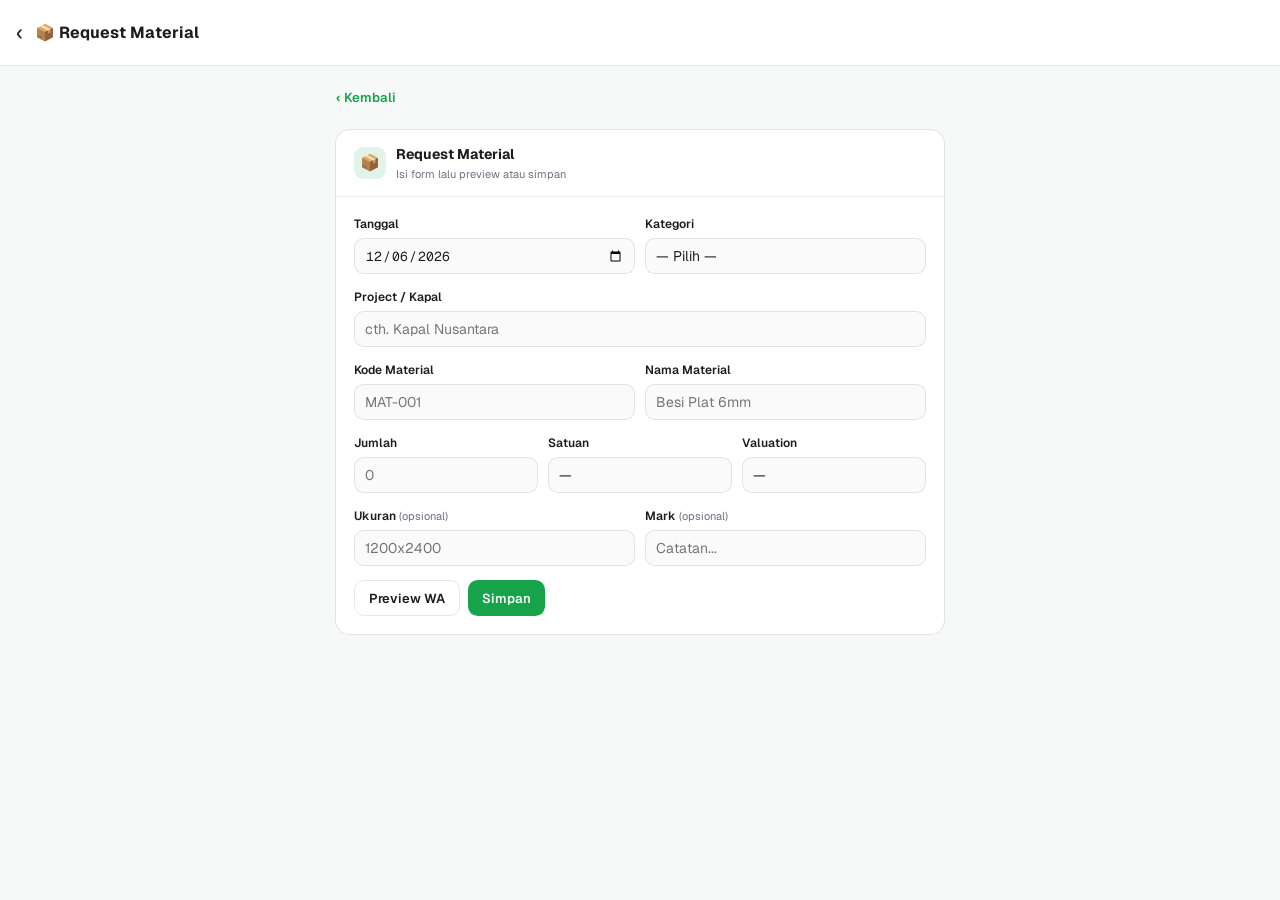
==== input-material.html @ 61bb384c "Add files via upload" ====
<!DOCTYPE html>
<html lang="id" data-theme="dark">
<head>
<meta charset="UTF-8"/>
<meta name="theme-color" id="tc" content="#171b21"/>
<meta name="viewport" content="width=device-width,initial-scale=1.0,maximum-scale=1.0,user-scalable=no"/>
<title>Request Material - PT. SHM</title>
<link href="https://fonts.googleapis.com/css2?family=Geist:wght@400;500;600;700;800&family=Geist+Mono:wght@400;500;600&display=swap" rel="stylesheet"/>
<link rel="stylesheet" href="common.css"/>
<style>
.pg-hdr{display:flex;align-items:center;gap:12px;padding:16px;background:var(--card);border-bottom:1px solid var(--border);position:sticky;top:0;z-index:100}
.pg-hdr h1{font-size:16px;font-weight:700;margin:0}
.pg-body{padding:16px;max-width:640px;margin:0 auto}
</style>
</head>
<body>
<div class="pg-hdr">
  <a href="input.html" style="font-size:22px;text-decoration:none;color:var(--fg)">&#8249;</a>
  <h1>&#128230; Request Material</h1>
</div>
<div class="pg-body">
        <div class="back-row"><a class="back-lnk" href="input.html">&#8249; Kembali</a></div>
        <div class="card">
          <div class="card-hdr"><div class="cico cg">&#128230;</div><div><div class="card-ttl">Request Material</div><div class="card-sub">Isi form lalu preview atau simpan</div></div></div>
          <div class="card-body">
            <div class="fs">
              <div class="fr">
                <div class="field"><label class="flbl">Tanggal</label><input type="date" id="m_tgl"/></div>
                <div class="field"><label class="flbl">Kategori</label>
                  <select id="m_kat"><option value="">— Pilih —</option><option>Consumable</option><option>Raw Material</option></select>
                </div>
              </div>
              <div class="field"><label class="flbl">Project / Kapal</label><input type="text" id="m_proj" placeholder="cth. Kapal Nusantara"/></div>
              <div class="fr">
                <div class="field"><label class="flbl">Kode Material</label><input type="text" id="m_kode" placeholder="MAT-001"/></div>
                <div class="field"><label class="flbl">Nama Material</label><input type="text" id="m_nama" placeholder="Besi Plat 6mm"/></div>
              </div>
              <div class="fr3">
                <div class="field"><label class="flbl">Jumlah</label><input type="number" id="m_qty" placeholder="0" min="0"/></div>
                <div class="field"><label class="flbl">Satuan</label>
                  <select id="m_sat"><option value="">—</option><option>pcs</option><option>lembar</option><option>kg</option><option>meter</option><option>roll</option><option>set</option><option>unit</option></select>
                </div>
                <div class="field"><label class="flbl">Valuation</label>
                  <select id="m_val"><option value="">—</option><option>Unrestricted</option><option>Restricted</option></select>
                </div>
              </div>
              <div class="fr">
                <div class="field"><label class="flbl">Ukuran <span class="opt">(opsional)</span></label><input type="text" id="m_ukur" placeholder="1200x2400"/></div>
                <div class="field"><label class="flbl">Mark <span class="opt">(opsional)</span></label><input type="text" id="m_mark" placeholder="Catatan..."/></div>
              </div>
            </div>
            <div class="brow">
              <button class="btn btn-o" onclick="prevMaterial()">Preview WA</button>
              <button class="btn btn-p" onclick="saveMaterial()">Simpan</button>
            </div>
          </div>
        </div>
        <div class="card" id="m_prev_card" style="display:none">
          <div class="card-hdr"><div class="cico ct">&#128172;</div><div><div class="card-ttl">Preview WhatsApp</div></div></div>
          <div class="card-body"><div class="pre-box" id="m_prev"></div>
            <div class="brow"><button class="btn btn-g btn-sm" onclick="copyEl('m_prev')">Salin Teks</button></div>
          </div>
        </div>
      </div>
</div>
<div id="toast"></div>
<script src="common.js"></script>
</body>
</html>
---- common.css ----
/* ── TOKENS ── */
:root{
  --bg:#f7f8f8;--fg:#1a1c1f;
  --card:#fff;--card-fg:#1a1c1f;
  --muted:#f1f3f4;--muted-fg:#6b7280;
  --primary:#16a34a;--primary-fg:#f0fdf4;
  --p10:rgba(22,163,74,.10);--p12:rgba(22,163,74,.12);
  --p15:rgba(22,163,74,.15);--p30:rgba(22,163,74,.30);
  --destructive:#dc2626;--d10:rgba(220,38,38,.10);--d20:rgba(220,38,38,.20);
  --border:rgba(0,0,0,.09);--border2:rgba(0,0,0,.06);
  --input:rgba(0,0,0,.09);--ring:#16a34a;
  --c3:#3b82f6;--c4:#f59e0b;
  --r:.875rem;--nav:68px;--hdr:60px;
}
[data-theme=dark]{
  --bg:#171b21;--fg:#f1f3f4;
  --card:#1e242c;--card-fg:#f1f3f4;
  --muted:#252d38;--muted-fg:#8b9ab1;
  --primary:#22c55e;--primary-fg:#052e16;
  --p10:rgba(34,197,94,.10);--p12:rgba(34,197,94,.12);
  --p15:rgba(34,197,94,.15);--p30:rgba(34,197,94,.30);
  --destructive:#ef4444;--d10:rgba(239,68,68,.12);--d20:rgba(239,68,68,.22);
  --border:rgba(255,255,255,.08);--border2:rgba(255,255,255,.05);
  --input:rgba(255,255,255,.10);--ring:#22c55e;
  --c3:#60a5fa;--c4:#fbbf24;
}
/* ── RESET ── */
*,*::before,*::after{box-sizing:border-box;margin:0;padding:0}
html{height:100%;-webkit-tap-highlight-color:transparent}
body{font-family:'Geist',-apple-system,sans-serif;font-size:14px;line-height:1.5;
  color:var(--fg);background:var(--bg);min-height:100dvh;
  -webkit-font-smoothing:antialiased;overscroll-behavior:none}
button{font-family:inherit;cursor:pointer;border:none;background:none}

/* ── LOGO SVG ── */
.lsvg rect{fill:var(--p10)}
.lsvg path{stroke:var(--primary)}
.lanim{stroke-dasharray:240;stroke-dashoffset:240;
  animation:logo-draw 1.4s ease-in-out .1s forwards}
@keyframes logo-draw{
  0%{stroke-dashoffset:240;opacity:0}
  20%{opacity:1}
  100%{stroke-dashoffset:0;opacity:1}
}
@keyframes logo-pop{from{transform:scale(.6);opacity:0}to{transform:scale(1);opacity:1}}
@keyframes fade-up{from{transform:translateY(12px);opacity:0}to{transform:translateY(0);opacity:1}}
@keyframes pulse-dot{0%,100%{opacity:1}50%{opacity:.2}}

/* ── SPLASH ── */
#splash{
  position:fixed;inset:0;z-index:9000;
  background:var(--bg);
  display:flex;flex-direction:column;align-items:center;justify-content:center;
  transition:opacity .5s ease;
}
#splash.out{opacity:0;pointer-events:none}
.s-logo{width:96px;height:96px;margin-bottom:28px;
  animation:logo-pop .7s cubic-bezier(.34,1.56,.64,1) forwards}
.s-text{text-align:center;opacity:0;animation:fade-up .6s ease .5s forwards}
.s-text h1{font-size:22px;font-weight:700;letter-spacing:-.4px;color:var(--fg)}
.s-text p{font-size:13px;color:var(--muted-fg);margin-top:5px}
.s-foot{position:absolute;bottom:36px;display:flex;align-items:center;gap:7px;
  opacity:0;animation:fade-up .5s ease 1s forwards}
.s-dot{width:6px;height:6px;border-radius:50%;background:var(--primary);
  animation:pulse-dot 1.3s ease infinite}
.s-foot span{font-size:12px;font-weight:500;color:var(--muted-fg)}

/* ── HOME ── */
#home{display:none;min-height:100dvh;background:var(--bg)}
.h-hdr{display:flex;align-items:center;gap:12px;padding:20px 20px 16px;border-bottom:1px solid var(--border)}
.h-logo{width:40px;height:40px;flex-shrink:0}
.h-info h1{font-size:16px;font-weight:700;letter-spacing:-.3px;color:var(--fg)}
.h-info p{font-size:11px;color:var(--muted-fg);margin-top:1px}
.h-right{margin-left:auto;display:flex;align-items:center;gap:8px}
.s-pill{display:inline-flex;align-items:center;gap:5px;background:var(--p10);
  color:var(--primary);border-radius:20px;padding:4px 10px;font-size:11px;font-weight:600}
.s-pill::before{content:'';width:5px;height:5px;border-radius:50%;background:var(--primary);
  animation:pulse-dot 1.3s ease infinite}
.tbtn{width:34px;height:34px;border-radius:50%;display:flex;align-items:center;
  justify-content:center;background:var(--muted);border:1px solid var(--border);
  font-size:15px;transition:background .15s}
.tbtn:hover{background:var(--p10)}
.h-body{padding:20px 20px 40px}
.sec-lbl{font-size:11px;font-weight:700;text-transform:uppercase;letter-spacing:.8px;
  color:var(--muted-fg);margin-bottom:12px}
.h-grid{display:grid;grid-template-columns:1fr 1fr;gap:12px}
.hc{background:var(--card);border:1px solid var(--border);border-radius:calc(var(--r)*1.4);
  padding:18px 16px;display:flex;flex-direction:column;align-items:flex-start;gap:14px;
  transition:border-color .15s,box-shadow .15s,transform .15s;
  box-shadow:0 1px 3px rgba(0,0,0,.06);text-align:left;color:inherit;width:100%}
.hc:hover{border-color:var(--p30);box-shadow:0 4px 16px rgba(0,0,0,.1)}
.hc:active{transform:scale(.97)}
.hc-ico{width:44px;height:44px;border-radius:12px;
  display:flex;align-items:center;justify-content:center;font-size:22px}
.ig{background:var(--p12)} .ib{background:rgba(59,130,246,.10)}
.iv{background:rgba(139,92,246,.10)} .ia{background:rgba(245,158,11,.10)}
.hc-body{width:100%}
.hc-row{display:flex;align-items:center;justify-content:space-between}
.hc-title{font-size:14px;font-weight:700;color:var(--fg)}
.hc-arr{color:var(--muted-fg);font-size:16px;line-height:1}
.hc-desc{font-size:11px;color:var(--muted-fg);margin-top:3px;line-height:1.4}

/* ── APP SHELL ── */
#app{display:none}
#app.on{display:flex;flex-direction:column;min-height:100dvh}
.a-hdr{position:sticky;top:0;z-index:100;height:var(--hdr);
  display:flex;align-items:center;gap:10px;padding:0 16px;
  background:color-mix(in srgb,var(--bg) 80%,transparent);
  backdrop-filter:blur(16px);-webkit-backdrop-filter:blur(16px);
  border-bottom:1px solid var(--border)}
.back-btn{width:36px;height:36px;border-radius:50%;
  display:flex;align-items:center;justify-content:center;
  color:var(--muted-fg);font-size:22px;
  transition:background .15s,color .15s}
.back-btn:hover{background:var(--muted);color:var(--fg)}
.a-logo{width:32px;height:32px;flex-shrink:0}
.a-titles{flex:1;min-width:0}
.a-titles h1{font-size:15px;font-weight:700;letter-spacing:-.2px;line-height:1.2}
.a-titles p{font-size:11px;color:var(--muted-fg);margin-top:1px}
.a-right{margin-left:auto}
.a-main{flex:1;padding:16px 16px calc(var(--nav) + 16px)}
.b-nav{position:fixed;bottom:0;left:0;right:0;z-index:100;height:var(--nav);
  display:grid;grid-template-columns:repeat(4,1fr);padding:0 4px 6px;align-items:end;
  background:color-mix(in srgb,var(--bg) 85%,transparent);
  backdrop-filter:blur(16px);-webkit-backdrop-filter:blur(16px);
  border-top:1px solid var(--border)}
.nb{display:flex;flex-direction:column;align-items:center;gap:2px;
  padding:8px 4px 4px;color:var(--muted-fg);transition:color .15s}
.nb.on{color:var(--primary)}
.nb-ico{width:36px;height:36px;border-radius:12px;
  display:flex;align-items:center;justify-content:center;font-size:18px;transition:background .15s}
.nb.on .nb-ico{background:var(--p12)}
.nb-lbl{font-size:10px;font-weight:600;letter-spacing:.1px}

/* ── PAGES ── */
.page{display:none}.page.on{display:block}
.subpage{display:none}.subpage.on{display:block}

/* ── CARD ── */
.card{background:var(--card);color:var(--card-fg);border-radius:var(--r);
  box-shadow:0 0 0 1px var(--border);overflow:hidden;margin-bottom:14px}
.card-hdr{padding:14px 18px;border-bottom:1px solid var(--border2);
  display:flex;align-items:center;gap:10px}
.cico{width:32px;height:32px;border-radius:9px;
  display:flex;align-items:center;justify-content:center;font-size:16px;flex-shrink:0}
.cg{background:var(--p12)} .cb{background:rgba(59,130,246,.10)}
.ca{background:rgba(245,158,11,.10)} .cr{background:rgba(239,68,68,.10)}
.cv{background:rgba(139,92,246,.10)} .ct{background:rgba(20,184,166,.10)}
.card-ttl{font-size:14px;font-weight:700}
.card-sub{font-size:11px;color:var(--muted-fg);margin-top:1px}
.card-body{padding:18px}

/* ── FORM ── */
.fs{display:flex;flex-direction:column;gap:14px}
.fr{display:grid;grid-template-columns:1fr 1fr;gap:10px}
.fr3{display:grid;grid-template-columns:1fr 1fr 1fr;gap:10px}
@media(max-width:400px){.fr,.fr3{grid-template-columns:1fr}}
.field{display:flex;flex-direction:column;gap:5px}
.flbl{font-size:12px;font-weight:600;color:var(--fg)}
.flbl .opt{font-weight:400;color:var(--muted-fg);font-size:11px}
input,select,textarea{font-family:'Geist',sans-serif;font-size:14px;
  color:var(--fg);background:transparent;
  border:1px solid var(--input);border-radius:calc(var(--r)*.7);
  padding:6px 10px;width:100%;height:36px;outline:none;
  transition:border-color .15s,box-shadow .15s}
input:focus,select:focus,textarea:focus{border-color:var(--ring);box-shadow:0 0 0 3px var(--p15)}
input[type=date],input[type=time]{font-family:'Geist Mono',monospace;font-size:13px}
textarea{height:auto;min-height:84px;resize:vertical}
input[readonly]{opacity:.55;cursor:default}
select{appearance:none;
  background-image:url("data:image/svg+xml,%3Csvg xmlns='http://www.w3.org/2000/svg' width='12' height='12' viewBox='0 0 24 24' fill='none' stroke='%238b9ab1' stroke-width='2.5' stroke-linecap='round'%3E%3Cpath d='M6 9l6 6 6-6'/%3E%3C/svg%3E");
  background-repeat:no-repeat;background-position:right 10px center;padding-right:30px}
[data-theme=light] input,[data-theme=light] select,[data-theme=light] textarea{background:rgba(0,0,0,.02)}
.dlbl{display:flex;align-items:center;gap:8px;font-size:11px;font-weight:700;
  text-transform:uppercase;letter-spacing:.8px;color:var(--muted-fg);margin:16px 0 10px}
.dlbl::after{content:'';flex:1;height:1px;background:var(--border)}

/* ── TAGS ── */
.tags{border:1px solid var(--input);border-radius:calc(var(--r)*.7);
  padding:5px 8px;display:flex;flex-wrap:wrap;gap:5px;cursor:text;min-height:36px;
  transition:border-color .15s,box-shadow .15s}
.tags:focus-within{border-color:var(--ring);box-shadow:0 0 0 3px var(--p15)}
.tag{background:var(--p12);color:var(--primary);border-radius:6px;padding:2px 8px;
  font-size:12px;font-weight:600;display:flex;align-items:center;gap:4px}
.tag button{background:none;color:inherit;font-size:14px;line-height:1;opacity:.7;padding:0}
.tag button:hover{opacity:1}
.tinput{border:none;outline:none;font-size:13px;flex:1;min-width:80px;padding:2px;
  font-family:inherit;background:transparent;color:var(--fg)}
.blk-item{display:flex;align-items:center;justify-content:space-between;
  background:var(--muted);border:1px solid var(--border);
  border-radius:calc(var(--r)*.7);padding:8px 12px;margin-bottom:6px;font-size:13px}
.blk-item strong{color:var(--primary)}

/* ── BUTTONS ── */
.btn{display:inline-flex;align-items:center;justify-content:center;gap:6px;
  height:36px;padding:0 14px;border-radius:calc(var(--r)*.7);
  font-size:13px;font-weight:600;transition:all .15s;white-space:nowrap}
.btn:active{transform:scale(.97)}
.btn:disabled{opacity:.45;pointer-events:none}
.btn-p{background:var(--primary);color:var(--primary-fg)}
.btn-p:hover{filter:brightness(1.06)}
.btn-o{background:transparent;color:var(--fg);border:1px solid var(--border)}
.btn-o:hover{background:var(--muted);color:var(--fg)}
.btn-g{background:transparent;color:var(--muted-fg)}
.btn-g:hover{background:var(--muted);color:var(--fg)}
.btn-d{background:var(--d10);color:var(--destructive)}
.btn-d:hover{background:var(--d20)}
.btn-sm{height:30px;padding:0 10px;font-size:12px;border-radius:calc(var(--r)*.6)}
.btn-fw{width:100%}
.brow{display:flex;gap:8px;flex-wrap:wrap;margin-top:14px}

/* ── BADGE ── */
.bdg{display:inline-flex;align-items:center;gap:4px;padding:2px 8px;
  border-radius:20px;border:1px solid transparent;font-size:11px;font-weight:600;white-space:nowrap}
.bdg-p{background:var(--p15);color:var(--primary);border-color:var(--p30)}
.bdg-a{background:rgba(245,158,11,.12);color:#b45309;border-color:rgba(245,158,11,.25)}
.bdg-r{background:var(--d10);color:var(--destructive);border-color:var(--d20)}
.bdg-m{background:var(--muted);color:var(--muted-fg);border-color:var(--border)}

/* ── SWITCH ── */
.sw-row{display:flex;align-items:center;justify-content:space-between;padding:2px 0}
.sw-info span{display:block;font-size:13px;font-weight:600}
.sw-info small{font-size:11px;color:var(--muted-fg)}
.sw{position:relative;width:36px;height:20px;flex-shrink:0}
.sw input{opacity:0;width:0;height:0}
.sw-trk{position:absolute;inset:0;border-radius:20px;background:var(--input);
  transition:background .2s;cursor:pointer}
.sw input:checked+.sw-trk{background:var(--primary)}
.sw-th{position:absolute;top:2px;left:2px;width:16px;height:16px;border-radius:50%;
  background:var(--card);transition:transform .2s;pointer-events:none}
.sw input:checked~.sw-th{transform:translateX(16px)}

/* ── PREVIEW ── */
.pre-box{background:var(--muted);border:1px solid var(--border);
  border-radius:calc(var(--r)*.7);padding:14px;
  font-family:'Geist Mono',monospace;font-size:12px;line-height:1.8;
  color:var(--fg);white-space:pre-wrap;max-height:240px;overflow-y:auto}

/* ── TABLE ── */
.tbl-wrap{overflow-x:auto}
.tbl{width:100%;border-collapse:collapse;font-size:13px}
.tbl thead tr{border-bottom:1px solid var(--border)}
.tbl th{padding:10px;text-align:left;font-size:11px;font-weight:600;
  color:var(--fg);white-space:nowrap}
.tbl td{padding:10px;border-bottom:1px solid var(--border2);
  color:var(--fg);vertical-align:middle;white-space:nowrap}
.tbl tr:last-child td{border-bottom:none}
.tbl tbody tr:hover td{background:var(--p10)}

/* ── SEARCH+FILTER ── */
.sw-wrap{position:relative;margin-bottom:12px}
.sw-ico{position:absolute;left:10px;top:50%;transform:translateY(-50%);
  color:var(--muted-fg);font-size:14px;pointer-events:none}
.sw-wrap input{padding-left:32px}
.f-chips{display:flex;gap:7px;overflow-x:auto;padding-bottom:4px;margin-bottom:12px;scrollbar-width:none}
.f-chips::-webkit-scrollbar{display:none}
.f-chip{flex-shrink:0;padding:4px 12px;border-radius:20px;font-size:12px;font-weight:600;
  border:1px solid var(--border);background:var(--card);color:var(--muted-fg);transition:all .15s}
.f-chip.on{background:var(--primary);color:var(--primary-fg);border-color:var(--primary)}
.f-chip:hover:not(.on){border-color:var(--primary);color:var(--primary)}

/* ── ABSEN TABLE ── */
.ab-wrap{overflow-x:auto;border-radius:calc(var(--r)*.7);border:1px solid var(--border)}
.ab-tbl{width:100%;border-collapse:collapse;font-size:12px;min-width:460px}
.ab-tbl th{padding:9px 6px;text-align:center;font-size:11px;font-weight:700;
  color:var(--muted-fg);border-bottom:1px solid var(--border);background:var(--muted);white-space:nowrap}
.ab-tbl th:first-child{text-align:left;padding-left:12px}
.ab-tbl td{padding:7px 4px;border-bottom:1px solid var(--border2);text-align:center}
.ab-tbl td:first-child{text-align:left;padding-left:12px;font-weight:600}
.ab-tbl tr:last-child td{border-bottom:none}
.ab-tbl select{height:28px;padding:0 4px;font-size:11px;width:74px;border-radius:6px}

/* ── MEMBER CARD ── */
.mem-card{background:var(--card);border:1px solid var(--border);
  border-radius:var(--r);padding:16px;margin-bottom:10px;
  display:flex;align-items:center;gap:14px}
.mem-av{width:46px;height:46px;border-radius:50%;flex-shrink:0;
  background:var(--p12);color:var(--primary);
  display:flex;align-items:center;justify-content:center;
  font-size:18px;font-weight:700}
.mem-info{flex:1;min-width:0}
.mem-name{font-size:14px;font-weight:700;color:var(--fg)}
.mem-pos{font-size:12px;color:var(--muted-fg);margin-top:2px}
.mem-links{display:flex;gap:6px;margin-top:8px;flex-wrap:wrap}
.mlink{font-size:11px;font-weight:600;color:var(--primary);
  background:var(--p10);border-radius:6px;padding:3px 8px;text-decoration:none;transition:background .15s}
.mlink:hover{background:var(--p15)}

/* ── ABSEN REKAP ── */
.ab-rkp{background:var(--card);border:1px solid var(--border);
  border-radius:var(--r);padding:16px;margin-bottom:10px}
.ab-rkp-name{font-size:14px;font-weight:700}
.ab-rkp-week{font-size:11px;color:var(--muted-fg);margin-top:2px;margin-bottom:10px}
.ab-rkp-days{display:flex;gap:4px;flex-wrap:wrap}
.dchip{font-size:10px;font-weight:700;padding:3px 7px;border-radius:6px}
.dc-h{background:var(--p12);color:var(--primary)}
.dc-i{background:rgba(245,158,11,.12);color:#b45309}
.dc-a{background:var(--d10);color:var(--destructive)}
.dc-l{background:var(--muted);color:var(--muted-fg)}
.ab-rkp-tot{margin-top:10px;padding-top:10px;border-top:1px solid var(--border2);
  display:flex;gap:12px;flex-wrap:wrap;font-size:12px}
.tot-item{display:flex;align-items:center;gap:4px}
.tot-item b{color:var(--fg);font-weight:700}
.tot-item span{color:var(--muted-fg)}

/* ── EXPORT ── */
.fmt-grid{display:grid;grid-template-columns:1fr 1fr;gap:12px;margin-bottom:16px}
.fmt-card{background:var(--card);border:1.5px solid var(--border);
  border-radius:calc(var(--r)*1.4);padding:16px 14px;
  display:flex;flex-direction:column;align-items:flex-start;gap:12px;
  transition:all .15s;text-align:left;color:inherit}
.fmt-card.sel{border-color:var(--primary);background:var(--p10);box-shadow:0 0 0 1px var(--p30)}
.fmt-card:active{transform:scale(.97)}
.fmt-ico{width:44px;height:44px;border-radius:12px;background:var(--p12);
  color:var(--primary);display:flex;align-items:center;justify-content:center;font-size:22px}
.fmt-ttl{font-size:13px;font-weight:700}
.fmt-ext{font-size:11px;color:var(--muted-fg);margin-top:2px}

/* ── ACTIVITY LOG ── */
.act-day{font-size:11px;font-weight:700;text-transform:uppercase;
  letter-spacing:.8px;color:var(--muted-fg);margin-bottom:12px}
.act-tl{position:relative;padding-left:8px}
.act-tl::before{content:'';position:absolute;left:19px;top:4px;bottom:4px;
  width:1px;background:var(--border)}
.act-list{display:flex;flex-direction:column;gap:14px;margin-bottom:24px}
.act-item{display:flex;gap:12px}
.act-dot{z-index:1;width:36px;height:36px;border-radius:50%;flex-shrink:0;
  display:flex;align-items:center;justify-content:center;font-size:15px;
  box-shadow:0 0 0 4px var(--bg)}
.ad-c{background:var(--p12);color:var(--primary)}
.ad-u{background:rgba(59,130,246,.12);color:var(--c3)}
.ad-x{background:var(--d10);color:var(--destructive)}
.ad-e{background:rgba(245,158,11,.12);color:var(--c4)}
.ad-l{background:var(--muted);color:var(--muted-fg)}
.act-card{flex:1;min-width:0;background:var(--card);border:1px solid var(--border2);
  border-radius:calc(var(--r)*1.4);padding:14px}
.act-top{display:flex;align-items:flex-start;justify-content:space-between;gap:8px}
.act-ttl{font-size:13px;font-weight:600;line-height:1.3}
.act-time{font-size:11px;color:var(--muted-fg);white-space:nowrap;flex-shrink:0}
.act-desc{font-size:12px;color:var(--muted-fg);margin-top:4px}

/* ── INPUT SUB-MENU ── */
.input-sub-btn{background:var(--card);border:1px solid var(--border);
  border-radius:var(--r);padding:14px 16px;
  display:flex;align-items:center;gap:14px;
  transition:border-color .15s,box-shadow .15s,transform .15s;
  box-shadow:0 1px 3px rgba(0,0,0,.06);text-align:left;color:inherit;width:100%;
  margin-bottom:10px}
.input-sub-btn:hover{border-color:var(--p30);box-shadow:0 4px 16px rgba(0,0,0,.1)}
.input-sub-btn:active{transform:scale(.97)}
.isb-ico{width:38px;height:38px;border-radius:10px;
  display:flex;align-items:center;justify-content:center;font-size:20px;flex-shrink:0}
.isb-body{flex:1;min-width:0}
.isb-title{font-size:13px;font-weight:700;color:var(--fg)}
.isb-desc{font-size:11px;color:var(--muted-fg);margin-top:2px}
.isb-arr{color:var(--muted-fg);font-size:18px}
.back-row{display:flex;align-items:center;gap:8px;margin-bottom:16px}
.back-lnk{display:flex;align-items:center;gap:4px;font-size:13px;
  font-weight:600;color:var(--primary);padding:6px 0}
.back-lnk:hover{opacity:.8}

/* ── MISC ── */
.loading{text-align:center;padding:36px;color:var(--muted-fg);font-size:13px}
.spinner{width:22px;height:22px;border:2.5px solid var(--border);
  border-top-color:var(--primary);border-radius:50%;
  animation:spin .65s linear infinite;margin:0 auto 10px}
@keyframes spin{to{transform:rotate(360deg)}}
.empty{text-align:center;padding:40px 20px;color:var(--muted-fg)}
.empty .ei{font-size:32px;margin-bottom:8px;opacity:.4}
.empty p{font-size:13px}
#toast{position:fixed;bottom:calc(var(--nav) + 16px);left:50%;
  transform:translateX(-50%) translateY(6px);
  background:var(--fg);color:var(--bg);
  padding:10px 20px;border-radius:20px;font-size:13px;font-weight:600;
  box-shadow:0 8px 24px rgba(0,0,0,.3);
  opacity:0;transition:opacity .2s,transform .2s;
  pointer-events:none;z-index:9999;white-space:nowrap}
#toast.on{opacity:1;transform:translateX(-50%) translateY(0)}
.res-ct{font-size:12px;color:var(--muted-fg);margin-bottom:10px}
a{color:var(--primary);text-decoration:none}

/* ── SYNC STATUS ── */
.sync-offline-bar{
  position:fixed;top:0;left:0;right:0;z-index:9999;
  background:#f59e0b;color:#1a1a1a;
  font-size:12px;font-weight:700;text-align:center;
  padding:5px 12px;
  transform:translateY(-100%);transition:transform .3s ease;
}
.sync-offline-bar.show{transform:translateY(0);}

/* ── ABSENSI FLOW BARU ── */
.ab-step{display:none}
.ab-step.on{display:block}
.step-ind{display:flex;align-items:center;gap:0;margin-bottom:20px}
.step-dot{width:28px;height:28px;border-radius:50%;display:flex;align-items:center;
  justify-content:center;font-size:11px;font-weight:700;flex-shrink:0;
  background:var(--muted);color:var(--muted-fg);border:2px solid var(--border);
  transition:all .2s}
.step-dot.done{background:var(--primary);color:var(--primary-fg);border-color:var(--primary)}
.step-dot.active{background:var(--p15);color:var(--primary);border-color:var(--primary)}
.step-line{flex:1;height:2px;background:var(--border);transition:background .2s}
.step-line.done{background:var(--primary)}
.step-lbl{font-size:10px;font-weight:600;color:var(--muted-fg);text-align:center;
  margin-top:4px;white-space:nowrap}
.step-lbl.active{color:var(--primary)}
.step-wrap{display:flex;flex-direction:column;align-items:center;gap:0}
/* anggota list absensi */
.an-ab-row{display:flex;align-items:center;gap:10px;
  padding:10px 12px;border-bottom:1px solid var(--border2);
  background:var(--card)}
.an-ab-row:last-child{border-bottom:none}
.an-ab-av{width:34px;height:34px;border-radius:50%;flex-shrink:0;
  background:var(--p12);color:var(--primary);
  display:flex;align-items:center;justify-content:center;
  font-size:13px;font-weight:700}
.an-ab-name{font-size:13px;font-weight:700;flex:1;min-width:0}
.an-ab-pos{font-size:11px;color:var(--muted-fg)}
.an-ab-ctrl{display:flex;align-items:center;gap:6px;flex-shrink:0}
.ab-status-sel{height:30px;padding:0 6px;font-size:11px;font-weight:600;
  border-radius:8px;min-width:88px;border:1.5px solid var(--border);
  background:var(--muted);color:var(--fg)}
.ab-status-sel.s-masuk{border-color:var(--primary);background:var(--p12);color:var(--primary)}
.ab-status-sel.s-lembur{border-color:#f59e0b;background:rgba(245,158,11,.12);color:#b45309}
.ab-status-sel.s-setengah{border-color:#3b82f6;background:rgba(59,130,246,.1);color:#1d4ed8}
.ab-status-sel.s-libur{border-color:var(--border);background:var(--muted);color:var(--muted-fg)}
.ab-jam-inp{width:76px;height:30px;font-size:11px;border-radius:8px;
  border:1.5px solid var(--border);padding:0 6px;display:none}
.ab-jam-inp.show{display:block}
/* project assign step */
.proj-assign-row{background:var(--card);border:1px solid var(--border);
  border-radius:var(--r);margin-bottom:10px;overflow:hidden}
.proj-assign-hdr{display:flex;align-items:center;justify-content:space-between;
  padding:12px 14px;cursor:pointer;user-select:none}
.proj-assign-hdr:active{background:var(--muted)}
.proj-assign-name{font-size:14px;font-weight:700;color:var(--fg)}
.proj-assign-ct{font-size:11px;color:var(--muted-fg)}
.proj-assign-body{display:none;border-top:1px solid var(--border2);padding:10px 12px}
.proj-assign-body.open{display:block}
.assign-member{display:flex;align-items:center;gap:8px;padding:7px 4px;
  border-bottom:1px solid var(--border2)}
.assign-member:last-child{border-bottom:none}
.assign-cb{width:18px;height:18px;border-radius:5px;accent-color:var(--primary);
  cursor:pointer;flex-shrink:0}
.assign-name{font-size:13px;flex:1}
.assign-status{font-size:11px;font-weight:600;padding:2px 7px;border-radius:6px}
.as-masuk{background:var(--p12);color:var(--primary)}
.as-lembur{background:rgba(245,158,11,.12);color:#b45309}
.as-setengah{background:rgba(59,130,246,.1);color:#1d4ed8}
/* output preview */
.wa-out-box{background:var(--muted);border:1px solid var(--border);
  border-radius:calc(var(--r)*.7);padding:14px;
  font-family:'Geist Mono',monospace;font-size:12px;line-height:1.9;
  color:var(--fg);white-space:pre-wrap;word-break:break-word}
.out-section{margin-bottom:16px}
.out-section-ttl{font-size:11px;font-weight:700;text-transform:uppercase;
  letter-spacing:.7px;color:var(--muted-fg);margin-bottom:8px}
.proj-chip-add{display:flex;gap:8px;align-items:center;margin-bottom:10px}
.proj-chip-add input{flex:1}
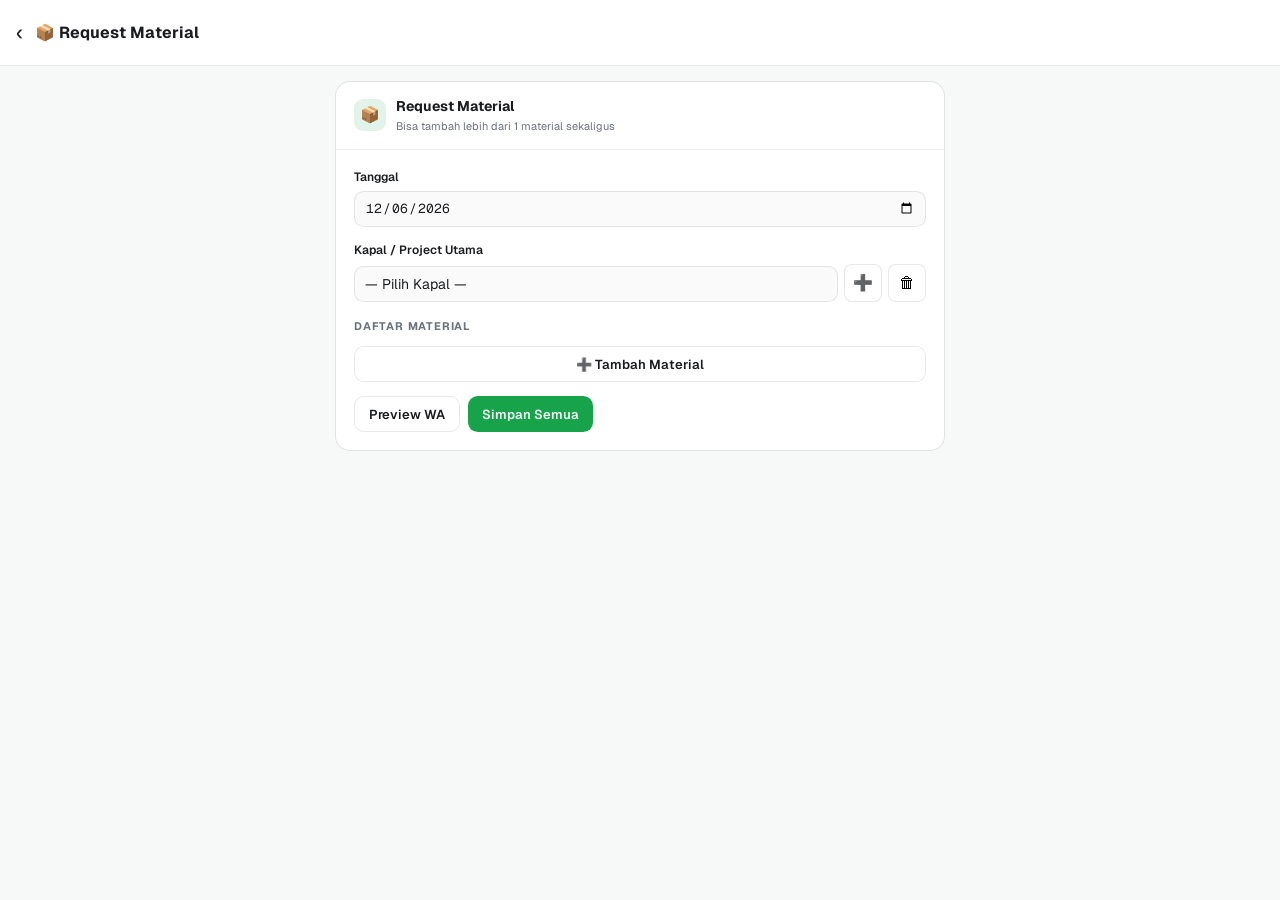
==== commit b30a3824: "Enhance material request form with multiple entries Updated the layout to allow adding multiple mate" ====
--- a/input-material.html
+++ b/input-material.html
@@ -11,6 +11,9 @@
 .pg-hdr{display:flex;align-items:center;gap:12px;padding:16px;background:var(--card);border-bottom:1px solid var(--border);position:sticky;top:0;z-index:100}
 .pg-hdr h1{font-size:16px;font-weight:700;margin:0}
 .pg-body{padding:16px;max-width:640px;margin:0 auto}
+.kapal-row{display:flex;gap:6px;align-items:flex-end}
+.kapal-row select{flex:1}
+.kapal-btn{flex-shrink:0;width:38px;height:38px;border-radius:8px;border:1px solid var(--border);background:var(--card);font-size:16px;display:flex;align-items:center;justify-content:center}
 </style>
 </head>
 <body>
@@ -19,51 +22,47 @@
   <h1>&#128230; Request Material</h1>
 </div>
 <div class="pg-body">
-        <div class="back-row"><a class="back-lnk" href="input.html">&#8249; Kembali</a></div>
-        <div class="card">
-          <div class="card-hdr"><div class="cico cg">&#128230;</div><div><div class="card-ttl">Request Material</div><div class="card-sub">Isi form lalu preview atau simpan</div></div></div>
-          <div class="card-body">
-            <div class="fs">
-              <div class="fr">
-                <div class="field"><label class="flbl">Tanggal</label><input type="date" id="m_tgl"/></div>
-                <div class="field"><label class="flbl">Kategori</label>
-                  <select id="m_kat"><option value="">— Pilih —</option><option>Consumable</option><option>Raw Material</option></select>
-                </div>
-              </div>
-              <div class="field"><label class="flbl">Project / Kapal</label><input type="text" id="m_proj" placeholder="cth. Kapal Nusantara"/></div>
-              <div class="fr">
-                <div class="field"><label class="flbl">Kode Material</label><input type="text" id="m_kode" placeholder="MAT-001"/></div>
-                <div class="field"><label class="flbl">Nama Material</label><input type="text" id="m_nama" placeholder="Besi Plat 6mm"/></div>
-              </div>
-              <div class="fr3">
-                <div class="field"><label class="flbl">Jumlah</label><input type="number" id="m_qty" placeholder="0" min="0"/></div>
-                <div class="field"><label class="flbl">Satuan</label>
-                  <select id="m_sat"><option value="">—</option><option>pcs</option><option>lembar</option><option>kg</option><option>meter</option><option>roll</option><option>set</option><option>unit</option></select>
-                </div>
-                <div class="field"><label class="flbl">Valuation</label>
-                  <select id="m_val"><option value="">—</option><option>Unrestricted</option><option>Restricted</option></select>
-                </div>
-              </div>
-              <div class="fr">
-                <div class="field"><label class="flbl">Ukuran <span class="opt">(opsional)</span></label><input type="text" id="m_ukur" placeholder="1200x2400"/></div>
-                <div class="field"><label class="flbl">Mark <span class="opt">(opsional)</span></label><input type="text" id="m_mark" placeholder="Catatan..."/></div>
-              </div>
-            </div>
-            <div class="brow">
-              <button class="btn btn-o" onclick="prevMaterial()">Preview WA</button>
-              <button class="btn btn-p" onclick="saveMaterial()">Simpan</button>
-            </div>
-          </div>
-        </div>
-        <div class="card" id="m_prev_card" style="display:none">
-          <div class="card-hdr"><div class="cico ct">&#128172;</div><div><div class="card-ttl">Preview WhatsApp</div></div></div>
-          <div class="card-body"><div class="pre-box" id="m_prev"></div>
-            <div class="brow"><button class="btn btn-g btn-sm" onclick="copyEl('m_prev')">Salin Teks</button></div>
+  <div class="card">
+    <div class="card-hdr"><div class="cico cg">&#128230;</div><div><div class="card-ttl">Request Material</div><div class="card-sub">Bisa tambah lebih dari 1 material sekaligus</div></div></div>
+    <div class="card-body">
+      <div class="fs">
+        <div class="field"><label class="flbl">Tanggal</label><input type="date" id="m_tgl"/></div>
+        <div class="field">
+          <label class="flbl">Kapal / Project Utama</label>
+          <div class="kapal-row">
+            <select id="m_kapal"><option value="">— Pilih Kapal —</option></select>
+            <button type="button" class="kapal-btn" onclick="kapalPromptAdd()" title="Tambah kapal">&#10133;</button>
+            <button type="button" class="kapal-btn" onclick="kapalPromptDelete()" title="Hapus kapal">&#128465;</button>
           </div>
         </div>
       </div>
+
+      <div class="sec-lbl" style="margin-top:16px">Daftar Material</div>
+      <div id="mrows"></div>
+      <datalist id="mat_global_list"></datalist>
+      <button type="button" class="btn btn-o btn-fw" onclick="matAddRow()">&#10133; Tambah Material</button>
+
+      <div class="brow" style="margin-top:14px">
+        <button class="btn btn-o" onclick="prevMaterial()">Preview WA</button>
+        <button class="btn btn-p" onclick="saveMaterial()">Simpan Semua</button>
+      </div>
+    </div>
+  </div>
+  <div class="card" id="m_prev_card" style="display:none">
+    <div class="card-hdr"><div class="cico ct">&#128172;</div><div><div class="card-ttl">Preview WhatsApp</div></div></div>
+    <div class="card-body"><div class="pre-box" id="m_prev"></div>
+      <div class="brow"><button class="btn btn-g btn-sm" onclick="copyEl('m_prev')">Salin Teks</button></div>
+    </div>
+  </div>
 </div>
 <div id="toast"></div>
 <script src="common.js"></script>
+<script>
+document.addEventListener('DOMContentLoaded', function(){
+  try{ kapalRenderOptions(); }catch(e){ console.error('Gagal load kapal:', e); }
+  try{ matRenderGlobalList(); }catch(e){ console.error('Gagal load daftar material:', e); }
+  try{ matAddRow(); }catch(e){ console.error('Gagal buat baris material:', e); }
+});
+</script>
 </body>
 </html>
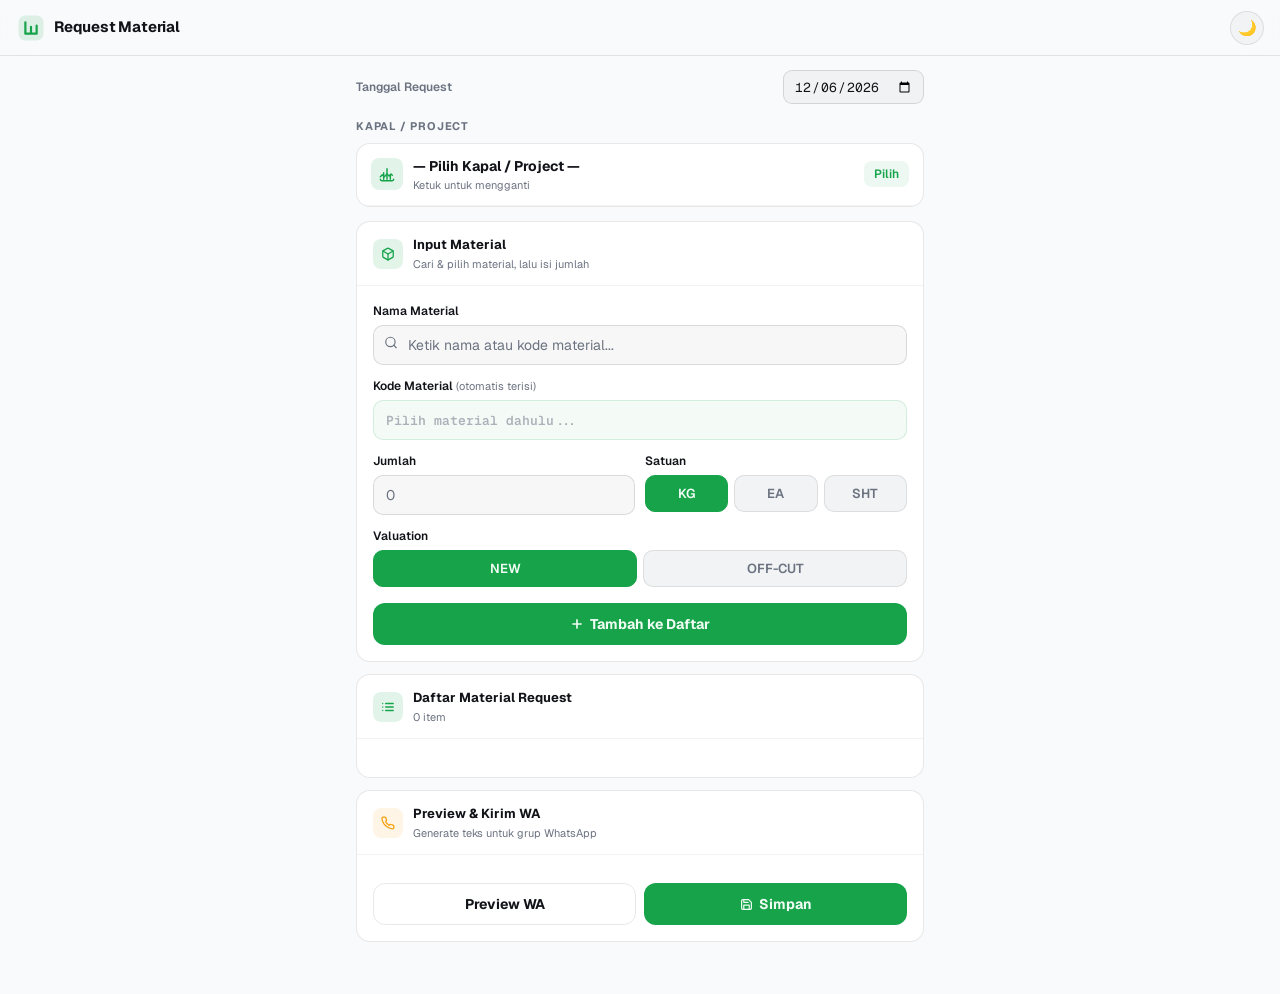
==== commit 4d54f8d1: "Rename input-material (3).html to input-material.html" ====
--- a/input-material.html
+++ b/input-material.html
@@ -2,67 +2,890 @@
 <html lang="id" data-theme="dark">
 <head>
 <meta charset="UTF-8"/>
-<meta name="theme-color" id="tc" content="#171b21"/>
 <meta name="viewport" content="width=device-width,initial-scale=1.0,maximum-scale=1.0,user-scalable=no"/>
-<title>Request Material - PT. SHM</title>
-<link href="https://fonts.googleapis.com/css2?family=Geist:wght@400;500;600;700;800&family=Geist+Mono:wght@400;500;600&display=swap" rel="stylesheet"/>
-<link rel="stylesheet" href="common.css"/>
+<meta name="mobile-web-app-capable" content="yes"/>
+<meta name="apple-mobile-web-app-capable" content="yes"/>
+<meta name="theme-color" id="tc" content="#0f1117"/>
+<title>Input Material — PT. SHM</title>
+<link href="https://fonts.googleapis.com/css2?family=Geist:wght@400;500;600;700;800&family=Geist+Mono:wght@400;600&display=swap" rel="stylesheet"/>
 <style>
-.pg-hdr{display:flex;align-items:center;gap:12px;padding:16px;background:var(--card);border-bottom:1px solid var(--border);position:sticky;top:0;z-index:100}
-.pg-hdr h1{font-size:16px;font-weight:700;margin:0}
-.pg-body{padding:16px;max-width:640px;margin:0 auto}
-.kapal-row{display:flex;gap:6px;align-items:flex-end}
-.kapal-row select{flex:1}
-.kapal-btn{flex-shrink:0;width:38px;height:38px;border-radius:8px;border:1px solid var(--border);background:var(--card);font-size:16px;display:flex;align-items:center;justify-content:center}
+:root{
+  --bg:#f8fafb;--fg:#111318;--card:#fff;
+  --muted:#f1f3f4;--muted-fg:#6b7280;
+  --primary:#16a34a;--primary-fg:#f0fdf4;
+  --p8:rgba(22,163,74,.08);--p12:rgba(22,163,74,.12);
+  --p15:rgba(22,163,74,.15);--p30:rgba(22,163,74,.30);
+  --border:rgba(0,0,0,.09);--border2:rgba(0,0,0,.05);
+  --ib:rgba(0,0,0,.03);--ibr:rgba(0,0,0,.12);
+  --ring:#16a34a;
+  --red:#dc2626;--r10:rgba(220,38,38,.10);--r20:rgba(220,38,38,.18);
+  --amber:#f59e0b;--a10:rgba(245,158,11,.10);
+  --blue:#3b82f6;--b10:rgba(59,130,246,.10);
+  --r:0.875rem;
+}
+[data-theme=dark]{
+  --bg:#0f1117;--fg:#f1f5f9;--card:#161b24;
+  --muted:#1e2533;--muted-fg:#8b9ab1;
+  --primary:#22c55e;--primary-fg:#052e16;
+  --p8:rgba(34,197,94,.08);--p12:rgba(34,197,94,.12);
+  --p15:rgba(34,197,94,.15);--p30:rgba(34,197,94,.30);
+  --border:rgba(255,255,255,.07);--border2:rgba(255,255,255,.04);
+  --ib:rgba(255,255,255,.04);--ibr:rgba(255,255,255,.10);
+  --ring:#22c55e;
+  --red:#f87171;--r10:rgba(248,113,113,.12);--r20:rgba(248,113,113,.22);
+  --amber:#fbbf24;--a10:rgba(251,191,36,.10);
+  --blue:#60a5fa;--b10:rgba(96,165,250,.10);
+}
+*,*::before,*::after{box-sizing:border-box;margin:0;padding:0}
+html{-webkit-tap-highlight-color:transparent}
+body{font-family:'Geist',-apple-system,sans-serif;font-size:14px;line-height:1.5;
+  color:var(--fg);background:var(--bg);min-height:100dvh;-webkit-font-smoothing:antialiased}
+button{font-family:inherit;cursor:pointer;border:none;background:none;color:inherit}
+/* HEADER */
+.hdr{position:sticky;top:0;z-index:50;display:flex;align-items:center;gap:10px;
+  height:56px;padding:0 16px;
+  background:color-mix(in srgb,var(--bg) 85%,transparent);
+  backdrop-filter:blur(16px);-webkit-backdrop-filter:blur(16px);
+  border-bottom:1px solid var(--border)}
+.hdr-logo{display:flex;align-items:center;gap:8px;flex:1;min-width:0}
+.hdr-logo svg rect{fill:var(--p12)}
+.hdr-logo svg path{stroke:var(--primary)}
+.hdr-ttl{font-size:15px;font-weight:700;letter-spacing:-.2px;
+  white-space:nowrap;overflow:hidden;text-overflow:ellipsis}
+.hdr-right{display:flex;align-items:center;gap:6px;flex-shrink:0}
+.icon-btn{width:34px;height:34px;border-radius:50%;
+  display:flex;align-items:center;justify-content:center;
+  background:var(--muted);border:1px solid var(--border);font-size:15px;transition:background .15s}
+.icon-btn:hover{background:var(--p12)}
+/* BODY */
+.body{padding:14px 16px;max-width:600px;margin:0 auto;padding-bottom:40px}
+/* SECTION LABEL */
+.slbl{font-size:11px;font-weight:700;text-transform:uppercase;letter-spacing:.8px;
+  color:var(--muted-fg);margin-bottom:8px}
+/* DATE ROW */
+.date-row{display:flex;align-items:center;justify-content:space-between;margin-bottom:14px}
+.date-row label{font-size:12px;font-weight:600;color:var(--muted-fg)}
+input[type=date]{font-family:'Geist Mono',monospace;font-size:13px;color:var(--fg);
+  background:var(--ib);border:1px solid var(--ibr);border-radius:9px;
+  padding:0 10px;height:34px;outline:none;transition:border-color .15s,box-shadow .15s}
+input[type=date]:focus{border-color:var(--ring);box-shadow:0 0 0 3px var(--p15)}
+/* KAPAL CARD */
+.kapal-card{background:var(--card);border:1px solid var(--border);
+  border-radius:var(--r);overflow:hidden;margin-bottom:14px}
+.kapal-sel-row{display:flex;align-items:center;gap:10px;padding:12px 14px;
+  border-bottom:1px solid var(--border2);cursor:pointer}
+.kapal-ico{width:32px;height:32px;border-radius:8px;background:var(--p12);
+  color:var(--primary);display:flex;align-items:center;justify-content:center;flex-shrink:0}
+.kapal-name{font-size:14px;font-weight:700;flex:1;min-width:0;
+  white-space:nowrap;overflow:hidden;text-overflow:ellipsis}
+.kapal-hint{font-size:11px;color:var(--muted-fg)}
+.kapal-chg{font-size:12px;font-weight:600;color:var(--primary);
+  padding:5px 10px;border-radius:8px;background:var(--p8);flex-shrink:0}
+.kapal-chg:hover{background:var(--p15)}
+.kdd{display:none;border-top:1px solid var(--border2)}
+.kdd.open{display:block}
+.kdd-list{max-height:180px;overflow-y:auto}
+.kdd-item{display:flex;align-items:center;justify-content:space-between;
+  padding:10px 14px;font-size:13px;font-weight:500;
+  border-bottom:1px solid var(--border2);cursor:pointer;transition:background .1s}
+.kdd-item:last-child{border-bottom:none}
+.kdd-item:hover{background:var(--p8)}
+.kdd-item.on{color:var(--primary);font-weight:700;background:var(--p8)}
+.kdd-chk{color:var(--primary);font-size:14px}
+.kdd-empty{padding:14px;text-align:center;font-size:13px;color:var(--muted-fg)}
+.kdd-actions{display:grid;grid-template-columns:1fr 1fr;border-top:1px solid var(--border2)}
+.kdd-act{display:flex;align-items:center;justify-content:center;gap:6px;
+  padding:10px;font-size:12px;font-weight:600;color:var(--muted-fg);transition:background .15s,color .15s}
+.kdd-act:hover{background:var(--muted)}
+.kdd-act.add:hover{color:var(--primary)}
+.kdd-act.del:hover{color:var(--red)}
+.kdd-act:first-child{border-right:1px solid var(--border2)}
+.kdd-addform{display:none;padding:12px 14px;border-top:1px solid var(--border2);flex-direction:column;gap:8px}
+.kdd-addform.open{display:flex}
+/* CARD */
+.card{background:var(--card);border:1px solid var(--border);border-radius:var(--r);
+  overflow:hidden;margin-bottom:12px}
+.card-hdr{padding:13px 16px;border-bottom:1px solid var(--border2);
+  display:flex;align-items:center;gap:10px}
+.cico{width:30px;height:30px;border-radius:8px;
+  display:flex;align-items:center;justify-content:center;font-size:15px;flex-shrink:0}
+.cg{background:var(--p12)} .ca{background:var(--a10)} .cb{background:var(--b10)}
+.card-ttl{font-size:13px;font-weight:700}
+.card-sub{font-size:11px;color:var(--muted-fg);margin-top:1px}
+.card-body{padding:16px}
+/* FORM */
+.fs{display:flex;flex-direction:column;gap:12px}
+.fr{display:grid;grid-template-columns:1fr 1fr;gap:10px}
+.fr3{display:grid;grid-template-columns:1fr 1fr 1fr;gap:10px}
+@media(max-width:380px){.fr,.fr3{grid-template-columns:1fr}}
+.field{display:flex;flex-direction:column;gap:5px}
+.flbl{font-size:12px;font-weight:600;color:var(--fg)}
+.flbl .opt{font-weight:400;color:var(--muted-fg);font-size:11px}
+input[type=number],input[type=text]{
+  font-family:'Geist',sans-serif;font-size:14px;color:var(--fg);
+  background:var(--ib);border:1px solid var(--ibr);border-radius:10px;
+  padding:0 12px;width:100%;height:40px;outline:none;
+  transition:border-color .15s,box-shadow .15s}
+input[type=number]:focus,input[type=text]:focus{
+  border-color:var(--ring);box-shadow:0 0 0 3px var(--p15)}
+input::placeholder{color:var(--muted-fg)}
+input[readonly]{opacity:.55;cursor:default}
+select{font-family:'Geist',sans-serif;font-size:14px;color:var(--fg);
+  background:var(--ib);border:1px solid var(--ibr);border-radius:10px;
+  padding:0 12px;width:100%;height:40px;outline:none;-webkit-appearance:none;appearance:none;
+  background-image:url("data:image/svg+xml,%3Csvg xmlns='http://www.w3.org/2000/svg' width='12' height='12' viewBox='0 0 24 24' fill='none' stroke='%238b9ab1' stroke-width='2.5' stroke-linecap='round'%3E%3Cpath d='M6 9l6 6 6-6'/%3E%3C/svg%3E");
+  background-repeat:no-repeat;background-position:right 12px center;padding-right:34px;
+  transition:border-color .15s,box-shadow .15s}
+select:focus{border-color:var(--ring);box-shadow:0 0 0 3px var(--p15)}
+/* TOGGLE BUTTONS */
+.toggle2{display:grid;grid-template-columns:1fr 1fr;gap:6px}
+.toggle3{display:grid;grid-template-columns:1fr 1fr 1fr;gap:6px}
+.tbtn{padding:9px 0;border-radius:10px;font-size:13px;font-weight:600;
+  border:1.5px solid var(--border);color:var(--muted-fg);background:var(--muted);transition:all .15s}
+.tbtn.on{background:var(--primary);color:var(--primary-fg);border-color:var(--primary)}
+/* KODE FIELD */
+.kode-inp{font-family:'Geist Mono',monospace!important;font-size:13px!important;
+  color:var(--primary)!important;font-weight:600!important;
+  background:var(--p8)!important;border-color:var(--p30)!important}
+/* MATERIAL SEARCH */
+.msw{position:relative}
+.msw-ico{position:absolute;left:11px;top:50%;transform:translateY(-50%);
+  color:var(--muted-fg);pointer-events:none}
+.msw-ico svg{width:14px;height:14px;stroke:currentColor;fill:none;stroke-width:2;stroke-linecap:round;stroke-linejoin:round}
+.msw input{padding-left:34px}
+.mres{display:none;position:absolute;top:calc(100% + 4px);left:0;right:0;
+  background:var(--card);border:1px solid var(--border);border-radius:12px;
+  overflow:hidden;z-index:30;box-shadow:0 8px 24px rgba(0,0,0,.15);max-height:210px;overflow-y:auto}
+.mres.open{display:block}
+.mri{display:flex;align-items:center;justify-content:space-between;
+  padding:10px 14px;font-size:13px;border-bottom:1px solid var(--border2);cursor:pointer;transition:background .1s}
+.mri:last-child{border-bottom:none}
+.mri:hover{background:var(--p8)}
+.mri-name{font-weight:600;color:var(--fg)}
+.mri-kode{font-size:10px;color:var(--muted-fg);font-family:'Geist Mono',monospace;margin-top:1px}
+.mri-kat{font-size:10px;font-weight:700;padding:2px 7px;border-radius:6px;flex-shrink:0;margin-left:8px}
+.mk-c{background:var(--p12);color:var(--primary)}
+.mk-r{background:var(--a10);color:var(--amber)}
+.mres-empty{padding:14px;text-align:center;font-size:13px;color:var(--muted-fg)}
+/* SELECTED MATERIAL CHIP */
+.msel{display:none;align-items:center;gap:10px;
+  background:var(--p8);border:1px solid var(--p30);border-radius:10px;padding:9px 12px;margin-top:8px}
+.msel.show{display:flex}
+.msel-kode{font-family:'Geist Mono',monospace;font-size:12px;font-weight:600;
+  color:var(--primary);background:var(--p12);padding:3px 8px;border-radius:6px;flex-shrink:0}
+.msel-name{font-size:12px;font-weight:700;flex:1;min-width:0;
+  white-space:nowrap;overflow:hidden;text-overflow:ellipsis}
+.msel-clear{font-size:18px;color:var(--muted-fg);line-height:1;padding:2px;transition:color .15s}
+.msel-clear:hover{color:var(--red)}
+/* UKURAN (raw only) */
+.ukuran-wrap{display:none}
+.ukuran-wrap.show{display:flex;flex-direction:column;gap:5px}
+/* ITEM LIST */
+.il{display:flex;flex-direction:column;gap:8px;margin-bottom:12px}
+.icard{background:var(--muted);border:1px solid var(--border);border-radius:12px;
+  padding:11px 13px;display:flex;align-items:flex-start;gap:10px}
+.inum{width:22px;height:22px;border-radius:50%;background:var(--primary);color:var(--primary-fg);
+  font-size:11px;font-weight:800;display:flex;align-items:center;justify-content:center;flex-shrink:0;margin-top:1px}
+.iinfo{flex:1;min-width:0}
+.iname{font-size:13px;font-weight:700;color:var(--fg);display:flex;align-items:center;gap:6px;flex-wrap:wrap}
+.imeta{font-size:11px;color:var(--muted-fg);margin-top:3px;font-family:'Geist Mono',monospace}
+.idel{padding:4px;color:var(--muted-fg);border-radius:6px;font-size:16px;line-height:1;transition:color .15s,background .15s}
+.idel:hover{color:var(--red);background:var(--r10)}
+.add-btn{display:flex;align-items:center;justify-content:center;gap:6px;width:100%;
+  padding:10px;border-radius:10px;border:1.5px dashed var(--border);
+  font-size:13px;font-weight:600;color:var(--muted-fg);transition:all .15s}
+.add-btn:hover{border-color:var(--primary);color:var(--primary);background:var(--p8)}
+.empty-il{text-align:center;padding:20px;color:var(--muted-fg)}
+.empty-il svg{width:28px;height:28px;stroke:var(--muted-fg);fill:none;margin:0 auto 6px;display:block;
+  opacity:.35;stroke-width:1.5;stroke-linecap:round;stroke-linejoin:round}
+.empty-il p{font-size:12px}
+/* PREVIEW */
+.prev-box{background:var(--muted);border:1px solid var(--border);border-radius:12px;padding:14px;
+  font-family:'Geist Mono',monospace;font-size:12px;line-height:1.9;color:var(--fg);
+  white-space:pre-wrap;overflow-x:auto}
+/* BUTTONS */
+.btn{display:inline-flex;align-items:center;justify-content:center;gap:6px;
+  height:42px;padding:0 18px;border-radius:12px;font-size:14px;font-weight:700;
+  transition:all .15s;white-space:nowrap}
+.btn:active{transform:scale(.97)}
+.btn-p{background:var(--primary);color:var(--primary-fg)}
+.btn-p:hover{filter:brightness(1.05)}
+.btn-o{background:transparent;color:var(--fg);border:1.5px solid var(--border)}
+.btn-o:hover{background:var(--muted)}
+.btn-g{background:var(--muted);color:var(--fg);border:1px solid var(--border)}
+.btn-g:hover{border-color:var(--primary);color:var(--primary)}
+.btn-sm{height:34px;padding:0 12px;font-size:12px;border-radius:9px}
+.btn-fw{width:100%}
+.brow{display:flex;gap:8px;flex-wrap:wrap;margin-top:12px}
+.brow2{display:grid;grid-template-columns:1fr 1fr;gap:8px;margin-top:12px}
+/* DATA BERSIH TABS */
+.dtab-row{display:flex;gap:0;margin-bottom:14px;border-radius:10px;overflow:hidden;
+  border:1px solid var(--border)}
+.dtab{flex:1;padding:9px 0;font-size:12px;font-weight:700;color:var(--muted-fg);
+  background:var(--muted);transition:all .15s;border:none}
+.dtab:first-child{border-right:1px solid var(--border)}
+.dtab.on{background:var(--primary);color:var(--primary-fg)}
+/* DATA BERSIH TABLE */
+.dbtbl-wrap{overflow-x:auto;border-radius:10px;border:1px solid var(--border)}
+.dbtbl{width:100%;border-collapse:collapse;font-size:12px}
+.dbtbl thead{background:var(--muted)}
+.dbtbl th{padding:9px 10px;text-align:left;font-size:11px;font-weight:700;
+  color:var(--muted-fg);border-bottom:1px solid var(--border);white-space:nowrap}
+.dbtbl td{padding:9px 10px;border-bottom:1px solid var(--border2);color:var(--fg);vertical-align:middle}
+.dbtbl tr:last-child td{border-bottom:none}
+.dbtbl tbody tr:hover td{background:var(--p8)}
+.dbtbl .kode-cell{font-family:'Geist Mono',monospace;font-size:11px;color:var(--muted-fg)}
+/* BADGE */
+.bdg{display:inline-flex;align-items:center;padding:2px 7px;border-radius:6px;
+  font-size:10px;font-weight:700;white-space:nowrap}
+.bdg-c{background:var(--p12);color:var(--primary)}
+.bdg-r{background:var(--a10);color:var(--amber)}
+/* DIALOG */
+.overlay{position:fixed;inset:0;z-index:100;background:rgba(0,0,0,.5);
+  display:none;align-items:flex-end;justify-content:center}
+.overlay.open{display:flex}
+.dlg{background:var(--card);border-radius:20px 20px 0 0;padding:24px 20px 32px;
+  width:100%;max-width:420px;border-top:1px solid var(--border)}
+.dlg-ttl{font-size:16px;font-weight:800;margin-bottom:6px}
+.dlg-desc{font-size:13px;color:var(--muted-fg);margin-bottom:20px;line-height:1.5}
+.dlg-btns{display:grid;grid-template-columns:1fr 1fr;gap:10px}
+.dlg-cancel{background:var(--muted);color:var(--fg);height:44px;border-radius:12px;font-size:14px;font-weight:700}
+.dlg-ok{background:var(--red);color:#fff;height:44px;border-radius:12px;font-size:14px;font-weight:700}
+/* TOAST */
+#toast{position:fixed;bottom:24px;left:50%;transform:translateX(-50%) translateY(6px);
+  background:var(--fg);color:var(--bg);padding:10px 20px;border-radius:20px;
+  font-size:13px;font-weight:600;box-shadow:0 8px 24px rgba(0,0,0,.25);
+  opacity:0;transition:opacity .2s,transform .2s;pointer-events:none;z-index:9999;white-space:nowrap}
+#toast.on{opacity:1;transform:translateX(-50%) translateY(0)}
+/* DIVIDER */
+.div-lbl{display:flex;align-items:center;gap:8px;font-size:11px;font-weight:700;
+  text-transform:uppercase;letter-spacing:.8px;color:var(--muted-fg);margin:14px 0 10px}
+.div-lbl::after{content:'';flex:1;height:1px;background:var(--border)}
 </style>
 </head>
 <body>
-<div class="pg-hdr">
-  <a href="input.html" style="font-size:22px;text-decoration:none;color:var(--fg)">&#8249;</a>
-  <h1>&#128230; Request Material</h1>
-</div>
-<div class="pg-body">
+
+<header class="hdr">
+  <div class="hdr-logo">
+    <svg width="30" height="30" viewBox="0 0 48 48" fill="none">
+      <rect x="4" y="4" width="40" height="40" rx="11"/>
+      <path d="M15 33V15M15 33H33M24 33V22M33 33V20" stroke-width="3.5" stroke-linecap="round" stroke-linejoin="round"/>
+    </svg>
+    <span class="hdr-ttl">Request Material</span>
+  </div>
+  <div class="hdr-right">
+    <button class="icon-btn" id="theme-btn" onclick="toggleTheme()">🌙</button>
+  </div>
+</header>
+
+<div class="body">
+
+  <!-- TANGGAL -->
+  <div class="date-row">
+    <label>Tanggal Request</label>
+    <input type="date" id="tgl"/>
+  </div>
+
+  <!-- KAPAL / PROJECT -->
+  <div class="slbl">Kapal / Project</div>
+  <div class="kapal-card">
+    <div class="kapal-sel-row" onclick="toggleKdd()">
+      <div class="kapal-ico">
+        <svg width="16" height="16" viewBox="0 0 24 24" fill="none" stroke="currentColor" stroke-width="2.2" stroke-linecap="round" stroke-linejoin="round">
+          <path d="M2 20a2 2 0 0 0 2 2h16a2 2 0 0 0 2-2"/>
+          <path d="M7 20V10M12 20V4M17 20v-6"/>
+          <path d="M2 16l3-3 3 3 4-4 3 3 3-3 2 2"/>
+        </svg>
+      </div>
+      <div style="flex:1;min-width:0">
+        <div class="kapal-name" id="kapal-name">— Pilih Kapal / Project —</div>
+        <div class="kapal-hint">Ketuk untuk mengganti</div>
+      </div>
+      <button class="kapal-chg" type="button">Pilih</button>
+    </div>
+    <div class="kdd" id="kdd">
+      <div class="kdd-list" id="kdd-list"></div>
+      <div class="kdd-actions">
+        <button class="kdd-act add" type="button" onclick="showAddKapal()">
+          <svg width="13" height="13" viewBox="0 0 24 24" fill="none" stroke="currentColor" stroke-width="2.5" stroke-linecap="round"><line x1="12" y1="5" x2="12" y2="19"/><line x1="5" y1="12" x2="19" y2="12"/></svg>
+          Tambah Kapal
+        </button>
+        <button class="kdd-act del" type="button" onclick="confirmDelKapal()">
+          <svg width="13" height="13" viewBox="0 0 24 24" fill="none" stroke="currentColor" stroke-width="2.5" stroke-linecap="round" stroke-linejoin="round"><polyline points="3 6 5 6 21 6"/><path d="M19 6l-1 14H6L5 6"/><path d="M10 11v6M14 11v6M9 6V4h6v2"/></svg>
+          Hapus Kapal
+        </button>
+      </div>
+      <div class="kdd-addform" id="kdd-addform">
+        <div class="field">
+          <label class="flbl">Nama Kapal / Project</label>
+          <input type="text" id="new-kapal" placeholder="cth. BG ATK 311 / Proyek Dok 3"/>
+        </div>
+        <div class="brow2" style="margin-top:8px">
+          <button class="btn btn-g btn-sm" type="button" onclick="hideAddKapal()">Batal</button>
+          <button class="btn btn-p btn-sm" type="button" onclick="addKapal()">Simpan</button>
+        </div>
+      </div>
+    </div>
+  </div>
+
+  <!-- INPUT MATERIAL -->
   <div class="card">
-    <div class="card-hdr"><div class="cico cg">&#128230;</div><div><div class="card-ttl">Request Material</div><div class="card-sub">Bisa tambah lebih dari 1 material sekaligus</div></div></div>
+    <div class="card-hdr">
+      <div class="cico cg">
+        <svg width="14" height="14" viewBox="0 0 24 24" fill="none" stroke="var(--primary)" stroke-width="2.2" stroke-linecap="round" stroke-linejoin="round">
+          <path d="M21 16V8a2 2 0 0 0-1-1.73l-7-4a2 2 0 0 0-2 0l-7 4A2 2 0 0 0 3 8v8a2 2 0 0 0 1 1.73l7 4a2 2 0 0 0 2 0l7-4A2 2 0 0 0 21 16z"/>
+          <polyline points="3.27 6.96 12 12.01 20.73 6.96"/><line x1="12" y1="22.08" x2="12" y2="12"/>
+        </svg>
+      </div>
+      <div>
+        <div class="card-ttl">Input Material</div>
+        <div class="card-sub">Cari & pilih material, lalu isi jumlah</div>
+      </div>
+    </div>
     <div class="card-body">
       <div class="fs">
-        <div class="field"><label class="flbl">Tanggal</label><input type="date" id="m_tgl"/></div>
+
+        <!-- NAMA MATERIAL SEARCH -->
         <div class="field">
-          <label class="flbl">Kapal / Project Utama</label>
-          <div class="kapal-row">
-            <select id="m_kapal"><option value="">— Pilih Kapal —</option></select>
-            <button type="button" class="kapal-btn" onclick="kapalPromptAdd()" title="Tambah kapal">&#10133;</button>
-            <button type="button" class="kapal-btn" onclick="kapalPromptDelete()" title="Hapus kapal">&#128465;</button>
+          <label class="flbl">Nama Material</label>
+          <div class="msw">
+            <span class="msw-ico">
+              <svg viewBox="0 0 24 24"><circle cx="11" cy="11" r="8"/><path d="m21 21-4.35-4.35"/></svg>
+            </span>
+            <input type="text" id="mat-q" placeholder="Ketik nama atau kode material..."
+              autocomplete="off" oninput="onSearch()" onfocus="onSearch()"/>
+            <div class="mres" id="mres"></div>
+          </div>
+          <div class="msel" id="msel">
+            <span class="msel-kode" id="msel-kode">—</span>
+            <span class="msel-name" id="msel-name">—</span>
+            <button class="msel-clear" type="button" onclick="clearMat()">×</button>
           </div>
         </div>
-      </div>
-
-      <div class="sec-lbl" style="margin-top:16px">Daftar Material</div>
-      <div id="mrows"></div>
-      <datalist id="mat_global_list"></datalist>
-      <button type="button" class="btn btn-o btn-fw" onclick="matAddRow()">&#10133; Tambah Material</button>
-
-      <div class="brow" style="margin-top:14px">
-        <button class="btn btn-o" onclick="prevMaterial()">Preview WA</button>
-        <button class="btn btn-p" onclick="saveMaterial()">Simpan Semua</button>
+
+        <!-- KODE (auto-fill) -->
+        <div class="field">
+          <label class="flbl">Kode Material <span class="opt">(otomatis terisi)</span></label>
+          <input type="text" id="mat-kode" class="kode-inp" readonly placeholder="Pilih material dahulu..."/>
+        </div>
+
+        <!-- JUMLAH + SATUAN -->
+        <div class="fr">
+          <div class="field">
+            <label class="flbl">Jumlah</label>
+            <input type="number" id="mat-qty" placeholder="0" min="0" step="0.01"/>
+          </div>
+          <div class="field">
+            <label class="flbl">Satuan</label>
+            <div class="toggle3" id="sat-toggle">
+              <button class="tbtn on" data-v="KG" onclick="setSat(this)">KG</button>
+              <button class="tbtn" data-v="EA" onclick="setSat(this)">EA</button>
+              <button class="tbtn" data-v="SHT" onclick="setSat(this)">SHT</button>
+            </div>
+          </div>
+        </div>
+
+        <!-- VALUATION -->
+        <div class="field">
+          <label class="flbl">Valuation</label>
+          <div class="toggle2">
+            <button class="tbtn on" id="val-new" onclick="setVal('NEW')">NEW</button>
+            <button class="tbtn" id="val-oc" onclick="setVal('OFF-CUT')">OFF-CUT</button>
+          </div>
+        </div>
+
+        <!-- UKURAN (raw material only) -->
+        <div class="ukuran-wrap" id="ukuran-wrap">
+          <label class="flbl">Ukuran <span class="opt">(opsional, Raw Material)</span></label>
+          <input type="text" id="mat-ukuran" placeholder="cth. 8×1800×6000 MM"/>
+        </div>
+
+      </div>
+
+      <div class="brow" style="margin-top:16px">
+        <button class="btn btn-p" type="button" onclick="addItem()" style="flex:1">
+          <svg width="14" height="14" viewBox="0 0 24 24" fill="none" stroke="currentColor" stroke-width="2.8" stroke-linecap="round"><line x1="12" y1="5" x2="12" y2="19"/><line x1="5" y1="12" x2="19" y2="12"/></svg>
+          Tambah ke Daftar
+        </button>
       </div>
     </div>
   </div>
-  <div class="card" id="m_prev_card" style="display:none">
-    <div class="card-hdr"><div class="cico ct">&#128172;</div><div><div class="card-ttl">Preview WhatsApp</div></div></div>
-    <div class="card-body"><div class="pre-box" id="m_prev"></div>
-      <div class="brow"><button class="btn btn-g btn-sm" onclick="copyEl('m_prev')">Salin Teks</button></div>
+
+  <!-- DAFTAR ITEM -->
+  <div class="card">
+    <div class="card-hdr">
+      <div class="cico cg">
+        <svg width="14" height="14" viewBox="0 0 24 24" fill="none" stroke="var(--primary)" stroke-width="2.2" stroke-linecap="round" stroke-linejoin="round">
+          <line x1="8" y1="6" x2="21" y2="6"/><line x1="8" y1="12" x2="21" y2="12"/>
+          <line x1="8" y1="18" x2="21" y2="18"/>
+          <line x1="3" y1="6" x2="3.01" y2="6"/><line x1="3" y1="12" x2="3.01" y2="12"/>
+          <line x1="3" y1="18" x2="3.01" y2="18"/>
+        </svg>
+      </div>
+      <div>
+        <div class="card-ttl">Daftar Material Request</div>
+        <div class="card-sub" id="item-ct-lbl">0 item</div>
+      </div>
+    </div>
+    <div class="card-body" style="padding-top:10px">
+      <div class="il" id="il"></div>
+    </div>
+  </div>
+
+  <!-- PREVIEW & AKSI -->
+  <div class="card">
+    <div class="card-hdr">
+      <div class="cico ca">
+        <svg width="14" height="14" viewBox="0 0 24 24" fill="none" stroke="var(--amber)" stroke-width="2.2" stroke-linecap="round" stroke-linejoin="round">
+          <path d="M22 16.92v3a2 2 0 0 1-2.18 2 19.79 19.79 0 0 1-8.63-3.07A19.5 19.5 0 0 1 4.69 13 19.79 19.79 0 0 1 1.61 4.36 2 2 0 0 1 3.6 2h3a2 2 0 0 1 2 1.72c.127.96.361 1.903.7 2.81a2 2 0 0 1-.45 2.11L7.91 9.91a16 16 0 0 0 6 6l.92-.92a2 2 0 0 1 2.11-.45c.907.339 1.85.573 2.81.7A2 2 0 0 1 21.5 17z"/>
+        </svg>
+      </div>
+      <div>
+        <div class="card-ttl">Preview & Kirim WA</div>
+        <div class="card-sub">Generate teks untuk grup WhatsApp</div>
+      </div>
+    </div>
+    <div class="card-body">
+      <div class="brow2">
+        <button class="btn btn-o" type="button" onclick="genPreview()">Preview WA</button>
+        <button class="btn btn-p" type="button" onclick="saveToGAS()">
+          <svg width="13" height="13" viewBox="0 0 24 24" fill="none" stroke="currentColor" stroke-width="2.2" stroke-linecap="round" stroke-linejoin="round">
+            <path d="M19 21H5a2 2 0 0 1-2-2V5a2 2 0 0 1 2-2h11l5 5v11a2 2 0 0 1-2 2z"/>
+            <polyline points="17 21 17 13 7 13 7 21"/><polyline points="7 3 7 8 15 8"/>
+          </svg>
+          Simpan
+        </button>
+      </div>
+
+      <!-- PREVIEW BOX -->
+      <div id="prev-section" style="display:none;margin-top:14px">
+        <div class="prev-box" id="prev-box"></div>
+        <div class="brow">
+          <button class="btn btn-g btn-sm" type="button" onclick="copyPrev()" style="flex:1">
+            <svg width="12" height="12" viewBox="0 0 24 24" fill="none" stroke="currentColor" stroke-width="2.2" stroke-linecap="round" stroke-linejoin="round">
+              <rect x="9" y="9" width="13" height="13" rx="2" ry="2"/>
+              <path d="M5 15H4a2 2 0 0 1-2-2V4a2 2 0 0 1 2-2h9a2 2 0 0 1 2 2v1"/>
+            </svg>
+            Salin Teks
+          </button>
+          <button class="btn btn-p btn-sm" type="button" onclick="shareWA()" style="flex:1">
+            <svg width="12" height="12" viewBox="0 0 24 24" fill="none" stroke="currentColor" stroke-width="2.2" stroke-linecap="round" stroke-linejoin="round">
+              <path d="M4 12v8a2 2 0 0 0 2 2h12a2 2 0 0 0 2-2v-8"/>
+              <polyline points="16 6 12 2 8 6"/><line x1="12" y1="2" x2="12" y2="15"/>
+            </svg>
+            Buka WA
+          </button>
+        </div>
+      </div>
+    </div>
+  </div>
+
+  <!-- DATA BERSIH — hanya muncul jika ada item tersimpan -->
+  <div class="card" id="db-card" style="display:none">
+    <div class="card-hdr">
+      <div class="cico cb">
+        <svg width="14" height="14" viewBox="0 0 24 24" fill="none" stroke="var(--blue)" stroke-width="2.2" stroke-linecap="round" stroke-linejoin="round">
+          <ellipse cx="12" cy="5" rx="9" ry="3"/><path d="M21 12c0 1.66-4 3-9 3s-9-1.34-9-3"/>
+          <path d="M3 5v14c0 1.66 4 3 9 3s9-1.34 9-3V5"/>
+        </svg>
+      </div>
+      <div>
+        <div class="card-ttl">Data Bersih</div>
+        <div class="card-sub">Rekap tersimpan — dipisah Full &amp; Consumable</div>
+      </div>
+    </div>
+    <div class="card-body">
+      <!-- TAB SWITCH -->
+      <div class="dtab-row">
+        <button class="dtab on" id="db-tab-full" onclick="switchDBTab('full')">Full Material</button>
+        <button class="dtab" id="db-tab-con" onclick="switchDBTab('con')">Consumable Only</button>
+      </div>
+      <!-- TABLE -->
+      <div class="dbtbl-wrap">
+        <table class="dbtbl">
+          <thead>
+            <tr>
+              <th>#</th>
+              <th>Kode</th>
+              <th>Nama Material</th>
+              <th>Jml</th>
+              <th>Sat</th>
+              <th>Val</th>
+              <th>Kategori</th>
+            </tr>
+          </thead>
+          <tbody id="db-tbody"></tbody>
+        </table>
+      </div>
+      <div style="margin-top:10px;font-size:12px;color:var(--muted-fg)" id="db-info"></div>
+    </div>
+  </div>
+
+</div>
+
+<!-- DIALOG -->
+<div class="overlay" id="dlg-overlay" onclick="closeDlg()">
+  <div class="dlg" onclick="event.stopPropagation()">
+    <div class="dlg-ttl" id="dlg-ttl">—</div>
+    <div class="dlg-desc" id="dlg-desc">—</div>
+    <div class="dlg-btns">
+      <button class="dlg-cancel" onclick="closeDlg()">Batal</button>
+      <button class="dlg-ok" id="dlg-ok" onclick="doDlg()">Hapus</button>
     </div>
   </div>
 </div>
+
 <div id="toast"></div>
-<script src="common.js"></script>
+
 <script>
-document.addEventListener('DOMContentLoaded', function(){
-  try{ kapalRenderOptions(); }catch(e){ console.error('Gagal load kapal:', e); }
-  try{ matRenderGlobalList(); }catch(e){ console.error('Gagal load daftar material:', e); }
-  try{ matAddRow(); }catch(e){ console.error('Gagal buat baris material:', e); }
+const GAS="https://script.google.com/macros/s/AKfycbyxCw9WY7Euwr__z5Lws7hhi9TaaDCHVj6CcnjzjY_jtOgDbhIUWtilfNsvxQHBYYnzNA/exec";
+
+/* ── MASTER MATERIAL DB (Sheet2) ──────────────────────
+   Format per item: [kode, nama, satuan, kategori]
+   Consumable = Gas (Oxygen/LPG) + semua Kawat Las / Welding Electrodes & Wire
+─────────────────────────────────────────────────────── */
+var MM=[['00925442-1022','HEX HEAD BOLT_M10-1.5X40_FULL THREAD','EA','Raw Material'],['01010-61655','BOLT, MACHINE','EA','Raw Material'],['0159835001','CONTROL TRANSFORMER','EA','Raw Material'],['0191017103','MAIN CONTACTOR','EA','Raw Material'],['0191053111','VOLTMETER','EA','Raw Material'],['0191060118','AMMETER_2.5KA','EA','Raw Material'],['02762-00421','HOSE','EA','Raw Material'],['02763-00412','HOSE FUEL','EA','Raw Material'],['0490600605','DIODE_BLUE MARKING','EA','Raw Material'],['0490600625','DIODE_RED MARKING','EA','Raw Material'],['04QBANSMA','JOTAFIX PU TOPCOAT BLACK','L','Raw Material'],['04QBANSMA/GRN','JOTAFIX PU TOPCOAT GREEN','L','Raw Material'],['04QBANSMA/GRN2','JOTAFIX PU TOPCOAT GREEN','L','Raw Material'],['04QBAWSMA','JOTAFIX PU TOPCOAT WHITE','L','Raw Material'],['0533104701','MAIN SWITCH','EA','Raw Material'],['0648000404','FAN COMPLETTE','EA','Raw Material'],['0700-15195','O RING KOMATSU','EA','Raw Material'],['07000-12012','O-RING','EA','Raw Material'],['07000-12021','O-RING','EA','Raw Material'],['07000-13028','O-RING','EA','Raw Material'],['07000-13032','O-RING W3MM D32MM','EA','Raw Material'],['07000-13036','O-RING W3MM D36MM','EA','Raw Material'],['07097-21015','HOSE','EA','Raw Material'],['08230-00000','THINNER HEMPELS','L','Raw Material'],['08450-00000','THINNER HEMPELS','L','Raw Material'],['08XDRDWVA','SEAFORCE SHIELD DARK RED','L','Raw Material'],['092202WVA','THINNER NO. 02','L','Raw Material'],['092207WVA','THINNER NO 07','L','Raw Material'],['092210FVA','THINNER NO. 10','L','Raw Material'],['092217WVA','THINNER NO. 17','L','Raw Material'],['09244-02496','PIN','EA','Raw Material'],['0AR099SVA','JOTAMASTIC 80 BLACK','L','Raw Material'],['0ARGRESVA','JOTAMASTIC 80 GREY','L','Raw Material'],['0ARGRNSVA','JOTAMASTIC 80 GREEN','L','Raw Material'],['0ARREDSVA','JOTAMASTIC 80 RED','L','Raw Material'],['0FNBA5EQA','PILOT II YELLOW','L','Raw Material'],['0QZPLMRVA','SAFEGUARD UNIVERSAL ES','L','Raw Material'],['0S4099RVA','JOTAGUARD 660 BLACK','L','Raw Material'],['0S4GRERVA','JOTAGUARD 660 GREY','L','Raw Material'],['0S4REDRVA','JOTAGUARD 660 RED','L','Raw Material'],['0T1GRESVA','JOTAGUARD 630 GREY','L','Raw Material'],['0T1REDSVA','JOTAGUARD 630 RED','L','Raw Material'],['1000.01601','THINNER 1601 (THINNER PU, ACRYLIC)','L','Raw Material'],['1000.01625','THINNER 1625_POLYURETHANE (PU) THINNER','L','Raw Material'],['1000.01660','THINNER 1660 (THINNER EPOXY)','L','Raw Material'],['100005424','OIL SEPARATOR','EA','Raw Material'],['10171611-0002','CEMICAL ARUOW CALSIUM','KG','Raw Material'],['10171701-0007','HERBICIDE ROUNDAP 486 SL','EA','Raw Material'],['10402147-0001','RED LIPSTICK','EA','Raw Material'],['11101518-0001','CHALK POWDER','KG','Raw Material'],['11111701-0010','SILICA SAND','KG','Raw Material'],['11111806-0001','MODELING CLAY @500GRM','EA','Raw Material'],['11151505-0001','ASBESTOS TAPE 5MM','ROL','Raw Material'],['11151505-0002','PITA KAIN','ROL','Raw Material'],['11151512-0001','GLASS PAPER (PLASTIK MUKA) CUT INTO 4','ROL','Raw Material'],['11151515-0001','SERAT BALON HALUS @166.67GRAM/MTR','G','Raw Material'],['11151515-0002','SERAT BALON KASAR @800GRM/MTR','G','Raw Material'],['11162107-0001','RESIN CATION @25KG','L','Raw Material'],['115300-4280','INJECTION NOZZLE ASSY','EA','Raw Material'],['12050-50410','PAINT HEMPALIN PRIMER BROWN','L','Raw Material'],['12142116-0001','GAS OXYGENT ORIGINAL','EA','Consumable'],['12181601-0003','FLUID, POWER STEERING, ATF, DM-3, DEXRON','BT','Raw Material'],['12352316-0010','SODA API / SODIUM HYDROXIDE','EA','Raw Material'],['126-1818','OIL FILTER','EA','Raw Material'],['13111204-0001','MIKA FILM TBL 0,20','SHT','Raw Material'],['150-27-00330','FLOATING SEAL','EA','Raw Material'],['15101505-0007','FUEL BIOSOLAR','L','Raw Material'],['15111510-0007','GAS LPG 50KG ORIGINAL','EA','Consumable'],['15121501-0044','LUBE RORED HDA MIN 90 GL-5 DR (SAE90)','DR','Raw Material'],['15121501-0047','LUBE MEDITRAN S SAE30 PERTAMINA','DR','Raw Material'],['15121501-0048','LUBE MEDITRAN SX PLUS SAE 15W-40','DR','Raw Material'],['15121501-0049','LUBE OMALA S2 GX 320','DR','Raw Material'],['15121501-0057','LUBE RORED HDA SAE 140 GL-5 (4LTR)','PL','Raw Material'],['15121902-0003','GREASE EPX2NL KG','KG','Raw Material'],['15420-2OUTBOW','SOCKET OUTLET 2 OUTBOW 250V/16A','EA','Raw Material'],['15607-1731','LUBE FILTER','EA','Raw Material'],['15ASG-19990','PAINT HEMPADUR BLACK','L','Raw Material'],['15ASG-67120','PAINT HEMPADUR BROWN','L','Raw Material'],['1614765','TIRE VALVE STEM','EA','Raw Material'],['17634-11480','PAINT HEMPADUR QUATTRO GREY','L','Raw Material'],['17634-22090','PAINT HEMPADUR QUATTRO BEIGE','L','Raw Material'],['17634-50630','PAINT HEMPADUR QUATTRO RED','L','Raw Material'],['188-5500','CARRIER ROLLER CAT','EA','Raw Material'],['193-4640','SPIDER & BEARING GP','EA','Raw Material'],['1979679','SEGMENT','EA','Raw Material'],['1P-2299','FILTER A-F CAT','EA','Raw Material'],['2010PM','RACOR FILTER DONALDSON','EA','Raw Material'],['20111707-0001','BOR JANGKA 30 - 120MM','EA','Raw Material'],['20121610-0001','DRILL BIT BETON 8MM','EA','Raw Material'],['20121610-0002','DRILL BIT MITSUBISHI 20MM','EA','Raw Material'],['20121610-0003','STRAIGHT SHANK DRILL HSS 10MM (NACHI)','EA','Raw Material'],['20121613-0001','STRAIGHT SHANK DRILL HSS 12MM','EA','Raw Material'],['20122372-0001','SWIVEL JOINT 38 MM','EA','Raw Material'],['20122401-0001','ANTENNA CABLE SSB RG. U8-512 OHM','M','Raw Material'],['208-62-72480','HOSE 1080MM','EA','Raw Material'],['20Y-27-00110','SEAL ASSY','EA','Raw Material'],['20Y-27-21220','PIN','EA','Raw Material'],['20Y-27-21240','BEARING, WASHER, THRUST','EA','Raw Material'],['20Y-27-22210','BEARING, ROLLER, NEEDLE','EA','Raw Material'],['20Y-27-41120','SUN GEAR KOMATSU','EA','Raw Material'],['20Y-27-41180','LOCK PLATE KOMATSU','EA','Raw Material'],['20Y-27-77110','SPROCKET','EA','Raw Material'],['20Y-30-00481','CARRIER ROLLER','EA','Raw Material'],['20Y-30-00642','FRONT IDLER STD','EA','Raw Material'],['20Y-30-00671','CARRIER ROLLER','EA','Raw Material'],['20Y-30-07300','ROLLER','EA','Raw Material'],['20Y-30-42110','YOKE','EA','Raw Material'],['20Y-32-11260','SEAL','EA','Raw Material'],['20Y-60-32121','SOLENOID ASS\'Y','SET','Raw Material'],['20Y-62-12520','HOSE','EA','Raw Material'],['20Y-62-13412','HOSE ASSY','EA','Raw Material'],['20Y-62-41181','HOSE','SET','Raw Material'],['20Y-62-51230','HOSE','EA','Raw Material'],['20Y-62-51240','HOSE','EA','Raw Material'],['20Y-62-51531','HOSE','EA','Raw Material'],['20Y-62-51541','HOSE','EA','Raw Material'],['20Y-62-51790','HOSE','EA','Raw Material'],['20Y-62-51922','HOSE ASSY','SET','Raw Material'],['20Y-62-52340','HOSE KOMATSU','EA','Raw Material'],['20Y-62-52350','HOSE KOMATSU','EA','Raw Material'],['21101801-0003','SPRAY TIP TITAN 615','EA','Raw Material'],['22101529-0002','ROLLER BLOCK OD 8"  ( U/WIRE 16MM )','EA','Raw Material'],['226-0443','BELT SERPENTINE','EA','Raw Material'],['22B-54-17511','WORK LAMP ASSY','EA','Raw Material'],['22B-60-11160','STRAINER','EA','Raw Material'],['23022CC/W33','SPHERICAL ROLLER BEARING SKF','UN','Raw Material'],['23131503-0022','GRINDING DISC DIA 7 INCH','EA','Raw Material'],['23131503-0039','GRINDING DISC WIPRO GC120H-4460RPM W-13','EA','Raw Material'],['23131503-0040','GRINDING DISC WIPRO GC80L-4460RPM W-13','EA','Raw Material'],['23131513-0001','SANDING DISC 6"','EA','Raw Material'],['23131513-0002','SANDING DISC 7"','EA','Raw Material'],['23151513-0001','KARET TAMBAL LEBAR 75CM','EA','Raw Material'],['23151513-0002','LEM HITAM BINTIK-BINTIK','EA','Raw Material'],['23151513-0003','LEM RUBBER BOAT PUTIH','EA','Raw Material'],['23153032-0001','RING BESI ID 115, OD 150, THK 20 MM','EA','Raw Material'],['23181604-0001','MATA CUTTING TORCH SIZE : 1/16 NO. 3','EA','Raw Material'],['23181604-0003','MATA CUTTING TORCH SIZE : 5/64 NO. 4','EA','Raw Material'],['23226CCK/W33','SPHERICAL ROLLER BEARING SKF','EA','Raw Material'],['23241639-0005','STRAIGHT SHANK DRILL HSS 5MM','EA','Raw Material'],['23241639-0007','STRAIGHT SHANK DRILL HSS 8MM','EA','Raw Material'],['23271711-0006','PLASMA CUTTING ELECTRODE TIP 60A 1.3MM','EA','Raw Material'],['23271711-0014','NOZZEL CUTTING YAMATO 3/16, 1/32','EA','Raw Material'],['23271711-0018','PLASMA CUTTING NOZZLE TIP 60A 1.3MM','EA','Raw Material'],['23271711-0020','CUTTING TIP M LPG NO 2','EA','Raw Material'],['23271711-0021','CUTTING TIP M LPG NO 3','EA','Raw Material'],['23271711-0025','PLASMA CUTTING NOZZLE TIP 100A 1.7MM','EA','Raw Material'],['23271717-0006','FLASHBACK ARRESTOR OXYGEN-CUTTING TORCH','EA','Raw Material'],['23271717-0007','FLASHBACK ARRESTOR LPG-CUTTING TORCH','EA','Raw Material'],['23271717-0008','SAFETY FLASHBACK OXYGEN-REGULATOR','EA','Raw Material'],['23271717-0009','SAFETY FLASHBACK LPG/ACETYLENE-REGULATOR','EA','Raw Material'],['23271810-0110','WELDING ELECTRODES NK88 3,2MM','KG','Consumable'],['23271810-0111','WELDING ELECTRODES NK88 4MM','KG','Consumable'],['23271810-0112','WELDING ELECTRODES NSG 4,0MM','KG','Consumable'],['23271810-0115','WELDING ELECTRODES NSN-308 4MM','KG','Consumable'],['23271810-0121','WELDING ELECTRODES RD-460 4MM','KG','Consumable'],['23271810-0124','WELDING ELECTRODES NK88 2,6MM','KG','Consumable'],['23271810-0126','WELDING ELECTRODES RD-718 3,2MM','KG','Consumable'],['23271810-0127','WELDING ELECTRODES 4MM HV450','KG','Consumable'],['23271810-0128','WELDING ELECTRODES 4MM HV600','KG','Consumable'],['23271810-0129','WELDING ELECTRODES CARBON 4MM','KG','Consumable'],['23271810-0130','WELDING ELECTRODES CARBON 6MM','KG','Consumable'],['23271810-0133','WELD ELECTRODES 5"X400MM J38.12 E6013AWS','KG','Raw Material'],['23271810-0134','WELD ELECTRODES BRIDGE 5MM J421 E6013AWS','KG','Raw Material'],['23271813-0004','WELDING WIRE BRONZE 4 MM','KG','Consumable'],['23271813-0006','WELD WIRE AWS.EM12 THM-43A GB H08MNA 4MM','KG','Raw Material'],['23271821-0009','PLASMA CUTTING TORCH 60A-120A CURRENT','EA','Raw Material'],['234-1951','SEAL LIFT CYL','EA','Raw Material'],['24101611-0032','SLING BELT 3TX3MTR','EA','Raw Material'],['24101638-0022','WIRE ROPE SLING 6X36 IWRC 1770 N/MM2X50M','EA','Raw Material'],['24101638-0039','THIMBLE EYE WIRE ROPE_52MMX25M_6X36','EA','Raw Material'],['24101641-0019','KENTER SHACKLE_34MM_LR CERTIF','EA','Raw Material'],['24101641-0031','ANCHOR SHACKLE_38MM_U2 GRADE_LR CERTIF','EA','Raw Material'],['24101641-0042','JOINING SHACKLE_36MM_LR CERTIF','EA','Raw Material'],['24101641-0050','KENTER SHACKLE_19MM_LR CERTIF','EA','Raw Material'],['24101641-0054','KENTER SHACKLE_32MM_LR CERTIF','EA','Raw Material'],['24101641-0056','KENTER SHACKLE_38MM_LR CERTIF','EA','Raw Material'],['24101641-0076','SHACKLE OMEGA BOLT 1"-8,5T','EA','Raw Material'],['24101641-0077','SHACKLE OMEGA BOLT 2-1/2"-55T','EA','Raw Material'],['24101641-0078','SHACKLE OMEGA BOLT 2"-35T','EA','Raw Material'],['24101641-0079','SHACKLE OMEGA BOLT 3/4"-4,75T','EA','Raw Material'],['24101641-0112','SHACKLE D BOLT 1/2"-2T','EA','Raw Material'],['24101641-0116','ANCHOR SHACKLE 5/8" M16','EA','Raw Material'],['24101641-0117','SHACKLE 1/2"  GALV','EA','Raw Material'],['24101641-0118','SHACKLE FENDER M20','EA','Raw Material'],['24111818-0002','SEAL VALVE STEM 32A04-02801','EA','Raw Material'],['24111818-0003','SEGMENT','SET','Raw Material'],['24111818-0006','SEAL TAPE 1"','EA','Raw Material'],['24111818-0008','SEAT VALVE INSERT ( A ) P/N 897037-6860','EA','Raw Material'],['24111818-0009','SEAT VALVE INSERT ( B ) P/N 511711-0280','EA','Raw Material'],['24112111-0001','STAVOL 600 VA','EA','Raw Material'],['24112208-0001','SPRAY TIP 517','EA','Raw Material'],['24112208-0002','SPRAY TIP 521','EA','Raw Material'],['24141501-0001','STRETCH WRAP FILMS','ROL','Raw Material'],['24141504-0001','INDICATIVE SEAL','EA','Raw Material'],['25171502-0002','WIPER AC 220V','SET','Raw Material'],['25171708-0001','KAMPAS KOPLING FORKLIFT S6S','EA','Raw Material'],['25171713-0002','BRAKE LINING 100X10MMX1MTR','M','Raw Material'],['25171713-0004','BRAKE LINING 100X8MMX1MTR','M','Raw Material'],['25171713-0005','BRAKE LINING 120X20MMX1MTR','M','Raw Material'],['25171713-0006','BRAKE LINING 150X10MMX1MTR','M','Raw Material'],['25171713-0008','BRAKE LINING 150X20MMX1MTR','M','Raw Material'],['25171713-0015','BRAKE LINING 50X10MMX1MTR','M','Raw Material'],['25172011-0001','SPRING @14KG ( SHOCK ABSORBER )','EA','Raw Material'],['25172502-0061','INNER TUBE TYRE 7.00-12 TR-75A','EA','Raw Material'],['25172503-0003','TYRE FENDER EX LOADER R25 SIZE 23,5','EA','Raw Material'],['25172503-0034','HEAVY TRUCK TIRE_SIZE 7.50-16 14PLY','EA','Raw Material'],['25172503-0038','SKID-STEER TUBELESS TIRE_12 X 16.5-12PLY','EA','Raw Material'],['25172504-0006','TYRE FORKLIFT (TUBE) SIZE 7.00-12 12PR','EA','Raw Material'],['25172504-0008','TYRE FORKLIFT (TUBE) SIZE 8.25-15 14PR','EA','Raw Material'],['25172509-0003','HEAVY TRUCK TIRE INNER TUBE_SIZE 7.50-16','EA','Raw Material'],['25172509-0004','HEAVY TRUCK TIRE FLAP_SIZE 7.50-16','EA','Raw Material'],['25172511-0014','TIRE PLUG PATCH SLP 6X35X50MM','BOX','Raw Material'],['25172511-0015','TUBE PATCH NO 5 (TIP TOP)','BOX','Raw Material'],['25172511-0018','TIRE PLUG PATCH SLP 9X40X75MM','BOX','Raw Material'],['25172511-0019','TIRE PLUG PATCH SLP 12X45X75MM','BOX','Raw Material'],['25172511-0020','TIRE SEAL STRING_6MM DIA_2MM LENGTH','BOX','Raw Material'],['25173807-0008','SHAFT 2034','EA','Raw Material'],['25173815-0001','CABLE SUB-AS PARKING BRK 47504-36780-71','EA','Raw Material'],['25173815-0002','CABLE SUB-AS PARKING BRK 47505-36780-71','EA','Raw Material'],['25174003-0001','RADIATOR CAP MD','EA','Raw Material'],['25174004-0005','SUPER COOLANT AF-NAC 18LTR KOMATSU','EA','Raw Material'],['25174004-0008','PERTAMINA HD COOLANT EG','EA','Raw Material'],['25202509-0001','SHOCK FEMALE THREADED 2 1/2"','EA','Raw Material'],['25202509-0002','SHOCK THREADED 1 1/2"','EA','Raw Material'],['25202509-0003','SHOCK THREADED 1"','EA','Raw Material'],['25202509-0005','SHOCK TRANFOSIAL 1/2"','EA','Raw Material'],['25202509-0006','SHOCK TRANFOSIAL 1-1/2"','EA','Raw Material'],['25202509-0007','SHOCK INSIDE THREAD 1/2`','EA','Raw Material'],['256-7902','AIR CLEANER PRIMARY','EA','Raw Material'],['256-7903','AIR CLEANER SECONDARY','EA','Raw Material'],['26101727-0010','RING PISTON ZH 115 4R','EA','Raw Material'],['26101728-0001','TUBE NO. 4, 5 6754-71-5230','EA','Raw Material'],['26111703-0037','BATTERY (ACCU) N120 12V/120A','EA','Raw Material'],['26111703-0044','BATTERY (ACCU) 12V/150A','EA','Raw Material'],['26111703-0046','BATTERY (ACCU) 12V/70A','EA','Raw Material'],['26111801-0073','VAN BELT B63','EA','Raw Material'],['26111801-0085','VAN BELT A58','EA','Raw Material'],['26111801-0087','VAN BELT B86-8860MBO','EA','Raw Material'],['26111801-0089','V-BELT 5540/17 X 1350','EA','Raw Material'],['26121548-0001','WIRE EMAIL 0,35MM','KG','Raw Material'],['26121548-0002','WIRE EMAIL 0.65MM','KG','Raw Material'],['2656F843','FUEL FILTER PERKINS','EA','Raw Material'],['27111602-0032','SLEDGE HAMMER 5KG','EA','Raw Material'],['27111708-0005','WRENCH PIPE 24"','EA','Raw Material'],['27111802-0003','GLASS PENDUGA 12 MM X 2 MTR','EA','Raw Material'],['27111907-0021','IRON BRUSH','EA','Raw Material'],['27111907-0022','MINI AIR GRINDER','EA','Raw Material'],['27111907-0023','MINI WIRE CUP BRUSH','EA','Raw Material'],['27111907-0025','WIRE CUP BRUSH 3" ( M10 X 1.5 )','EA','Raw Material'],['27111930-0001','SMOOTH ROUND FILES','EA','Raw Material'],['27112129-0001','CABLE CLAMP 1\'\'','EA','Raw Material'],['27112129-0002','CABLE CLAMP 1/2\'\'','EA','Raw Material'],['27112501-0010','BENDING SPRING PIPE 25MM','EA','Raw Material'],['27112701-0015','PLASTIC BLOWER 20CM X 8CM','ROL','Raw Material'],['27112739-0001','VC-BELT ALTERNATOR FORKLIFT S6S','EA','Raw Material'],['27112749-0001','ANGEL GRINDER SXJ 150 120 T','UN','Raw Material'],['27112802-0003','HACKSAW BLADE 12" 24TPI','EA','Raw Material'],['27112802-0004','CHAINSAW MS 180','EA','Raw Material'],['27112805-0001','HAND TAB M1 X 8','EA','Raw Material'],['27112838-0015','CUTTING WHEEL 14"','EA','Raw Material'],['27112838-0016','CUTTING WHEEL 4"','EA','Raw Material'],['27112839-0002','TRIANGLE CARBIDE TIP 10MM','EA','Raw Material'],['27112913-0002','LUBE GC32 PERTAMINA','L','Raw Material'],['27112913-0004','LUBE TURALIK 43 @209LTR','L','Raw Material'],['27112913-0006','PERTAMINA RORED HAD SAR 90API GL-5 @4LTR','BT','Raw Material'],['27121701-0109','HYD HOSE 1/4" X 4MTR (AS SAMPLE)','EA','Raw Material'],['27121701-0110','HYD HOSE 3/8 X 2W UNIHOSE X 165CM','EA','Raw Material'],['27121701-0111','HYD HOSE 3/8 X 350CM - PLT06','EA','Raw Material'],['27121816-0001','CALTER OLI ( BELLOW )','EA','Raw Material'],['27131613-0002','COUPLING GUN 1"','EA','Raw Material'],['278-2355','SEGMENT','EA','Raw Material'],['278-2356','SEGMENT DOZER D3K CAT','EA','Raw Material'],['2923911','OIL SEAL HITACHI','EA','Raw Material'],['2A5-30-00111','TRACK ROLLER','EA','Raw Material'],['2S-5301','SEAL 25-5301 CAT','EA','Raw Material'],['2S-5551','COUPLING CAT','EA','Raw Material'],['30101504-0004','ANGLE BAR EA M/S 100X100X10X6000MM','EA','Raw Material'],['30101504-0007','ANGLE BAR EA M/S 120X120X12X6000MM','EA','Raw Material'],['30101504-0008','ANGLE BAR EA M/S 150X150X12X6000MM','EA','Raw Material'],['30101504-0010','ANGLE BAR UA M/S 150X90X9X6000MM','EA','Raw Material'],['30101504-0013','ANGLE BAR EA M/S 50X50X5X6000MM','EA','Raw Material'],['30101504-0019','ANGLE BAR EA M/S 75X75X6X6000MM','EA','Raw Material'],['30101504-0022','ANGLE BAR EA M/S 80X80X8X6000MM','EA','Raw Material'],['30101504-0059','ANGLE BAR EA M/S 150X150X10X6000MM','EA','Raw Material'],['30101504-0075','ANGLE BAR UA M/S 125X75X10X6000MM','EA','Raw Material'],['30101504-0103','ANGLE BAR UA M/S_150X90X10MM_6000MM','EA','Raw Material'],['30101704-0001','H BEAM M/S 150X150X7X10X6000MM','EA','Raw Material'],['30101704-0003','H BEAM M/S 200X200X8X12X6000MM','EA','Raw Material'],['30101704-0004','H BEAM M/S 300X300X10X15X6000MM','EA','Raw Material'],['30101704-0005','H BEAM M/S 350X350X12X19X6000MM','EA','Raw Material'],['30102201-0010','SHEET PLATE ALUMINIUM 2X1200X2400MM','SHT','Raw Material'],['30102204-0017','SHEET PLATE M/S A36 ABS-A 12X1800X6000MM','SHT','Raw Material'],['30102204-0018','SHEET PLATE M/S A36 ABS-A 14X1800X6000MM','SHT','Raw Material'],['30102204-0019','SHEET PLATE M/S A36 ABS-A 16X1800X6000MM','SHT','Raw Material'],['30102204-0020','SHEET PLATE M/S A36 ABS-A 8X1800X6000MM','SHT','Raw Material'],['30102204-0021','SHEET PLATE M/S A36 BKI-A 10X1800X6000MM','SHT','Raw Material'],['30102204-0022','SHEET PLATE M/S A36 BKI-A 12X1800X6000MM','SHT','Raw Material'],['30102204-0023','SHEET PLATE M/S A36 BKI-A 14X1800X6000MM','SHT','Raw Material'],['30102204-0024','SHEET PLATE M/S A36 BKI-A 16X1800X6000MM','SHT','Raw Material'],['30102204-0025','SHEET PLATE M/S A36 BKI-A 20X1800X6000MM','SHT','Raw Material'],['30102204-0026','SHEET PLATE M/S A36 BKI-A 6X1800X6000MM','SHT','Raw Material'],['30102204-0027','SHEET PLATE M/S A36 BKI-A 8X1800X6000MM','SHT','Raw Material'],['30102204-0029','SHEET PLATE M/S A36 NC 10X1800X6000MM','SHT','Raw Material'],['30102204-0039','SHEET PLATE M/S A36 NC 25X1800X6000MM','SHT','Raw Material'],['30102204-0045','SHEET PLATE M/S A36 NC 6X1800X6000MM','SHT','Raw Material'],['30102204-0047','SHEET PLATE M/S A36 NC 8X1800X6000MM','SHT','Raw Material'],['30102204-0051','STRIP PLATE M/S 12X100X6000MM','SHT','Raw Material'],['30102204-0053','STRIP PLATE M/S 12X75X6000MM','SHT','Raw Material'],['30102204-0055','STRIP PLATE M/S 4,5X50X6000MM','SHT','Raw Material'],['30102204-0071','SHEET PLATE M/S A36 BKI-A 25X1800X6000MM','SHT','Raw Material'],['30102204-0076','BANDED PLATE 8MMX400+F100X20FT BKI','SHT','Raw Material'],['30102204-0083','CHECKERED PLATE 4X1200X2400MM','SHT','Raw Material'],['30102204-0084','CHECKERED PLATE 6X1200X2400MM','SHT','Raw Material'],['30102204-0085','BANDED PLATE 10MMX500+F100X20FT BKI','SHT','Raw Material'],['30102204-0090','SHEET PLATE M/S A36 ABS-A 10X1800X6000MM','SHT','Raw Material'],['30102204-0092','SHEET PLATE M/S A36 NC 12X1800X6000MM','SHT','Raw Material'],['30102204-0094','SHEET PLATE M/S A36 NC 14X1800X6000MM','SHT','Raw Material'],['30103201-0002','GRATING C/S 1X3/16"X900X6000MM','SHT','Raw Material'],['30111601-0009','CEMENT, SC2000 @690ML + HARDENER @40ML','KIT','Raw Material'],['30111601-0017','WHITE CEMENT','KG','Raw Material'],['30111601-0025','CEMENT 50KG','SAK','Raw Material'],['30111903-0004','WIRE MESH FOR MOSQUITO (SMALL HOLE)','M','Raw Material'],['30111903-0010','WIRE GAUZE 2X2MM','M','Raw Material'],['30141508-0002','INSULATION GLASSWOOL DENSITY 32MG/M2','ROL','Raw Material'],['30161809-0001','PAD AIRLEST','EA','Raw Material'],['30161809-0002','PAD GT 0960','EA','Raw Material'],['30171606-0001','SIDE SCUTTLE ( JENDELA BULAT ) 16"','EA','Raw Material'],['30181506-0001','URINOR DUTY U-17 BLUE','EA','Raw Material'],['30262501-0001','BRONZE HOLLOW BAR ID 31 X OD 70 X 6000MM','KG','Raw Material'],['30263202-0001','STRIP LH 95 1045','EA','Raw Material'],['30263601-0003','ROUND BAR_6IN X 6000MM_S45C GRADE','EA','Raw Material'],['30263601-0004','ROUND BAR_6-1/2IN X 6000MM_S45C GRADE','EA','Raw Material'],['30266408-0001','NON ASBESTOS TAPE 2"','M','Raw Material'],['30266408-0004','SELONGSONG ASBES 1MM','M','Raw Material'],['30266501-0001','RUBBER STRIP 5317742-150MM','EA','Raw Material'],['30840+95881','PAINT HEMPADUR MASTIC BLUE /W CURING AG','L','Raw Material'],['31151503-0004','PP ROPE MONOFILAMENT CIR 12X220MTR','ROL','Raw Material'],['31151503-0008','PP ROPE MONOFILAMENT CIR 8X200MTR','ROL','Raw Material'],['31151503-0009','PP ROPE MULTIFILAMENT CIR 10X220MTR','ROL','Raw Material'],['31151503-0010','PP ROPE MULTIFILAMENT CIR 1-1/4X220MTR','ROL','Raw Material'],['31151505-0027','WIRE GALV 6X36 BOTH FREE 16X135MTR-RHOL','002','Raw Material'],['31151505-0034','WIRE RP GALV 38MM IWRC RHOL GR.1960 6X36','M','Raw Material'],['31151604-0002','CHAIN_3/4IN X 1MTR_GALV','EA','Raw Material'],['31151604-0003','CHAIN_5/8IN X 1MTR_GALV','EA','Raw Material'],['31161505-0050','FISHER 10MM / 100PCS','PAC','Raw Material'],['31161616-0006','U-BOLT GALV 2-1/2" M12','EA','Raw Material'],['31161616-0007','U-BOLT GALV 2X3/8"','EA','Raw Material'],['31161616-0008','U-BOLT GALV 3"X3/8"','EA','Raw Material'],['31161616-0009','U-BOLT GALV 4" M12','EA','Raw Material'],['31161616-0012','U-BOLT GALV 1" M10','EA','Raw Material'],['31161616-0013','U-BOLT GALV 1-1/4" M10','EA','Raw Material'],['31161616-0016','U-BOLT GALV 5" M12','EA','Raw Material'],['31161616-0019','U-BOLT GALV 1-1/2" M10','EA','Raw Material'],['31161616-0023','U-BOLT GALV 6" M16','EA','Raw Material'],['31161616-0024','U-BOLT (STEEL GALVANIZED) 1 1/2"','EA','Raw Material'],['31161616-0025','U-BOLT (STEEL GALVANIZED) 10"','EA','Raw Material'],['31161616-0030','U-BOLT (STEEL GALVANIZED) 8"XM19','EA','Raw Material'],['31161616-0031','U-BOLT 1/2"','EA','Raw Material'],['31161616-0032','U-BOLT 3/4"','EA','Raw Material'],['31161618-0009','THREADED BAR S/S 3/4"X1000MM','EA','Raw Material'],['31161618-0018','THREADED BAR S/S M16X2000MM','EA','Raw Material'],['31161618-0019','THREADED BAR S/S M18X1000MM','EA','Raw Material'],['31161619-0003','STUD BOLT S/S M20 X 1 MTR','EA','Raw Material'],['31161619-0005','STUD SS M 16 X 1 MTR','EA','Raw Material'],['31161619-0006','STUD BOLT 7/8\' X 1 MTR','EA','Raw Material'],['31161620-0075','BOLT, HEX. HEAD, M12X60, FT ZINC PLATED','EA','Raw Material'],['31161620-0082','BOLT STAINLESS STEEL M8 X 20 MM','EA','Raw Material'],['31161620-0083','BOLT STAINLESS STEEL M10 X 20 MM','EA','Raw Material'],['31161620-0091','BOLT STAINLESS STEEL M6 X 40 MM','EA','Raw Material'],['31161727-0004','HEX NUT S/S M16','EA','Raw Material'],['31161727-0005','HEX NUT S/S M20','EA','Raw Material'],['31161727-0009','HEX NUT BLACK GR 8.8 M20','EA','Raw Material'],['31161727-0018','HEX. BOLT & NUT ( GALV\'D ) M6 X 10','EA','Raw Material'],['31161727-0023','HEX BOLT & NUT BLACK (HT8.8) 5/8X2-1/2"','EA','Raw Material'],['31161727-0025','HEX. BOLT & NUT ( HT8.8 ) M18 X 100','EA','Raw Material'],['31161740-0017','HEAD HEX BOLT M12X40 GR8.8','EA','Raw Material'],['31161740-0085','COUNTERSUNK HEAD SCREW BRASS M8X50MM','EA','Raw Material'],['31161740-0087','HEX BOLT & NUT BLACK GR 8.8 3/8X1"','EA','Raw Material'],['31161740-0089','HEX BOLT & NUT GALV GR 8.8 M20X80MM','EA','Raw Material'],['31161740-0093','HEX BOLT & NUT S/S M20X105MM','EA','Raw Material'],['31161740-0094','HEX BOLT & NUT BLACK GR 10.9 M10X50MM','EA','Raw Material'],['31161740-0097','HEX BOLT & NUT S/S M24X140MM','EA','Raw Material'],['31161740-0103','HEX BOLT & NUT BLACK GR 8.8 M16X65MM','EA','Raw Material'],['31161740-0105','HEX BOLT & NUT BLACK GR 8.8 M20X105MM','EA','Raw Material'],['31161740-0109','HEX BOLT & NUT BLACK GR 8.8 M22X115MM','EA','Raw Material'],['31161740-0111','HEX BOLT & NUT BLACK GR 8.8 M24X140MM','EA','Raw Material'],['31161740-0148','HEX BOLT & NUT BLACK GR 8.8 M20X130MM','EA','Raw Material'],['31161740-0194','HEX BOLT & NUT S/S 5/8"X50MM','EA','Raw Material'],['31161740-0196','HEX BOLT & NUT BLACK GR 8.8 M8X40MM','EA','Raw Material'],['31161740-0197','COUNTERSUNK HEAD SCREW BRASS M6X40MM','EA','Raw Material'],['31161740-0215','COUNTERSUNK HEAD SCREW S/S M12X70MM','EA','Raw Material'],['31161740-0306','HEX BOLT & NUT GALV GR 8.8 M20X70MM','EA','Raw Material'],['31161740-0307','HEX BOLT & NUT S/S 3/4"X50MM','EA','Raw Material'],['31161740-0308','HEX BOLT & NUT S/S 5/8"X65MM','EA','Raw Material'],['31161740-0313','HEX BOLT & NUT S/S M14X65MM','EA','Raw Material'],['31161740-0314','HEX BOLT & NUT S/S M20X50MM','EA','Raw Material'],['31161740-0328','HEX BOLT & NUT BLACK GR 8.8 M12X65MM','EA','Raw Material'],['31161740-0330','HEX BOLT & NUT BLACK GR 8.8 M14X50MM','EA','Raw Material'],['31161740-0334','HEX BOLT & NUT BLACK GR 8.8 M16X50MM','EA','Raw Material'],['31161740-0343','BOLT & NUT ( STEEL ) 5/8" X 3"','EA','Raw Material'],['31161740-0344','BOLT & NUT (GALV) M20 X 90MM','EA','Raw Material'],['31161740-0345','BOLT & NUT (STEEL) 30MMX200MM','EA','Raw Material'],['31161740-0349','BOLT & NUT+ RING M27 X 140MM (GR10.9)','SET','Raw Material'],['31161740-0351','BOLT LONG DRAT 3/4 X 1MTR BLACK','EA','Raw Material'],['31161740-0352','BOLT NUT 27 X 120MM','EA','Raw Material'],['31161740-0353','BOLT NUT 30 X 125MM','EA','Raw Material'],['31161740-0355','BOLT NUT BLACK 5/8 X 2\'\'','EA','Raw Material'],['31161740-0357','BOLT TYRE FORKLIFT S6S','EA','Raw Material'],['31161740-0358','BOLT WHEEL J1833-07100','EA','Raw Material'],['31161740-0363','HEX BOLT & NUT BLACK GR 10.9 3/4"X65MM','EA','Raw Material'],['31161740-0364','HEX BOLT & NUT BLACK GR 10.9 7/8"X65MM','EA','Raw Material'],['31161740-0366','HEX BOLT & NUT GALV GR 8.8 M12X75MM','EA','Raw Material'],['31161740-0368','HEX BOLT & NUT S/S 1/2"X50MM','EA','Raw Material'],['31161740-0369','HEX BOLT & NUT S/S 1/2"X65MM','EA','Raw Material'],['31161740-0370','NUT 00800','EA','Raw Material'],['31161740-0371','NUT 5/8" BLACK','EA','Raw Material'],['31161740-0372','NUT M10 X 1.25PITCH (S/S)','EA','Raw Material'],['31161740-0373','NUT STEEL DIA 1-1/2"','EA','Raw Material'],['31161740-0374','NUT STEEL DIA 7/8"','EA','Raw Material'],['31161740-0376','BOLT & NUT ( HT8.8 ) 7/8 X 3"','EA','Raw Material'],['31161740-0378','BOLT & NUT ( S/S ) M14 X 25','SET','Raw Material'],['31161740-0379','BOLT & NUT ( S/S ) M6 X 120MM','EA','Raw Material'],['31161740-0382','BOLT & NUT (STEEL GALVANIZED) M16 X 65MM','EA','Raw Material'],['31161740-0383','BOLT & NUT (STEEL GALVANIZED) M16 X 75MM','EA','Raw Material'],['31161740-0389','BOLT & NUT S/S 3/4 X 2 1/2" SS','EA','Raw Material'],['31161740-0391','BOLT & NUT S/S M16 X 2"','SET','Raw Material'],['31161740-0395','BOLT NUT HITAM ( HT8.8 ) 3/4 X 3"','EA','Raw Material'],['31161740-0396','BOLT NUT HITAM 3/4 X 1 1/2"','EA','Raw Material'],['31161740-0398','BRASS BUTTERFLY BOLT 5/8X 5" /W WING NUT','EA','Raw Material'],['31161740-0401','NUT BLACK 7/8"','EA','Raw Material'],['31161740-0402','NUT S/S 3/4"','EA','Raw Material'],['31161740-0403','NUT S/S 5/8"','EA','Raw Material'],['31161740-0404','NUT S/S 7/8"','EA','Raw Material'],['31161740-0420','BOLT NUT BLACK 1/2X2IN','EA','Raw Material'],['31161740-0421','HEX BOLT NUT BLACK HT8.8 M12X50 (P-1.75)','EA','Raw Material'],['31161740-0422','BOLT NUT BLACK 1/2X2-1/2IN','EA','Raw Material'],['31161807-0010','FLAT WASHER GALV M12','EA','Raw Material'],['31161807-0011','FLAT WASHER GALV M20','EA','Raw Material'],['31161807-0012','FLAT WASHER S/S M12','EA','Raw Material'],['31161807-0013','FLAT WASHER S/S M20','EA','Raw Material'],['31161807-0016','FLAT WASHER M16 GALV','EA','Raw Material'],['31161811-0003','SPRING WASHER S/S M12','EA','Raw Material'],['31161811-0004','SPRING WASHER S/S M20','EA','Raw Material'],['31161811-0010','SPRING WASHER S/S M16','EA','Raw Material'],['31161811-0011','FLAT WASHER S/S M16','EA','Raw Material'],['31162002-0001','CLEAM NAILS','EA','Raw Material'],['31162002-0002','RIVET NAILS','EA','Raw Material'],['31162201-0004','RIVET P/N : 406763','EA','Raw Material'],['31162203-0001','STANG RIVET','EA','Raw Material'],['31162305-0001','GRATING CLIPS GALV','EA','Raw Material'],['31162405-0015','HARD NEEDLE 6MM','EA','Raw Material'],['31162405-0017','TURNBUCKLE 1/2 X L30','EA','Raw Material'],['31162416-0001','BLASTING COUPLING HOSE MALE END','EA','Raw Material'],['31162416-0003','COUPLING HOSE END 1"','EA','Raw Material'],['31162416-0004','COUPLING HOSE MALE 1"','EA','Raw Material'],['31162506-0003','BRACKET AC','SET','Raw Material'],['31162804-0001','DOOR TOGGLE','EA','Raw Material'],['31162813-0003','WIRE CLIPS GALV 22MM','EA','Raw Material'],['31162813-0004','WIRE CLIPS GALV 32MM','EA','Raw Material'],['31162813-0005','WIRE CLIPS GALV 38MM','EA','Raw Material'],['31162813-0017','WIRE CLIPS GALV 19MM','EA','Raw Material'],['31162813-0018','WIRE CLIPS GALV 3MM','EA','Raw Material'],['31162813-0019','WIRE CLIPS M26','EA','Raw Material'],['31162818-0001','ALUMINIUM ANODES BW 13,2KG','EA','Raw Material'],['31162818-0002','ALUMINIUM ANODES BW 3,2KG','EA','Raw Material'],['31162818-0003','ALUMINIUM ANODES BW 5,2KG','EA','Raw Material'],['31162818-0005','ALUMINIUM ANODES BW 9KG','EA','Raw Material'],['31162818-0008','ZINC ANODE TYPE WZ ( GW 8,5 KG )','EA','Raw Material'],['31162819-0002','LEVER BLOCK 3T','UN','Raw Material'],['31162906-0017','CLAMP HOSE 4 INCH','EA','Raw Material'],['31162906-0034','CLAMP HOSE S/S 3"','EA','Raw Material'],['31162906-0050','CLAMP HOSE S/S 1"','EA','Raw Material'],['31162906-0052','CLAMP HOSE S/S 1/2"','EA','Raw Material'],['31163006-0002','SCREW COUPLING BLASTING','EA','Raw Material'],['31163011-0001','COUPLING HOSE END 1"','EA','Raw Material'],['31163101-0011','SOCK PUMO','EA','Raw Material'],['31163201-0011','SLEEP PER 4 MM','EA','Raw Material'],['31163224-0001','SMALL GRENDEL','EA','Raw Material'],['31171505-0180','BEARING ROLL MO9D0004','EA','Raw Material'],['31171540-0001','NEADLE BEARING','EA','Raw Material'],['31171541-0001','BEARING NTN','EA','Raw Material'],['31171541-0002','BEARING SPHERICAL','EA','Raw Material'],['31171610-0001','HEAD POLE BATTERY ACCU','EA','Raw Material'],['31171802-0001','PLATE FRONT IDELER 6P 6653','EA','Raw Material'],['31181701-0003','PACKING FIREFLY/TBA 2MM','SHT','Raw Material'],['31181701-0004','PACKING FIREFLY/TBA 3,2MM','SHT','Raw Material'],['31181701-0006','RUBBER PACKING 2MM - L : 1MTR','M','Raw Material'],['31181701-0007','RUBBER PACKING 3MM - L : 1MTR','M','Raw Material'],['31181701-0009','RUBBER PACKING 5MM - L : 1MTR','M','Raw Material'],['31181701-0010','PACKING FIREFLY/TBA 1/2MM','SHT','Raw Material'],['31181701-0012','PACKING KLINGRIT WIRE 3MM','SHT','Raw Material'],['31181701-0014','PACKING TOMBO 1000 3MM','SHT','Raw Material'],['31181701-0016','PACKING TOMBO 1000 5MM','SHT','Raw Material'],['31181701-0026','PACKING EY 20 ALKON','EA','Raw Material'],['31181701-0027','PACKING SET OVERHAULD FORKLIFT DP 40','SET','Raw Material'],['31181701-0028','PACKING SET ZH 115','SET','Raw Material'],['31181702-0010','REMES/GLAND PACKING 6,5MM','M','Raw Material'],['31181702-0003','REMES/GLAND PACKING 10MM','M','Raw Material'],['31181702-0004','REMES/GLAND PACKING 16MM','M','Raw Material'],['31181702-0008','REMES/GLAND PACKING 25MM','M','Raw Material'],['31181702-0009','REMES/GLAND PACKING 32MM','M','Raw Material'],['31181702-0025','REMIS PACKING 19 MM','M','Raw Material'],['31181702-0026','REMIS PACKING 38 MM','M','Raw Material'],['31191501-0060','SANDPAPER CC-240','EA','Raw Material'],['31191501-0061','SANDPAPER P600','EA','Raw Material'],['31191505-0001','ROUND SANDPAPER 25X30MM','EA','Raw Material'],['31191510-0003','GRINDING WHEEL 4"','EA','Raw Material'],['31201525-0060','TAPE ISOLATION SCOTCH 23 BLACK','ROL','Raw Material'],['31201530-0002','ALUMINIUM ALLOY RIVET 6X22MM','EA','Raw Material'],['31201533-0001','AC TAPES ISOLATION','EA','Raw Material'],['31201607-0002','PLASTIC STEEL EPOXY','EA','Raw Material'],['31201610-0030','GLUE REMA SVS-VULC 5059142 70ML','EA','Raw Material'],['31201610-0031','GLUE (FOX) 600GR','EA','Raw Material'],['31201632-0011','THREEBOND 1104 ECO (100GR)','EA','Raw Material'],['31211502-0002','CAT INTERGARD 263 LIGHT GREY 1PL:20 LTR','L','Raw Material'],['31211503-0001','GUARD IM 9029','EA','Raw Material'],['31211503-0005','JOTAMASTIC 80 AL BLACK','L','Raw Material'],['31211503-0007','SEACONOMY 700 ( RED BROWN )','L','Raw Material'],['31211503-0010','HEMPADUR MASTIC WHITE 45881 + CA 95881','L','Raw Material'],['31211507-0021','PILOX YELLOW','EA','Raw Material'],['31211507-0030','PILOX WHITE','EA','Raw Material'],['31211508-0070','PASTE, GASOLINE GAUGING, NET. 2.25 OZ','TUB','Raw Material'],['31211803-0021','THINER JOTUN NO 7 1 PAIL = 5 LTR','L','Raw Material'],['31211904-0020','FLAT PAINT BRUSH 2"','EA','Raw Material'],['31211906-0005','MINI PAINT ROLLER+HANDLE 100MM','EA','Raw Material'],['31211906-0010','MINI PAINT ROLLER REFILL 100MM','BOX','Raw Material'],['31241601-0001','PARTICULATE FILTER 7093','BOX','Raw Material'],['31241607-0007','ROUND BAR ST41 M/S 1"X6000MM','EA','Raw Material'],['31241607-0008','ROUND BAR ST41 M/S 2-1/2"X6000MM','EA','Raw Material'],['31241607-0010','ROUND BAR ST41 M/S 2"X6000MM','EA','Raw Material'],['31241607-0011','ROUND BAR ST60 M/S 3"X6000MM','EA','Raw Material'],['31241607-0012','ROUND BAR ST70 M/S 4"X6000MM','EA','Raw Material'],['31241607-0014','ROUND BAR ST41 M/S 5/8"X6000MM','EA','Raw Material'],['31241607-0015','ROUND BAR ST41 M/S 7/8"X6000MM','EA','Raw Material'],['31241607-0016','ROUND BAR ST41 M/S 3/4"X6000MM','EA','Raw Material'],['31241607-0034','ROUNBAR (BRONZE) 1-1/2" X 1MTR','EA','Raw Material'],['31241607-0035','ROUNBAR (S/S) 1" X 2MTR','EA','Raw Material'],['31241607-0036','ROUND BAR (BRONZE) DIA 50 X 1000MM','EA','Raw Material'],['31241608-0001','SQUARE BAR M/S 22X22X6000MM','EA','Raw Material'],['31241704-0001','KACA PUTIH 39,5 CM X 22 CM','EA','Raw Material'],['31241704-0002','WINDOW GLASS (KACA BIASA) DIA 364X5MM','EA','Raw Material'],['31241814-0001','FILTER SUCTION P/N YL00003141','EA','Raw Material'],['31311211-0001','PIPE FUEL ZH 115','SET','Raw Material'],['31351212-0001','COPPER TUBE (BRONZE PIPE) 8MM 15/16`','ROL','Raw Material'],['31401503-0074','O RING LBQ1210','EA','Raw Material'],['31401503-0075','O RING LBQ1410','EA','Raw Material'],['31411605-0001','OIL SEAL AXLE STERING','EA','Raw Material'],['31411605-0002','OIL SEAL SET','EA','Raw Material'],['31411702-0005','MECHANICAL SEAL','EA','Raw Material'],['31411704-0005','V RING 1-1/2"X3/4"','EA','Raw Material'],['31411704-0006','V RING 2X1-1/2"','EA','Raw Material'],['31411901-0018','ORING SMALL','EA','Raw Material'],['32101517-0001','COUPLER PH 40 COUPLER PH 40','EA','Raw Material'],['32101517-0002','COUPLING (AS SAMPLE) - OLD STOCK','EA','Raw Material'],['32101632-0002','TIMER ON DELAY REXL2TNP7','EA','Raw Material'],['32121501-0023','CAPACITOR PHILIPS 25 MF / MICRON','EA','Raw Material'],['32131006-0001','STOP KONTAK 4 LOBANG OUTBROW ( BROCO )','EA','Raw Material'],['32131006-0002','STOP KONTAK ANTENA TV','EA','Raw Material'],['32141107-0015','SOCKET WELD M/S 1"X1"','EA','Raw Material'],['32141107-0016','TEE SOCKET WELD 3/4"X3000','EA','Raw Material'],['32A19-00400','BOLT','EA','Raw Material'],['32A20-02900','NUT CRANKSHAFT HYUNDAI','EA','Raw Material'],['32A46-10010','CASE ASSY MITSUBISHI','EA','Raw Material'],['32B01-12100','GASKET CYL HEAD MITSUBISHI','EA','Raw Material'],['340-4002_NRR25DB','EARS PLUG CORDED WITH CASE','PAI','Raw Material'],['34407-02090','OIL SEAL BACK MITSUBISHI','EA','Raw Material'],['34407-11090','SEAL OIL ASSY MITSUBISHI','EA','Raw Material'],['37101-33900-71','UNIVERSAL SPIDER SET','EA','Raw Material'],['39101601-0061','NAV LAMP P28S 24V/40W','EA','Raw Material'],['39101625-0001','BARGE LAMP/WARNING LIGHT /W BATTERY 6V','SET','Raw Material'],['39101625-0002','LAMP GANGWAY -','EA','Raw Material'],['39101625-0003','LAMP NAVIGATION TYPE CXH6-21P','SET','Raw Material'],['39101625-0004','NAC LAMP/MASTHEAD LIGHT TYPE CXH3-21P','EA','Raw Material'],['39101625-0005','ROTARY LAMP 24 VOLT','EA','Raw Material'],['39101628-0067','LAMP, TUBE LIGHT, 36W/54 TLD, PHILIPS','EA','Raw Material'],['39101804-0002','SI PLUS IGNITOR PHILIPS 250 - 1000 W','EA','Raw Material'],['39101804-0010','IGNITOR SI 5I 220VAC/400W PHILIPS','EA','Raw Material'],['39111608-0002','LED STREET LIGHT_6500K WHITE_50WATT','EA','Raw Material'],['39111802-0003','FLOURESCENT PUNDANT LIGHT 2 X 38W','UN','Raw Material'],['39111802-0004','LAMP HOUSING','EA','Raw Material'],['39111810-0002','LAMP STARTER S10-P 4-65W','EA','Raw Material'],['39111817-0001','MARINE SEARCH LIGHT TG27-B 220V 50/60HZ','EA','Raw Material'],['39111817-0002','LAMP TL MARINE 2 X 20 W WT TYPE JCY26-2','SET','Raw Material'],['39111819-0001','LAMP FITTING 300/1000WATT','EA','Raw Material'],['39111819-0002','LAMP FITTING DOWN LIGHT 4\'\'','EA','Raw Material'],['39121031-0002','SAKLAR MARINE SAKLAR TEMPEL','SET','Raw Material'],['39121031-0004','SAKLAR EMERGENCY STOP','EA','Raw Material'],['39121032-0031','CURRENT TRANSFORMER 100/5A','EA','Raw Material'],['39121032-0032','CURRENT TRANSFORMER 800/5A','EA','Raw Material'],['39121308-0002','BOSS 12800','EA','Raw Material'],['39121308-0003','SOCKET OUTLET 13A','EA','Raw Material'],['39121308-0005','SOCKET OUTLET MARINE + PLUG','EA','Raw Material'],['39121316-0001','CEILING LIGHT WALL LIGHT AC 60W','EA','Raw Material'],['39121402-0041','STEKER 2P 16A','EA','Raw Material'],['39121405-0061','CABLE LUG/SKUN ALU 120MM','EA','Raw Material'],['39121405-0063','CABLE LUG/SKUN ALU 70MM','EA','Raw Material'],['39121405-0077','CABLE LUG / SKUN COPPER SC 95-12','EA','Raw Material'],['39121405-0084','CABLE LUG 16MM X HOLE 6','EA','Raw Material'],['39121405-0087','CONNECTOR / SKUN SHOCK 70 MM','EA','Raw Material'],['39121405-0088','CONNECTOR / SKUN SHOCK 95 MM','EA','Raw Material'],['39121406-0027','ELECTRICAL SOCKET_2 OUTBOW_IP55','EA','Raw Material'],['39121410-0023','SEPARATOR TRA 2','EA','Raw Material'],['39121410-0024','SEPARATOR TRA 3','EA','Raw Material'],['39121410-0025','TERMINAL BLOCK TB1512 15A 600V','EA','Raw Material'],['39121410-0026','TERMINAL BLOCK BLACK','EA','Raw Material'],['39121432-0016','THERMAL BUBBLE ROLL 4X1.2MMX25MTR','ROL','Raw Material'],['39121432-0017','TERMINAL PVC WHITE 60A (25MM) 400V','EA','Raw Material'],['39121460-0001','HBAD 6754-71-7200','EA','Raw Material'],['39121611-0005','CERAMIC FUSE_10 X 38MM_gG TYPE_500V_10A','EA','Raw Material'],['39121702-0007','FITTING, HOLDER LAMP, PANASONIC NLP52201','EA','Raw Material'],['39121703-0040','CABLE TIES 100X3,0','PAC','Raw Material'],['39121703-0041','CABLE TIES 150X3,6','PAC','Raw Material'],['39121703-0042','CABLE TIES 250X3,6','PAC','Raw Material'],['39121703-0043','CABLE TIES 300X4,8','PAC','Raw Material'],['39121705-0018','CLAMP, DOUBLE BOLT, CLAW MINSUP, 3/4"','EA','Raw Material'],['39121710-0001','RECEPTACLE NWT 16A FLUSH TYPE','EA','Raw Material'],['39121723-0040','HEAT SHRINKABLE TUBE_20-84MM INNER DIA','EA','Raw Material'],['39122204-0002','TUMBLER,TAKE UP 9024878','EA','Raw Material'],['39122211-0001','SAKLAR TYPE DOUBLE','EA','Raw Material'],['39122224-0001','WHT 20 / SWITCH WITH 20 A 440 B 3 PHASE','EA','Raw Material'],['39122307-0008','AUXILURY RELAY 220V/50HZ','EA','Raw Material'],['39131604-0007','SPIRAL HOSE PROTECTOR_1/2INCH_50M_RUBBER','ROL','Raw Material'],['39131604-0008','SPIRAL HOSE PROTECTOR_1INCH_50M_RUBBER','ROL','Raw Material'],['39131704-0004','CABLE TRAY 20MM X 10 X 240','EA','Raw Material'],['40101720-0001','FUEL COOLER 206-03-71161','EA','Raw Material'],['40141604-0004','SAFETY V/V MFW.A 1/2" 12MM SET.P 10KG/CM','EA','Raw Material'],['40141607-0020','VALVE BALL 2 INCH','EA','Raw Material'],['40141607-0037','BALL VALVE BSP FEMALE BRNZ 2-1/2"','EA','Raw Material'],['40141607-0040','BALL VALVE BSP FEMALE S/S 1"','EA','Raw Material'],['40141607-0041','BALL VALVE BSP FEMALE S/S 1-1/4"','EA','Raw Material'],['40141607-0042','BALL VALVE BSP FEMALE S/S 3/4"','EA','Raw Material'],['40141607-0043','BALL VALVE HYDRAULIC NPT C/S PN500 1/2"','EA','Raw Material'],['40141607-0120','BALL VALVE PVC 2-1/2"','EA','Raw Material'],['40141607-0121','BALL VALVES S/S 1-1/2\'\'','EA','Raw Material'],['40141607-0123','BALL VALVE 3/4" X 5K ( BRONZE )','EA','Raw Material'],['40141610-0005','FLOATING VALVE BRASS 3/4"','EA','Raw Material'],['40141611-0020','GLOBE VALVE C/I PN16 DN100','EA','Raw Material'],['40141611-0027','QUICK CLOSING GLOBE V/V C/S JIS 10K 50','EA','Raw Material'],['40141611-0032','SWING CHECK VALVE F7373 C/I JIS 10K 65','EA','Raw Material'],['40141611-0035','GLOBE VALVE 5K 65 (NON RETURN VALVE)','EA','Raw Material'],['40141611-0039','GLOBE VALVE SDNR KUNINGAN 1" 16K','EA','Raw Material'],['40141611-0043','ANGLE GLOBE VALVE_DN32_C/I_PN16_SDNR','EA','Raw Material'],['40141613-0010','GATE VALVE F7364 C/I JIS 10K 80','EA','Raw Material'],['40141613-0012','GATE VALVE F7364 C/I JIS 10K 100','EA','Raw Material'],['40141613-0014','GATE VALVE F7364 C/I JIS 10K 50','EA','Raw Material'],['40141613-0018','GATE VALVE F7363 C/I JIS 5K 65','EA','Raw Material'],['40141613-0028','GATE VALVE F7366 C/S JIS 10K 100','EA','Raw Material'],['40141613-0030','GATE VALVE F7363 C/I JIS 5K 25','EA','Raw Material'],['40141613-0034','GATE VALVE BRNZ JIS 5K 20','EA','Raw Material'],['40141613-0035','GATE VALVE F7364 C/I JIS 10K 40','EA','Raw Material'],['40141613-0037','GATE VALVE BRNZ JIS 5K 40','EA','Raw Material'],['40141613-0038','GATE VALVE BRNZ JIS 5K 50','EA','Raw Material'],['40141613-0042','GATE VALVE C/I 2 1/2" X JIS 10K','EA','Raw Material'],['40141613-0056','GATE VALVE_DN40_100MM_JIS 10K_B2026','EA','Raw Material'],['40141615-0001','SELF CLOSE DRAIN V/V F7398 BRNZ U A15 5K','EA','Raw Material'],['40141615-0002','SELF CLOSING U DRAIN BRONZE 5K X 3/4"','EA','Raw Material'],['40141617-0011','ANGLE VALVE HYDRNT BRNZ JIS 10K 40','EA','Raw Material'],['40141636-0001','SPRING CHECK VALVE 2 1/2"','EA','Raw Material'],['40141638-0001','EMRGNCY SHUTOFF F7399 C/S BKI JIS A15 5K','EA','Raw Material'],['40141638-0002','EMRGNCY SHUTOFF F7399 C/S BKI JIS A25 5K','EA','Raw Material'],['40141651-0005','AIR VENT HEAD C/I JIS 10K 65','EA','Raw Material'],['40141651-0006','AIR VENT HEAD C/I JIS 10K 80','EA','Raw Material'],['40141651-0009','AIR VENT HEAD C/I JIS 5K 65','EA','Raw Material'],['40141656-0013','BUTTERFLY VALVE C/I JIS 10K 150','EA','Raw Material'],['40141719-0004','CAMLOCK COUPLING_SIZE 2IN_TYPE C FEMALE','EA','Raw Material'],['40141719-0005','CAMLOCK COUPLING_SIZE 2IN_TYPE E FEMALE','EA','Raw Material'],['40141734-0025','CAMLOCK COUPLING_SIZE 2IN_TYPE D FEMALE','EA','Raw Material'],['40141743-0002','NOZZLE HOLDER  1"','EA','Raw Material'],['40142002-0027','RUBBER AIR HOSE_3/4IN X 50M_2 THREAD','EA','Raw Material'],['40142003-0002','HOSE MINDER 3/4"','EA','Raw Material'],['40142003-0003','HOSE RADIATOR BELLOW FORKLIFT S6S','EA','Raw Material'],['40142003-0005','HOSE TRANSMISSION 1/2"','M','Raw Material'],['40142008-0048','HOSE "OEM" 02760-00209','EA','Raw Material'],['40142018-0001','RUBBER HOSE FOR BLASTING 2-1/2"','M','Raw Material'],['40142018-0002','RUBBER HOSE FOR BLASTING 4"','M','Raw Material'],['40142201-0010','REGULATOR LPG/ACETYLENE YR-76','EA','Raw Material'],['40142204-0010','REGULATOR OXYGEN YR-76','EA','Raw Material'],['40142204-0011','REGULATOR LPG 12KG','EA','Raw Material'],['40142503-0001','STEAM TRAP','EA','Raw Material'],['40151506-0007','SEMI ROTARY HAND PUMP 1/2"','EA','Raw Material'],['40151506-0008','HALF TWIST - ACTION HAND PUMP 1`','EA','Raw Material'],['40161502-0012','CARTRIDGE, SEDIMEN FILTER 1 MICRON - 10"','EA','Raw Material'],['40161502-0055','WATER PHASS 24"','EA','Raw Material'],['40161505-0015','ACT 140-T S/N 19TR02974','UN','Raw Material'],['40161513-0016','FUEL FILTER 1302D488','EA','Raw Material'],['40161513-0017','FUEL FILTER COMPRESSOR PDS 365','EA','Raw Material'],['40161806-0001','FILTER NET 1X3FEET','EA','Raw Material'],['40171602-0008','PIPE SML C/S SCH40 - 1-1/2" X 6MTR','EA','Raw Material'],['40171602-0014','PIPE SML C/S SCH40 - 2-1/2" X 6MTR','EA','Raw Material'],['40171602-0020','PIPE SML C/S SCH40 - 8" X 6MTR','EA','Raw Material'],['40171602-0021','PIPE SML C/S SCH80 - 1-1/2" X 6MTR','EA','Raw Material'],['40171602-0022','PIPE SML C/S SCH80 - 1-1/4" X 6MTR','EA','Raw Material'],['40171602-0023','PIPE SML C/S SCH80 - 1/2" X 6MTR','EA','Raw Material'],['40171602-0024','PIPE SML C/S SCH80 - 10" X 6MTR','EA','Raw Material'],['40171602-0025','PIPE SML C/S SCH80 - 12" X 6MTR','EA','Raw Material'],['40171602-0026','PIPE SML C/S SCH80 - 14" X 6MTR','EA','Raw Material'],['40171602-0027','PIPE SML C/S SCH80 - 1" X 6MTR','EA','Raw Material'],['40171602-0028','PIPE SML C/S SCH80 - 2-1/2" X 6MTR','EA','Raw Material'],['40171602-0029','PIPE SML C/S SCH80 - 2" X 6MTR','EA','Raw Material'],['40171602-0030','PIPE SML C/S SCH80 - 3/4" X 6MTR','EA','Raw Material'],['40171602-0031','PIPE SML C/S SCH80 - 3" X 6MTR','EA','Raw Material'],['40171602-0032','PIPE SML C/S SCH80 - 4" X 6MTR','EA','Raw Material'],['40171602-0033','PIPE SML C/S SCH80 - 5" X 6MTR','EA','Raw Material'],['40171602-0034','PIPE SML C/S SCH80 - 6" X 6MTR','EA','Raw Material'],['40171602-0035','PIPE SML C/S SCH80 - 8" X 6MTR','EA','Raw Material'],['40171602-0038','SEAMLESS  PIPE C/S SCH80 SIZE 16" X 6MTR','EA','Raw Material'],['40171602-0039','SEAMLESS  PIPE C/S SCH80 SIZE 24" X 6MTR','EA','Raw Material'],['40171612-0028','PIPE GALV SCH40 - 1-1/4" X 6MTR','EA','Raw Material'],['40171612-0029','PIPE GALV SCH80 - 1-1/2" X 6MTR','EA','Raw Material'],['40171612-0030','PIPE GALV SCH80 - 1-1/4" X 6MTR','EA','Raw Material'],['40171612-0031','PIPE GALV SCH80 - 1" X 6MTR','EA','Raw Material'],['40171612-0032','PIPE GALV SCH80 - 2-1/2" X 6MTR','EA','Raw Material'],['40171612-0033','PIPE GALV SCH80 - 2" X 6MTR','EA','Raw Material'],['40171612-0034','PIPE GALV SCH80 - 3/4" X 6MTR','EA','Raw Material'],['40171612-0035','PIPE GALV SCH80 - 3" X 6MTR','EA','Raw Material'],['40171612-0036','PIPE GALV SCH80 - 5" X 6MTR','EA','Raw Material'],['40171612-0037','PIPE GALV SCH80 - 8" X 6MTR','EA','Raw Material'],['40171612-0047','PIPE GALV SCH80 - 4" X 6MTR','EA','Raw Material'],['40171612-0050','PIPE GALV SCH80 - 6IN X 6MTR','EA','Raw Material'],['40172201-0010','FLANGE SORF ANSI150 - 6"','EA','Raw Material'],['40172201-0012','PIPE FLANGE_1-1/2IN_SOFF JIS 10K','EA','Raw Material'],['40172201-0014','PIPE FLANGE_1/2IN_SOFF JIS 10K','EA','Raw Material'],['40172201-0015','PIPE FLANGE_1IN_SOFF JIS 10K','EA','Raw Material'],['40172201-0016','PIPE FLANGE_2-1/2IN_SOFF JIS 10K','EA','Raw Material'],['40172201-0017','PIPE FLANGE_2IN_SOFF JIS 10K','EA','Raw Material'],['40172201-0018','PIPE FLANGE_3/4IN_SOFF JIS 10K','EA','Raw Material'],['40172201-0020','PIPE FLANGE_4IN_SOFF JIS 10K','EA','Raw Material'],['40172201-0021','PIPE FLANGE_6IN_SOFF JIS 10K','EA','Raw Material'],['40172201-0022','PIPE FLANGE_8IN_SOFF JIS 10K','EA','Raw Material'],['40172201-0023','PIPE FLANGE_1-1/2IN_SOFF JIS 5K','EA','Raw Material'],['40172201-0025','PIPE FLANGE_1IN_SOFF JIS 5K','EA','Raw Material'],['40172201-0026','PIPE FLANGE_2-1/2IN_SOFF JIS 5K','EA','Raw Material'],['40172201-0027','PIPE FLANGE_2IN_SOFF JIS 5K','EA','Raw Material'],['40172201-0028','PIPE FLANGE_3/4IN_SOFF JIS 5K','EA','Raw Material'],['40172201-0031','PIPE FLANGE_8IN_SOFF JIS 5K','EA','Raw Material'],['40172201-0037','FLANGE SOFF JIS 10K - 5"','EA','Raw Material'],['40172201-0038','FLANGE GALV - 1/2"','EA','Raw Material'],['40172201-0039','FLANGE GALV JIS 10K - 1-1/4"','EA','Raw Material'],['40172201-0040','FLANGE GALV JIS 10K - 2 1/2"','EA','Raw Material'],['40172201-0042','FLANGE GALV PN16 - 3"','EA','Raw Material'],['40172201-0043','FLANGE HYD SQUARE 3/4"X210K','EA','Raw Material'],['40172201-0044','FLANGE HYD SQUARE JIS 10K - 1\'\'','EA','Raw Material'],['40172201-0045','PIPE FLANGE_10IN_SOFF JIS 10K','EA','Raw Material'],['40172201-0046','PIPE FLANGE_1-1/2IN_SOFF JIS 20K','EA','Raw Material'],['40172201-0047','PIPE FLANGE_1/2IN_SOFF JIS 5K','EA','Raw Material'],['40172201-0050','PIPE FLANGE_5IN_SOFF JIS 5K','EA','Raw Material'],['40172201-0051','PIPE FLANGE_6IN_SOFF JIS 5K','EA','Raw Material'],['40172201-0052','FLANGE SORF ANSI 10\'\'','EA','Raw Material'],['40172201-0053','FLANGE B2220 M/S SS 400 JIS F.F A75 10K','EA','Raw Material'],['40172201-0056','FLANGE GALV 3" 5K','EA','Raw Material'],['40172201-0058','FLANGE B2220 M/S SS 400 F.F JIS A32 5K','EA','Raw Material'],['40172201-0062','FLANGE MS 1 1/4" 5K','EA','Raw Material'],['40172201-0063','FLANGE MS 3" 5K','EA','Raw Material'],['40172201-0064','FLANGE MS 4" 5K','EA','Raw Material'],['40172414-0001','DOP SGP GALV 2 1/2"','EA','Raw Material'],['40172414-0002','DOP SGP GALV 4"','EA','Raw Material'],['40172414-0003','DOP SGP GALV 2" NPT (IN THREAD)','EA','Raw Material'],['40172414-0004','DOP SGP GALV 2" NPT (OUT THREAD)','EA','Raw Material'],['40172414-0005','DOP SGP GALV 1-1/2"','EA','Raw Material'],['40172414-0006','DOP SGP GALV 3"','EA','Raw Material'],['40172611-0010','HDPE STRAIGHT PIPE COUPLING_25MM','EA','Raw Material'],['40172611-0011','HDPE STRAIGHT PIPE COUPLING_32MM','EA','Raw Material'],['40172611-0012','HDPE STRAIGHT PIPE COUPLING_50MM','EA','Raw Material'],['40172611-0013','HDPE STRAIGHT PIPE COUPLING_63MM','EA','Raw Material'],['40172802-0134','ELBOW BW LR 90 C/S SCH40 - 1/2"','EA','Raw Material'],['40172802-0150','ELBOW BW LR 90 C/S SCH40 - 4"','EA','Raw Material'],['40172802-0151','ELBOW BW LR 90 C/S SCH80 - 1-1/2"','EA','Raw Material'],['40172802-0152','ELBOW BW LR 90 C/S SCH80 - 1-1/4"','EA','Raw Material'],['40172802-0153','ELBOW BW LR 90 C/S SCH80 - 1/2"','EA','Raw Material'],['40172802-0154','ELBOW BW LR 90 C/S SCH80 - 10"','EA','Raw Material'],['40172802-0155','ELBOW BW LR 90 C/S SCH80 - 1"','EA','Raw Material'],['40172802-0156','PIPE ELBOW_2.5IN_BW_SCH80_C/S_LR 90','EA','Raw Material'],['40172802-0157','PIPE ELBOW_2IN_BW_SCH80_C/S_LR 90','EA','Raw Material'],['40172802-0158','ELBOW BW LR 90 C/S SCH80 - 3/4"','EA','Raw Material'],['40172802-0159','PIPE ELBOW_3IN_BW_SCH80_C/S_LR 90','EA','Raw Material'],['40172802-0160','ELBOW BW LR 90 C/S SCH80 - 4"','EA','Raw Material'],['40172802-0161','ELBOW BW LR 90 C/S SCH80 - 5"','EA','Raw Material'],['40172802-0162','ELBOW BW LR 90 C/S SCH80 - 6"','EA','Raw Material'],['40172802-0163','ELBOW BW LR 90 C/S SCH80 - 8"','EA','Raw Material'],['40172802-0170','ELBOW BW LR 90 GALV SCH40 - 1/2"','EA','Raw Material'],['40172802-0172','ELBOW BW SR 45 C/S SCH40 - 5"','EA','Raw Material'],['40172802-0173','ELBOW BW SR 45 C/S SCH40 - 6"','EA','Raw Material'],['40172802-0174','ELBOW BW SR 45 C/S SCH40 - 8"','EA','Raw Material'],['40172802-0175','ELBOW GALV 1-1/2 SCH 40','EA','Raw Material'],['40172802-0176','ELBOW S/S 304 90 DEGREES 1"','EA','Raw Material'],['40172802-0177','ELBOW SGP ( UNGALVANIZED ) Ø 2 1/2` SCH','EA','Raw Material'],['40172802-0180','ELBOW MS 6" SCH 40','EA','Raw Material'],['40172815-0012','ELBOW BW LR 90 GALV SCH80 - 4"','EA','Raw Material'],['40172815-0026','ELBOW BW LR 90 GALV SCH80 - 1-1/2"','EA','Raw Material'],['40172815-0028','ELBOW BW LR 90 GALV SCH80 - 2-1/2"','EA','Raw Material'],['40172815-0029','ELBOW BW LR 90 GALV SCH80 - 2"','EA','Raw Material'],['40172815-0031','ELBOW BW LR 90 GALV SCH80 - 5"','EA','Raw Material'],['40173408-0001','PVC PLASTIC PIPE PLATE FLANGE_2IN_4 HOLE','EA','Raw Material'],['40173502-0002','PLUG M/S 1"','EA','Raw Material'],['40174602-0062','TEE, GALVD, FEMALE THREADED, SIZE: 1/2"','EA','Raw Material'],['40183102-0005','TEE SGP BW GALV SCH80 - 4"','EA','Raw Material'],['40183102-0007','TEE SGP BW C/S SCH80 - 1"','EA','Raw Material'],['40183102-0013','TEE SGP BW C/S SCH40 - 1/2"','EA','Raw Material'],['40183102-0014','TEE SGP BW C/S SCH80 - 1/2"','EA','Raw Material'],['40183102-0015','TEE SGP BW C/S SCH80 - 6"','EA','Raw Material'],['40183102-0016','TEE SGP BW GALV SCH40 - 2-1/2\'\'','EA','Raw Material'],['40183102-0018','T - WB 1 1/2" GALVANIS','EA','Raw Material'],['40183102-0020','T - WB 1" GALVANIS T - WB 1" GALVANIS','EA','Raw Material'],['40183102-0022','T - WB 1/2" GALVANIS','EA','Raw Material'],['40183102-0025','T - WB 2.5" GALVANIS','EA','Raw Material'],['40183102-0026','T - WB 3" SCH 40','EA','Raw Material'],['40183102-0027','TEE 2 1/2" SCH 80','EA','Raw Material'],['40183105-0001','NEPPLE 3/4"','EA','Raw Material'],['40183105-0002','NEPPLE GREASE M10X1.5','EA','Raw Material'],['40183105-0003','NEPPLE COUPLING S/S 1/2"','EA','Raw Material'],['40183105-0005','NEPPLE GREASE STRAIGHT 5/8"','EA','Raw Material'],['40183105-0006','BLASTING HOSE CLAW COUPLING FML 1-1/4"','EA','Raw Material'],['40183105-0007','M.S SOCKET 1/2"','EA','Raw Material'],['40183105-0008','M.S SOCKET 3/4"','EA','Raw Material'],['40183105-0009','Y NEPPLE BRASS 1-1/4\'\'','EA','Raw Material'],['40183105-0011','NEPPLE 1/2"','EA','Raw Material'],['40183107-0001','CLAW COUPLING GALV FEMALE 3/4"','EA','Raw Material'],['40183112-0009','REDUCER M/S SCH80 - 2X4"','EA','Raw Material'],['40183112-0010','REDUCER M/S SCH80 - 3X2"','EA','Raw Material'],['40183112-0011','REDUCER M/S SCH80 - 4X3"','EA','Raw Material'],['40183112-0012','REDUCER M/S SCH80 - 4X6"','EA','Raw Material'],['40183112-0013','REDUCER M/S SCH80 - 5X3"','EA','Raw Material'],['40183112-0014','REDUCER M/S SCH80 - 6X3"','EA','Raw Material'],['40183112-0044','REDUCER 3/4 X 2-1/2 SGP','EA','Raw Material'],['40183112-0045','REDUCER ANSI B16.9 GALV CON 32X25A SCH40','EA','Raw Material'],['40183112-0046','REDUCER CPL SOCK BW+NPT 3000 A105 BW 1"','EA','Raw Material'],['40183112-0047','REDUCER CPL SOCK BW+NPT BW 1"X1/2" NPT30','EA','Raw Material'],['40183112-0048','REDUCER GALV SCH40 - 1"X2-1/2"','EA','Raw Material'],['40183112-0050','REDUCER SGP 5X4','EA','Raw Material'],['40183112-0051','CON REDUCER M/S 2" X 1" SCH80','EA','Raw Material'],['40183112-0056','REDUCER MS SCH 80 2 1/2" X 1 1/2"','EA','Raw Material'],['40183112-0057','REDUCING BUSH ( GALV`D ) 2` X 1 1/2`','EA','Raw Material'],['40183112-0058','REDUCER M/S SCH 80 2-1/2X1-1/2IN','EA','Raw Material'],['4024299','RELAY BATTERY 24V HITACHI','EA','Raw Material'],['4027429','O RING HITACHI','EA','Raw Material'],['4037462','SEAL OIL HITACHI','EA','Raw Material'],['4052860','OIL SEAL HITACHI','EA','Raw Material'],['4058965','COOLANT FILTER CUMMINS','EA','Raw Material'],['4059482','SEAL GROUP HITACHI','EA','Raw Material'],['4062811','O RING HITACHI','EA','Raw Material'],['4062814','O RING HITACHI','EA','Raw Material'],['4062823','RING SEAL HITACHI','EA','Raw Material'],['4062824','RING SEAL HITACHI','EA','Raw Material'],['4106879','RING WEAR HITACHI','EA','Raw Material'],['41103313-0001','RUDDER INDICATOR ING','SET','Raw Material'],['41104213-0005','WATER DISTILLED/DEMINERALIZED WATER','L','Raw Material'],['41104818-0001','RUBBER HATCH PACKING RECTANGULAR 50X30MM','M','Raw Material'],['41111802-0008','MEGA CHECK CLEANER BLUE','EA','Raw Material'],['41111802-0009','MEGA CHECK DEVELOPER','EA','Raw Material'],['41111917-0005','MULTI TESTER SANWA MODEL : XY360TRF','EA','Raw Material'],['4112336','PACKING O RING HITACHI','EA','Raw Material'],['421-06-23330','LIGHTBULB 70W 24V','EA','Raw Material'],['42221617-0001','ELEMEN PEMANAS KEPALA AIR BAG -','EA','Raw Material'],['42262105-0001','CHOCKFAST ORANGE PR 610 TCF','EA','Raw Material'],['42272007-0001','TUBE BENDER 3 IN 1','EA','Raw Material'],['43221703-0011','ANTENNA CABLE TV RG. 6 - 75 OHM','M','Raw Material'],['4336570','LAMP;HEAD','EA','Raw Material'],['4353560','STRAINER','EA','Raw Material'],['4436537','SENSOR','EA','Raw Material'],['45751-12340','PAINT HEMPADUR MULTI STRENGTH GREY','L','Raw Material'],['45751-50630','PAINT HEMPADUR MULTI STRENGTH RED','L','Raw Material'],['45881-11480','PAINT HEMPADUR DARK GREY','L','Raw Material'],['45881-19990','PAINT HEMPADUR MASTIC BLACK','L','Raw Material'],['45881-40640','PAINT HEMPADUR MASTIC GREEN','L','Raw Material'],['45881-50630','PAINT HEMPADUR MASTIC RED','L','Raw Material'],['45889+95881','PAINT HEMPADUR MASTIC BLACK /W CURING AG','L','Raw Material'],['4612331','V-BELT','EA','Raw Material'],['46171501-0020','WIRE, WHITE ( KAWAT PUTIH ) 2MM','ROL','Raw Material'],['46171501-0039','PADLOCK 60MM','EA','Raw Material'],['46181504-0030','COTTON HAND GLOVES','PAI','Raw Material'],['46181504-0031','HAND GLOVES COMBINATION GS-1913','PAI','Raw Material'],['46181536-0001','RUBBER GLOVES','PAI','Raw Material'],['46181604-0050','RUBBER BOOTS SIZE 40 RED AP BOOTS','PAI','Raw Material'],['46181604-0051','RUBBER BOOTS SIZE 42 RED AP BOOTS','PAI','Raw Material'],['46181706-0005','BLASTING HELMET FIBRE /W BLASTING JACKET','SET','Raw Material'],['46181707-0001','GLASS FOR WELDING BLACK','EA','Raw Material'],['46181707-0002','GLASS FOR WELDING CLEAR','EA','Raw Material'],['46181802-0017','SAFETY GLASSES GREY 599','EA','Raw Material'],['46181902-0010','EAR MUFFS 39106','EA','Raw Material'],['46191604-0010','FIRE BLANKET HT800 1MMX1X50M','EA','Raw Material'],['46191611-0010','FIRE HOSE BOX CAPACITY 20MTR','EA','Raw Material'],['47131604-0007','NYLON BROOM','EA','Raw Material'],['47131612-0001','WATERTIGHT RUBBER DOOR PACKING 30X20MM','M','Raw Material'],['47131612-0003','WATERTIGHT RUBBER DOOR PACKING 40X20MM','M','Raw Material'],['47131825-0020','CONTACT CLEANER 360ML','EA','Raw Material'],['47131909-0001','OIL ABSORBENT PAD','EA','Raw Material'],['4810230','O RING HITACHI','EA','Raw Material'],['49183-25150','PAINT HEMPADUR TIE COAT KHAKIBROWN','L','Raw Material'],['4M-9334','AIR FILTER CAT','EA','Raw Material'],['4V310-10','PNEUMATIC SELENOID VALVE AIRTAC','EA','Raw Material'],['500-FG','FUEL FILTER RACOR','EA','Raw Material'],['51106','THRUST BALL BEARING SINGLE SKF','EA','Raw Material'],['51206','THRUST BALL BEARING SINGLE SKF','EA','Raw Material'],['51570-19000','PAINT HEMPELS SILVIUM ALUMINIUM','L','Raw Material'],['52140-10000','PAINT HEMPALIN WHITE','L','Raw Material'],['52140-11480','PAINT HEMPALIN GREY','L','Raw Material'],['52140-20300','PAINT HEMPALIN YELLOW','L','Raw Material'],['52140-40640','PAINT HEMPALIN GREEN','L','Raw Material'],['52140-42170','HEMPALIN ENAMEL, GREEN YELLOW PAINT','L','Raw Material'],['52140-60050','PAINT HEMPALIN BROWN','L','Raw Material'],['539511','WEBSLING 5T X 6M 150MM FLAT','EA','Raw Material'],['55210-10000','PAINT HEMPATHANE TOP COAT WHITE','L','Raw Material'],['55210-19990','PAINT HEMPATHANE TOP COAT BLACK','L','Raw Material'],['55210-20300','PAINT HEMPATHANE TOP COAT YELLOW','L','Raw Material'],['55210-30700','PAINT HEMPATHANE TOP COAT BLUE','L','Raw Material'],['55210-30840','PAINT HEMPATHANE TOP COAT BLUE','L','Raw Material'],['55210-40640','PAINT HEMPATHANE TOP COAT GREEN','L','Raw Material'],['55210-42170','HEMPATHANE TOPCOAT, GREEN YELLOW PAINT','L','Raw Material'],['55210-50800','PAINT HEMPATHANE TOP COAT RED','L','Raw Material'],['5L-8855','3.14MM THICK METAL SEAL RING','EA','Raw Material'],['5M-2997','83.31MM OUTER DIAMETER FAN DRIVE SEAL','EA','Raw Material'],['5P-1262','CM-HOSE STK','EA','Raw Material'],['600-185-4110','AIR CLEANER','EA','Raw Material'],['600-311-3640','BOWL','EA','Raw Material'],['600-311-3722','FUEL SENSOR','EA','Raw Material'],['600-319-3610','FUEL FILTER','EA','Raw Material'],['600-319-3750','FUEL FILTER','EA','Raw Material'],['600-625-7620','FAN ASSEMBLY, CENTRIFUGAL','EA','Raw Material'],['600-815-8941','SWITCH','EA','Raw Material'],['600-861-3420','ALTERNATOR 35 A','EA','Raw Material'],['600-863-4210','STARTING MOTOR','EA','Raw Material'],['600-863-511','STARTING MOTOR DENSO','EA','Raw Material'],['60131405-0010','DRUMS EX / USED','EA','Raw Material'],['612600081335','FUEL FILTER WEICHAI','EA','Raw Material'],['6203-2Z','BEARING SKF','EA','Raw Material'],['6210-11-5232','CLAMP','EA','Raw Material'],['6210-2Z/C3','BEARING','EA','Raw Material'],['6213','BEARING SKF','EA','Raw Material'],['63/22','BEARING SKF','EA','Raw Material'],['6650120','RACE','EA','Raw Material'],['6667352','ELEMENT, INGERSOLL RAND  P/N. 6667352','EA','Raw Material'],['6678233','ENGINE OIL FILTER','EA','Raw Material'],['6692337','HYDRAULIC OIL FILTER CARTRIDGE','EA','Raw Material'],['6732-21-5491','GUIDE','EA','Raw Material'],['6736-51-5142','ENGINE OIL FILTER','EA','Raw Material'],['6754-11-8180','PACKING','EA','Raw Material'],['6754-41-4100','VALVE KOMATSU','EA','Raw Material'],['6754-41-4200','VALVE KOMATSU','EA','Raw Material'],['6754-79-6140','FUEL FILTER','EA','Raw Material'],['6754-81-8090','TURBOCHARGE','EA','Raw Material'],['7002734','HYDRAULIC OIL TANK FILTER','EA','Raw Material'],['7008043','OUTER AIR FILTER','EA','Raw Material'],['7008044','INNER AIR FILTER','EA','Raw Material'],['7012314','HYDRAULIC OIL FILTER','EA','Raw Material'],['703-08-94510','RING, BASE','EA','Raw Material'],['703-08-96140','SEAL OIL','EA','Raw Material'],['706-7G-11291','SEALOIL','EA','Raw Material'],['707-98-46280-R','SERVICE KIT BOOM CYLINDER RH KOMATSU','EA','Raw Material'],['707-98-48610','SERVICE KIT','EA','Raw Material'],['708-2L-06480','BLOCK ASSY RR','EA','Raw Material'],['708-2L-23131','SEAT','EA','Raw Material'],['708-2L-32150','BEARING','EA','Raw Material'],['708-2L-33160','SPRING','EA','Raw Material'],['708-2L-33350','SHOE RETAINER','EA','Raw Material'],['708-2L-33430','PISTON SUB ASSY','EA','Raw Material'],['708-7L-12140','BEARING','EA','Raw Material'],['708-8F-12151','BEARING KOMATSU','EA','Raw Material'],['708-8F-32121','SHAFT','EA','Raw Material'],['7142000','ALTERNATOR BELT','EA','Raw Material'],['7188792','DRIVE PUMP BELT','EA','Raw Material'],['7195W-51110','PAINT A/F OLYMPIC PROTECT RED','L','Raw Material'],['723-11-18150','O-RING','EA','Raw Material'],['723-11-19130','O-RING','EA','Raw Material'],['723-46-17510','ORING','EA','Raw Material'],['723-46-17520','RING BACK-UP','EA','Raw Material'],['723-46-17530','ORING','EA','Raw Material'],['723-46-41950','O-RING','EA','Raw Material'],['7414582','HYDRAULIC OIL FILTER AND O-RINGS','EA','Raw Material'],['7496373','HYDRAULIC OIL CANISTER CAP','EA','Raw Material'],['7G-6576','CAGE A','EA','Raw Material'],['7M-4710','COGGED V-BELT (SET OF 2)','EA','Raw Material'],['80266689','SAFETY VALVE TANK','EA','Raw Material'],['85671-11150','PAINT HEMPADUR LIGHT GREY','L','Raw Material'],['85GR-REDCYLICONE','SILICONE RED','EA','Raw Material'],['860112394','CAP RADIATOR XMCG','EA','Raw Material'],['88A13001F1','FUEL FILTER','EA','Raw Material'],['897222-1720','TURBO CHARGE HITACHI','EA','Raw Material'],['8FD70N_ 4715-02','BRAKE ASSY, LH','EA','Raw Material'],['8FD70N_1603-01','RADIATOR ASSY','EA','Raw Material'],['8FD70N_1603-17','SHAFT ASSY, FAN DRIVE','EA','Raw Material'],['8FD70N_1603-41A','BELT, V','EA','Raw Material'],['8FD70N_1603-46','HOSE, RADIATOR, INLET','EA','Raw Material'],['8FD70N_1603-54','RUBBER, MOUNTING (FOR RADIATOR)','EA','Raw Material'],['8FD70N_1603-68','BELT, FAN DRIVE','EA','Raw Material'],['8FD70N_1603-80','HOSE, RADIATOR, OUTLET, NO. 1','EA','Raw Material'],['8FD70N_1603-DP','CLIP','EA','Raw Material'],['8FD70N_1603-DQ','BEARING','EA','Raw Material'],['8FD70N_1603-ED','FITTING','EA','Raw Material'],['8FD70N_1603-GQ','SEAL OR RING, O 9FOR VALVE STEM OIL','EA','Raw Material'],['8FD70N_1603-XG','SPACER','EA','Raw Material'],['8FD70N_1603-XI','BEARING','EA','Raw Material'],['8FD70N_2201-01','HOLDER & NOZZLE SET','EA','Raw Material'],['8FD70N_2601-10','WIRE ASSY, ACCELERATOR FLEXIBLE','EA','Raw Material'],['8FD70N_3201-20B','SEAL, OIL (FOR TORQUECONVERTER CASE)','EA','Raw Material'],['8FD70N_3201-21','CASE SUB-ASSY, TOQUECONVERTER, NO. 2','EA','Raw Material'],['8FD70N_3201-21A','PACKING, TRANSMISSION CASE','EA','Raw Material'],['8FD70N_3204-45C','RING, O (FOR OUTPUT SHAFT)','EA','Raw Material'],['8FD70N_3204-66A','SEAL, OIL (FOR COUPLING)','EA','Raw Material'],['8FD70N_3204-66B','BEARING, COUPLING','EA','Raw Material'],['8FD70N_3204-AQ','PLATE, LOCK','EA','Raw Material'],['8FD70N_3204-AR','BOLT','EA','Raw Material'],['8FD70N_3204-FU','DEFLETOR','EA','Raw Material'],['8FD70N_4101-59A','SEAL, OIL (FOR CARRIER COVER)','EA','Raw Material'],['8FD70N_4101-60','GEAR, REDUCTION','EA','Raw Material'],['8FD70N_4101-60A','BEARING, NO. 1, REDUCTION GEAR','EA','Raw Material'],['8FD70N_4201-40C','SEAL, OIL (FOR FRONT AXLE SHAFT)','EA','Raw Material'],['8FD70N_4201-41C','BEARING, NO.2 , FRONT AXLE HUB','EA','Raw Material'],['8FD70N_4201-41D','NUT, BEARING LOCK','EA','Raw Material'],['8FD70N_4201-41E','BOLT, HUB','EA','Raw Material'],['8FD70N_4201-46','SHAFT, PLANET GEAR','EA','Raw Material'],['8FD70N_4201-47','GEAR, PLANET','EA','Raw Material'],['8FD70N_4201-47A','BUSHING, PLANET GEAR','EA','Raw Material'],['8FD70N_4201-48B','RING, O (FOR PLANET GEAR CARRIER)','EA','Raw Material'],['8FD70N_4201-49','PLATE, LOCK NUT','EA','Raw Material'],['8FD70N_4201-53B','SEAL, OIL (FOR FRONT AXLE SHAFT)','EA','Raw Material'],['8FD70N_4201-AN','WASHER, THRUST','EA','Raw Material'],['8FD70N_4201-BP','SCREW','EA','Raw Material'],['8FD70N_4201-FD','NUT','EA','Raw Material'],['8FD70N_4301-20A','BUSHING, REAR AXLE BEAM','EA','Raw Material'],['8FD70N_4301-40','KNUCKLE, STEERING, RH','EA','Raw Material'],['8FD70N_4301-41','KNUCKLE, STEERING, LH','EA','Raw Material'],['8FD70N_4301-42','PIN, STEERING KNUCKLE KING','EA','Raw Material'],['8FD70N_4301-42B','SEAL, OIL, NO. 1','EA','Raw Material'],['8FD70N_4301-42C','BEARING, NEEDLE','EA','Raw Material'],['8FD70N_4301-44A','BEARING, INNER','EA','Raw Material'],['8FD70N_4301-44B','BEARING, OUTER','EA','Raw Material'],['8FD70N_4301-44C','BOLT, HUB','EA','Raw Material'],['8FD70N_4301-44D','NUT, HUB','EA','Raw Material'],['8FD70N_4301-44F','SEAL, OIL (FOR REAR AXLE HUB)','EA','Raw Material'],['8FD70N_4301-45','CAP, REAR AXLE HUB','EA','Raw Material'],['8FD70N_4301-47','TIE-ROD','EA','Raw Material'],['8FD70N_4301-AA','BOLT','EA','Raw Material'],['8FD70N_4301-AB','FITTING, GREASE','EA','Raw Material'],['8FD70N_4301-AC','FITTING, GREASE','EA','Raw Material'],['8FD70N_4301-AF','PLATE, STOPPER','EA','Raw Material'],['8FD70N_4301-BX','BOLT','EA','Raw Material'],['8FD70N_4301-CP','COLLAR','EA','Raw Material'],['8FD70N_4301-DG','PIN','EA','Raw Material'],['8FD70N_4301-DV','NUT','EA','Raw Material'],['8FD70N_4301-DY','NUT','EA','Raw Material'],['8FD70N_4301-JI','RING, O','EA','Raw Material'],['8FD70N_4402-20','WHEEL SUB-ASSY, DISC','EA','Raw Material'],['8FD70N_4402-AF','FLAP','EA','Raw Material'],['8FD70N_4403-20','WHEEL SUB-ASSY, DISC','EA','Raw Material'],['8FD70N_4714-20','PIPE SUB-ASSY, BRAKE, MAIN, NO. 1','EA','Raw Material'],['8FD70N_4714-22','PIPE SUB-ASSY, BRAKE, RH NO. 1','EA','Raw Material'],['8FD70N_4714-23','PIPE SUB-ASSY, BRAKE, LH NO. 1','EA','Raw Material'],['8FD70N_4715-23','PLATE SUB-ASSY,BACKING, LH','EA','Raw Material'],['8FD70N_5611-01B','BULB,HEAD LAMP','EA','Raw Material'],['8FD70N_5611-04A','BULB, REAR COMBINATION LAMP','EA','Raw Material'],['8FD70N_5611-04D','BULB, REAR COMBINATION LAMP','EA','Raw Material'],['8FD70N_5611-04J','BULB, REAR COMBINATION LAMP','EA','Raw Material'],['8FD70N_5611-57','LAMP ASSY, FLASHING BEACON','EA','Raw Material'],['8FD70N_6101-20B','BUSHING, MAST SUPPORT','EA','Raw Material'],['8FD70N_6101-41','ROLLER, LIFT(FOR INNER MAST)','EA','Raw Material'],['8FD70N_6101-42','ROLLER, LIFT(FOR MIDDLE MAST)','EA','Raw Material'],['8FD70N_6101-50','ROLLER, SIDE(FOR INNER MAST)','EA','Raw Material'],['8FD70N_6301-21K','PIN KIT,FORK STOPPER','EA','Raw Material'],['8FD70N_6301-40','ROLLER, LIFT(UPPER,LOWER)','EA','Raw Material'],['8FD70N_6301-41','ROLLER, LIFT (CENTER)','EA','Raw Material'],['8FD70N_6301-42','ROLLER, SIDE','EA','Raw Material'],['8FD70N_6302-40','WHEEL, CHAIN','EA','Raw Material'],['8FD70N_6302-40A','RING, SHAFT SNAP (FOR CHAIN WHEEL)','EA','Raw Material'],['8FD70N_6611-12A','BULB, FRONT COMBINATION','EA','Raw Material'],['8FD70N_6611-17A','BULB, COMBINATION HEAD LIGHT','EA','Raw Material'],['8FD70N_6611-17B','BULB, COMBINATION HEADLIGHT','EA','Raw Material'],['8FD70N_6611-17C','BULB, COMBINATION HEAD LIGHT','EA','Raw Material'],['8FD70N_6802-48','FITTING, FRONT LIFT CYLINDER','EA','Raw Material'],['8FD70N_6802-76','VALVE ASSY,SAFETY DOWN','EA','Raw Material'],['8FD70N_6802-AC','RING','EA','Raw Material'],['8FD70N_6802-BC','HOSE, HIGH PRESSURE','EA','Raw Material'],['8FD70N_6802-PG','RING, O','EA','Raw Material'],['8FD70N_§101-40','ROLLER, LIFT (FOR OUTER MAST)','EA','Raw Material'],['8PK1725','RIBBED BELT MITSUBOSHI','EA','Raw Material'],['9-14215-166-1','HYDRAULIC FILTER ISUZU','EA','Raw Material'],['9-14215-167-0','INNER AIR FILTER ISUZU','EA','Raw Material'],['90105-10013-71','UNIVERSAL JOINT BOLT','EA','Raw Material'],['91801-07400','PULLEY KOMATSU','EA','Raw Material'],['934668B','SOLID MARKER - BLUE','EA','Raw Material'],['94410-00600','MAIN ROLLER AR-D = 117 MITSUBISHI','EA','Raw Material'],['9G-5343','256.67MM ASSEMBLED OUTSIDE DIA SEAL','EA','Raw Material'],['9S-9972','AIR FILTER CAT','EA','Raw Material'],['9W-9058','BOLT','EA','Raw Material'],['A-1305','AIR FILTER  SAKURA','EA','Raw Material'],['A-6111','AIR FILTER  SAKURA','EA','Raw Material'],['A04425274','OIL FILTER CARTRIDGE','EA','Raw Material'],['A212.10230','ADMISEAL 212','L','Raw Material'],['A314.00900','ADMIMASTIC 331 BLACK','L','Raw Material'],['A314.50729','ADMIMASTIC 331 RED 50729','L','Raw Material'],['A314.AAG','ADMIMASTIC 331 GREY','L','Raw Material'],['A317.20362','ADMIGUARD 317 BEIGE','L','Raw Material'],['A317.50728','ADMIGUARD 317 RED','L','Raw Material'],['A318.30463','ADMIGUARD 318','L','Raw Material'],['A810045','O RING HITACHI','EA','Raw Material'],['A810090','O-RING','EA','Raw Material'],['A882.00900','COALTAR GUARD 882','L','Raw Material'],['A942.10000','ADMITHANE 942 WHITE 10000','L','Raw Material'],['A942.80300','ADMITHANE 942 YELLOW GREEN RAL 6018','L','Raw Material'],['A942.80466','ADMITHANE 942 GREEN 40640','L','Raw Material'],['A942.99864','ADMITHANE 942 BLACK 19990','L','Raw Material'],['AVR-556','VOLTAGE REGULATOR 24V','EA','Raw Material'],['B7577','LUBE FILTER BALDWIN','EA','Raw Material'],['BMA664','PAINT INTERSWIFT 6600 RED','L','Raw Material'],['BQA624','PAINT INTERSPEED 6200 RED','L','Raw Material'],['BQA628','PAINT INTERSPEED 6200 BROWN','L','Raw Material'],['BR-262','BATTERY RELAY 24V','EA','Raw Material'],['C-1006','OIL FILTER','EA','Raw Material'],['C-1301','LUBE FILTER  SAKURA','EA','Raw Material'],['C-1304','FUEL FILTER  SAKURA','EA','Raw Material'],['C-1305','LUBE FILTER  SAKURA','EA','Raw Material'],['C-1306','LUBE FILTER  SAKURA','EA','Raw Material'],['C-1310','LUBE FILTER  SAKURA','EA','Raw Material'],['C-1701','LUBE FILTER  SAKURA','EA','Raw Material'],['C-1706','LUBE FILTER  SAKURA','EA','Raw Material'],['CEA0093','BEARING HITACHI','EA','Raw Material'],['CLB000/5L/RI','PAINT INTERLAC 665 WHITE','L','Raw Material'],['CLL549/5L/RI','PAINT INTERLAC 665 S GREEN','L','Raw Material'],['CPA099/5L/RI','PAINT INTERPRIME 198 RED','L','Raw Material'],['DR110','GREASE PUMP YAMADA','EA','Raw Material'],['EONSPILL257','EON SPILL 257','PL','Raw Material'],['EZ1599','SAFETY LATCH','EA','Raw Material'],['F-1801','FUEL FILTER  SAKURA','EA','Raw Material'],['F2300-20000','NUT MITSUBISHI','EA','Raw Material'],['F8140-30214','TAPER ROLLER BEARING MITSUBISHI','EA','Raw Material'],['FAJ034/A20L/RI','PAINT INTERGARD 263 LIGHT GREY','L','Raw Material'],['FC-1007','FUEL FILTER  SAKURA','EA','Raw Material'],['FC-1503','FUEL FILTER  SAKURA','EA','Raw Material'],['FC-1801','FUEL FILTER  SAKURA','EA','Raw Material'],['FGH-1','FUEL GUN HUSKY','EA','Raw Material'],['GTA004/5L/RI','PAINT THINNER CLEAR','L','Raw Material'],['GTA007/5L/RI','PAINT THINNER CLEAR','L','Raw Material'],['HHB-630M','ELECTRIC HYDRAULIC PUMP_35L_2.2KW_380V','EA','Raw Material'],['HHYG-100150','SINGLE ACT HYD CYLINDER_100TON X 150MM','EA','Raw Material'],['I0-91110-522-0','WHEEL NUT PIN_FRONT AXLE','EA','Raw Material'],['I2-97014-252-1','FAN BELT COOLING_NKR66','EA','Raw Material'],['I2-97247-514-0','OIL FILTER_NKR66/66-2','EA','Raw Material'],['I5-87832-221-0','REPAIR KIT_CLUTCH M/CYLINDER NQR 71B','EA','Raw Material'],['I7-42502-223-A','CABLE BATTERY TO STARTER_NKR71','EA','Raw Material'],['I7-76020-215-A','PROPELLER SHAFT_NLR71-T','EA','Raw Material'],['I7-89002-217-B','DISC WHEELNKR71-T/THD','EA','Raw Material'],['I8-94133-759-9','PLUG GLOW_D-MAX','EA','Raw Material'],['I8-94248-117-1','SEAL OIL HUB FRONT_NKR66','EA','Raw Material'],['I8-94360-792-A','KING PIN ONLY_NKR71','EA','Raw Material'],['I8-94399-398-0','STRAINER GASKET_NKR66','EA','Raw Material'],['I8-97033-888-0','EXHAUST BRAKE AIR FILTER_NKR66','EA','Raw Material'],['I8-97085-071-A','BRAKE DRUM FRONT NKR55E2','EA','Raw Material'],['I8-97107-349-2','TIE ROD L','EA','Raw Material'],['I8-97124-740-0','HOSE WATER BOTTO','EA','Raw Material'],['I8-97162-163-A','HOSE RADIATOR IN_NKR71E2','EA','Raw Material'],['I8-97171-451-2','FUEL FILTER_NKR66','EA','Raw Material'],['I8-97172-548-0','CAP FUEL FILTER_NKR71E2','EA','Raw Material'],['I8-97209-950-A','HOSE WATER TURBO_NKR71E2','EA','Raw Material'],['I8-97217-911-3','HOSE_AIR_TURBO_NHR55E2','EA','Raw Material'],['I8-97224-318-1','HOSE OIL COOLER_NHR55E2','EA','Raw Material'],['I8-97359-805-0','WHEEL NUT_INNER_REAR AXLE','EA','Raw Material'],['I8-97359-806-0','LH WHEEL NUT_INNER MOUNT','EA','Raw Material'],['I8-97359-809-0','NUT WHEEL PIN REAR AXLE FILTER_E2','EA','Raw Material'],['I8-97359-810-0','LH NUT WHEEL PIN REAR AXLE_FTR','EA','Raw Material'],['I8-97377-899-A','CLUTCH DISC NKR55E2','EA','Raw Material'],['I8-97695-623-A','SPRING LEAF FRONT_NMR71_SD','EA','Raw Material'],['I8-97695-631-A','SPRING LEAF REAR_NMR71_ST','EA','Raw Material'],['I8-98098-250-0','CYLINDER_CLUTCH MASTER_NQ','EA','Raw Material'],['I8-98127-460-3','CYLINDER_BRAKE MASTER NLR5','EA','Raw Material'],['I8-98171-254-A','BEARING INNER FRONT HUB_NQR71','EA','Raw Material'],['I8-98213-867-0','STRAINER_OIL_OIL PUMP FTR90','EA','Raw Material'],['I8-98251-954-0','TIE ROD R','EA','Raw Material'],['I8-98319-912-A','FUEL FILTER_NKR71','EA','Raw Material'],['I8-98321-413-A','AIR CLEANER FILTER','EA','Raw Material'],['I8-98327-903-0','NUT_BEARING_REAR HUB NLR55','EA','Raw Material'],['I9-00093-081-A','BEARING INNER REAR HUB_NKR58','EA','Raw Material'],['I9-00093-082-A','BEARING OUTER REAR HUB_NKR55','EA','Raw Material'],['I9-00093-172-A','HUB OUTER BEARING_FRONT AXLE','EA','Raw Material'],['INTERSPEED6200','PAINT A/F BQA628-BROWN','L','Raw Material'],['J75481','FITTING','EA','Raw Material'],['J75581','FITTING GREASE','EA','Raw Material'],['J8610111','LUBE FILTER DONALDSON','EA','Raw Material'],['J8610495','LUBE FILTER DONALDSON','EA','Raw Material'],['J8610940','LUBE FILTER','EA','Raw Material'],['J8613000','LUBE FILTER','EA','Raw Material'],['J8620121','FUEL FILTER DONALDSON','EA','Raw Material'],['J8621311','FUEL FILTER DONALDSON','EA','Raw Material'],['J8621614','FUEL FILTER','EA','Raw Material'],['J8630180-1','HYDRAULIC FILTER DONALDSON','EA','Raw Material'],['J8633052','HYDRAULIC FILTER','EA','Raw Material'],['JBA016/5L/RI','PAINT INTERTUF 16 BLACK','L','Raw Material'],['KDK724/A20L/RI','PAINT INTERBOND 201 STROM GREY','L','Raw Material'],['KDL549/A20L/RI','PAINT INTERBOND 201 S GREEN','L','Raw Material'],['KDY999/A20L/RI','PAINT INTERBOND 201 BLACK','L','Raw Material'],['MC810632','NUT WHEEL MITSUBISHI','EA','Raw Material'],['MVAA-220-4A2','PILOT VALVE MINDMAN','EA','Raw Material'],['N310ECP','CYLINDER ROLLER BEARING','EA','Raw Material'],['NU2307ECP','CYLINDRICAL ROLLER BEARING','EA','Raw Material'],['O-1809','LUBE FILTER  SAKURA','EA','Raw Material'],['P173238','HYDRAULIC FILTER DONALDSON','EA','Raw Material'],['P181099','AIR FILTER DONALDSON','EA','Raw Material'],['P502244','HYDRAULIC FILTER STRAINER DONALDSON','EA','Raw Material'],['P502270','HYDRAULIC FILTER DONALDSON','EA','Raw Material'],['P502382','HYDRAULIC FILTER','EA','Raw Material'],['P502527','HYDRAULIC FILTER DONALDSON','EA','Raw Material'],['P527484','AIR FILTER DONALDSON','EA','Raw Material'],['P550335','LUBE FILTER DONALDSON','EA','Raw Material'],['P550385','FUEL FILTER DONALDSON','EA','Raw Material'],['P550588','WATER SEPARATOR FUEL FILTER','EA','Raw Material'],['P550777','LUBE FILTER DONALDSON','EA','Raw Material'],['P551210','HYDRAULIC FILTER DONALDSON','EA','Raw Material'],['P551314','FUEL FILTER DONALDSON','EA','Raw Material'],['P551329','FUEL FILTER DONALDSON','EA','Raw Material'],['P551342','HYDRAULIC FILTER DONALDSON','EA','Raw Material'],['P551670','LUBE FILTER DONALDSON','EA','Raw Material'],['P551864','FUEL FILTER DONALDSON','EA','Raw Material'],['P552010PM','FUEL FILTER DONALDSON','EA','Raw Material'],['P552040PM','FUEL FILTER DONALDSON','EA','Raw Material'],['P553000','LUBE FILTER','EA','Raw Material'],['P554005','LUBE FILTER DONALDSON','EA','Raw Material'],['P554105','LUBE FILTER DONALDSON','EA','Raw Material'],['P555823','FUEL FILTER DONALDSON','EA','Raw Material'],['P558615','LUBE FILTER','EA','Raw Material'],['P828889','AIR FILTER DONALDSON','EA','Raw Material'],['PHY999/A','PAINT INTERTHANE 990 BLACK','L','Raw Material'],['QX104190','AIR FILTER','EA','Raw Material'],['QX150410','SEPARATOR KIT D','SET','Raw Material'],['QX150411','MINOR KIT C','SET','Raw Material'],['QX150412','MAJOR KIT E','SET','Raw Material'],['RS3505','AIR FILTER','EA','Raw Material'],['S/F459051','TRACK ROLLER KOMATSU','EA','Raw Material'],['S1136714990','FAN BELT','EA','Raw Material'],['SCWO4000-20','SCREW COMPRESSOR OIL 4000 HOUR','PL','Raw Material'],['SCX550E-2040779','ROD : PISTON','EA','Raw Material'],['SCX550E-3053246','FLANGE : SPL','EA','Raw Material'],['SCX550E-3075543','NUT : SPL','EA','Raw Material'],['SCX550E-3077237','AXLE','EA','Raw Material'],['SCX550E-3078695','ROD','EA','Raw Material'],['SCX550E-3078698','HOLDER','EA','Raw Material'],['SCX550E-3104056','AXLE','EA','Raw Material'],['SCX550E-4137866','U-RING','EA','Raw Material'],['SCX550E-4140481','O-RING','EA','Raw Material'],['SCX550E-4142235','BUSHING','EA','Raw Material'],['SCX550E-4153731','SEAL : GROUP','EA','Raw Material'],['SCX550E-4182363','RING','EA','Raw Material'],['SCX550E-4264035','SEAL : DUST','EA','Raw Material'],['SCX550E-4272503','BOLT : SPL','EA','Raw Material'],['SCX550E-4282633','SEAL : GROUP','EA','Raw Material'],['SCX550E-4350249','FILTER','EA','Raw Material'],['SCX550E-4353620','LINING','EA','Raw Material'],['SCX550E-4353621','LINING','EA','Raw Material'],['SCX550E-4630998','PIN','EA','Raw Material'],['SCX550E-9245617','TAKE-UP ROLLER','EA','Raw Material'],['SCX550E-9246878','TRACK : ROLLER','EA','Raw Material'],['SCX550E-A590906','WASHER : SPRING','EA','Raw Material'],['SCX550E-A810070','O-RING','EA','Raw Material'],['SCX550E-A810080','O-RING','EA','Raw Material'],['SCX550E-J782000','BOLT : HEX SOC HD','EA','Raw Material'],['SCX550E-M341025','BOLT : HEX SOC HD','EA','Raw Material'],['SCX550E-M480630','SCREW : FLUSH HD','EA','Raw Material'],['SCX550E-M500605','NUT : HIGH STRENGTH','EA','Raw Material'],['SCX550E-YA00030338','VALVE','EA','Raw Material'],['SCX550E-YL40002598','ROPE : PENDANT','EA','Raw Material'],['SCX550E-YL40003181','ROPE : PENDANT','EA','Raw Material'],['SCX550E-Z942491','BRG : BALL','EA','Raw Material'],['SCX550E-Z950386','BRG : BALL','EA','Raw Material'],['SCX550E-Z971541','BRG : BALL','EA','Raw Material'],['SCX550E-Z991349','RETAINER','EA','Raw Material'],['SFH3321','DRAIN FILTER SURE FILTER','EA','Raw Material'],['SFO1431','FUEL FILTER SURE FILTER','EA','Raw Material'],['SPOTCHECKCLEANER','SPOTCHECK','CAN','Raw Material'],['SPOTCHECKDEVELOPER','SPOTCHECK','CAN','Raw Material'],['SPOTCHECKPENETRANT','SPOTCHECK, PENETRANT','CAN','Raw Material'],['YA00033065','HYDRAULIC FILTER','EA','Raw Material'],['Z435692','SPRING HITACHI','EA','Raw Material'],['_01643-31645','WASHER KOMATSU','EA','Raw Material'],['_07959-20001','VALVE KOMATSU','EA','Raw Material'],['_30020202','VAN BELT CUMMIS','EA','Raw Material'],['_30214JR','BEARING','EA','Raw Material'],['_3040303','VAN BELT CUMMIS','EA','Raw Material'],['_4061709','LINING HITACHI','EA','Raw Material'],['_4067160','LINING, CLUTCH HITACHI','EA','Raw Material'],['_4067161','LINING, CLUTCH HITACHI','EA','Raw Material'],['_4067762','LINING HITACHI','EA','Raw Material'],['_6307','BEARING SKF','EA','Raw Material'],['_A-6006','AIR FILTER  SAKURA','EA','Raw Material'],['_AF928M','AIR FILTER FLEETGUARD','EA','Raw Material'],['_FC-1805','AIR FILTER  SAKURA','EA','Raw Material'],['_FF5319','FUEL FILTER FLEETGUARD','EA','Raw Material'],['_LC1D25M7','CONTACTOR 440V/25A','EA','Raw Material'],['_P532966','AIR FILTER DONALDSON','EA','Raw Material'],['_P551110','FUEL FILTER DONALDSON','EA','Raw Material'],['_P553004','FUEL FILTER DONALDSON','EA','Raw Material'],['_P553771','LUBE FILTER DONALDSON','EA','Raw Material'],['_P554004','LUBE FILTER DONALDSON','EA','Raw Material']];
+
+/* ── THEME ── */
+function applyTheme(t){
+  document.documentElement.setAttribute('data-theme',t);
+  document.getElementById('theme-btn').textContent=t==='dark'?'☀️':'🌙';
+  document.getElementById('tc').content=t==='dark'?'#0f1117':'#f8fafb';
+  localStorage.setItem('shm-theme',t);
+}
+function toggleTheme(){applyTheme(document.documentElement.getAttribute('data-theme')==='dark'?'light':'dark');}
+(function(){applyTheme(localStorage.getItem('shm-theme')||(window.matchMedia('(prefers-color-scheme:dark)').matches?'dark':'light'));})();
+
+/* ── UTILS ── */
+function toast(m){var t=document.getElementById('toast');t.textContent=m;t.classList.add('on');setTimeout(function(){t.classList.remove('on');},3000);}
+function v(id){var el=document.getElementById(id);return el?el.value.trim():'';}
+function today(){return new Date().toISOString().split('T')[0];}
+function fmtDate(d){return new Date(d).toLocaleDateString('id-ID',{day:'numeric',month:'long',year:'numeric'});}
+
+/* ── INIT ── */
+document.getElementById('tgl').value=today();
+renderIL();
+
+/* ── KAPAL ── */
+var kapals=JSON.parse(localStorage.getItem('shm-kapal')||'[]');
+var selKapal='';
+var dlgAction=null;
+
+function saveKapals(){localStorage.setItem('shm-kapal',JSON.stringify(kapals));}
+
+function renderKddList(){
+  var el=document.getElementById('kdd-list');
+  if(!kapals.length){el.innerHTML='<div class="kdd-empty">Belum ada kapal. Tambahkan dulu.</div>';return;}
+  el.innerHTML=kapals.map(function(k){
+    return '<div class="kdd-item'+(k===selKapal?' on':'')+'" onclick="selKapalFn(\''+k+'\')">'+
+      '<span>'+k+'</span>'+(k===selKapal?'<span class="kdd-chk">✓</span>':'')+
+    '</div>';
+  }).join('');
+}
+
+function toggleKdd(){
+  var d=document.getElementById('kdd');
+  if(!d.classList.contains('open'))renderKddList();
+  d.classList.toggle('open');
+}
+function selKapalFn(k){
+  selKapal=k;
+  document.getElementById('kapal-name').textContent=k;
+  renderKddList();
+  setTimeout(function(){document.getElementById('kdd').classList.remove('open');},150);
+}
+function showAddKapal(){
+  document.getElementById('kdd-addform').classList.add('open');
+  setTimeout(function(){document.getElementById('new-kapal').focus();},80);
+}
+function hideAddKapal(){
+  document.getElementById('kdd-addform').classList.remove('open');
+  document.getElementById('new-kapal').value='';
+}
+function addKapal(){
+  var nm=document.getElementById('new-kapal').value.trim();
+  if(!nm){toast('⚠️ Nama kapal tidak boleh kosong');return;}
+  if(kapals.indexOf(nm)>-1){toast('⚠️ Kapal sudah ada');return;}
+  kapals.push(nm);saveKapals();selKapalFn(nm);hideAddKapal();
+  toast('✅ Kapal "'+nm+'" ditambahkan');
+}
+function confirmDelKapal(){
+  if(!selKapal){toast('⚠️ Pilih kapal yang ingin dihapus');return;}
+  showDlg('Hapus Kapal?','Kapal "'+selKapal+'" akan dihapus dari daftar.','Hapus',function(){
+    kapals=kapals.filter(function(k){return k!==selKapal;});
+    saveKapals();selKapal='';
+    document.getElementById('kapal-name').textContent='— Pilih Kapal / Project —';
+    renderKddList();toast('🗑️ Kapal dihapus');closeDlg();
+  });
+}
+
+/* tutup dropdown klik luar */
+document.addEventListener('click',function(e){
+  var kc=document.querySelector('.kapal-card');
+  var kdd=document.getElementById('kdd');
+  if(kdd.classList.contains('open')&&kc&&!kc.contains(e.target))kdd.classList.remove('open');
+  var mw=document.querySelector('.msw');
+  var mr=document.getElementById('mres');
+  if(mr.classList.contains('open')&&mw&&!mw.contains(e.target))mr.classList.remove('open');
 });
+
+/* ── MATERIAL SEARCH ── */
+var selMat=null;
+var SAT_SEL='KG';
+var VAL_SEL='NEW';
+var DBG_TAB='full';
+
+function onSearch(){
+  var q=document.getElementById('mat-q').value.trim().toLowerCase();
+  var mr=document.getElementById('mres');
+  if(!q){mr.classList.remove('open');mr.innerHTML='';return;}
+  /* search dalam MM array */
+  var pool=MM.filter(function(m){
+    return m[1].toLowerCase().indexOf(q)>-1||m[0].toLowerCase().indexOf(q)>-1;
+  }).slice(0,200);
+  if(!pool.length){
+    mr.innerHTML='<div class="mres-empty">Material tidak ditemukan</div>';
+  } else {
+    mr.innerHTML=pool.map(function(m){
+      var katCls=m[3]==='Consumable'?'mk-c':'mk-r';
+      return '<div class="mri" onclick="pickMat(\''+m[0]+'\',\''+m[1].replace(/'/g,"\\'").replace(/"/g,'&quot;')+'\',\''+m[2]+'\',\''+m[3]+'\')">'+
+        '<div><div class="mri-name">'+m[1]+'</div><div class="mri-kode">'+m[0]+'</div></div>'+
+        '<span class="mri-kat '+katCls+'">'+m[3]+'</span>'+
+      '</div>';
+    }).join('');
+  }
+  mr.classList.add('open');
+}
+
+function pickMat(kode,nama,sat,kat){
+  selMat={kode:kode,nama:nama,satuan:sat,kategori:kat};
+  document.getElementById('mat-kode').value=kode;
+  document.getElementById('msel-kode').textContent=kode;
+  document.getElementById('msel-name').textContent=nama;
+  document.getElementById('msel').classList.add('show');
+  document.getElementById('mat-q').value=nama;
+  document.getElementById('mres').classList.remove('open');
+  /* ukuran hanya untuk Raw Material */
+  document.getElementById('ukuran-wrap').classList.toggle('show',kat==='Raw Material');
+  /* auto-set satuan sesuai master */
+  setActiveSat(sat);
+  setTimeout(function(){document.getElementById('mat-qty').focus();},80);
+}
+
+function clearMat(){
+  selMat=null;
+  document.getElementById('mat-kode').value='';
+  document.getElementById('msel').classList.remove('show');
+  document.getElementById('msel-kode').textContent='—';
+  document.getElementById('msel-name').textContent='—';
+  document.getElementById('mat-q').value='';
+  document.getElementById('ukuran-wrap').classList.remove('show');
+}
+
+/* ── SATUAN TOGGLE ── */
+function setSat(btn){
+  SAT_SEL=btn.dataset.v;
+  document.querySelectorAll('#sat-toggle .tbtn').forEach(function(b){b.classList.toggle('on',b.dataset.v===SAT_SEL);});
+}
+function setActiveSat(s){
+  var found=false;
+  document.querySelectorAll('#sat-toggle .tbtn').forEach(function(b){
+    var match=b.dataset.v===s;
+    b.classList.toggle('on',match);
+    if(match){SAT_SEL=s;found=true;}
+  });
+  if(!found){SAT_SEL=s;} /* satuan di luar KG/EA/SHT tetap disimpan */
+}
+
+/* ── VALUATION ── */
+function setVal(v){
+  VAL_SEL=v;
+  document.getElementById('val-new').classList.toggle('on',v==='NEW');
+  document.getElementById('val-oc').classList.toggle('on',v==='OFF-CUT');
+}
+
+/* ── ITEM LIST ── */
+var items=[];
+
+function addItem(){
+  if(!selMat){toast('⚠️ Pilih material terlebih dahulu');return;}
+  var qty=v('mat-qty');
+  if(!qty||parseFloat(qty)<=0){toast('⚠️ Isi jumlah material');return;}
+  items.push({
+    kode:selMat.kode,nama:selMat.nama,kategori:selMat.kategori,
+    qty:qty,satuan:SAT_SEL,valuation:VAL_SEL,
+    ukuran:selMat.kategori==='Raw Material'?v('mat-ukuran'):'',
+  });
+  renderIL();
+  clearMat();
+  document.getElementById('mat-qty').value='';
+  document.getElementById('mat-ukuran').value='';
+  setVal('NEW');
+  setActiveSat('KG');
+  document.getElementById('prev-section').style.display='none';
+  toast('✅ Material ditambahkan');
+}
+
+function removeItem(i){
+  showDlg('Hapus Item?','"'+items[i].nama+'" akan dihapus dari daftar.','Hapus',function(){
+    items.splice(i,1);renderIL();closeDlg();toast('🗑️ Item dihapus');
+  });
+}
+
+function renderIL(){
+  var el=document.getElementById('il');
+  var lbl=document.getElementById('item-ct-lbl');
+  lbl.textContent=items.length+' item';
+  if(!items.length){
+    el.innerHTML='<div class="empty-il">'+
+      '<svg viewBox="0 0 24 24"><path d="M20 7H4a2 2 0 0 0-2 2v6a2 2 0 0 0 2 2h16a2 2 0 0 0 2-2V9a2 2 0 0 0-2-2z"/><path d="M16 21V5a2 2 0 0 0-2-2h-4a2 2 0 0 0-2 2v16"/></svg>'+
+      '<p>Belum ada material ditambahkan</p>'+
+    '</div>';
+    return;
+  }
+  el.innerHTML=items.map(function(it,i){
+    var katCls=it.kategori==='Consumable'?'mk-c':'mk-r';
+    var meta=it.qty+' '+it.satuan+' · '+it.valuation+(it.ukuran?' · '+it.ukuran:'');
+    return '<div class="icard">'+
+      '<div class="inum">'+(i+1)+'</div>'+
+      '<div class="iinfo">'+
+        '<div class="iname">'+it.nama+' <span class="bdg '+katCls+'">'+it.kategori+'</span></div>'+
+        '<div class="imeta">'+it.kode+' &nbsp;|&nbsp; '+meta+'</div>'+
+      '</div>'+
+      '<button class="idel" type="button" onclick="removeItem('+i+')" title="Hapus">'+
+        '<svg width="14" height="14" viewBox="0 0 24 24" fill="none" stroke="currentColor" stroke-width="2.2" stroke-linecap="round" stroke-linejoin="round">'+
+          '<polyline points="3 6 5 6 21 6"/><path d="M19 6l-1 14H6L5 6"/><path d="M10 11v6M14 11v6M9 6V4h6v2"/>'+
+        '</svg>'+
+      '</button>'+
+    '</div>';
+  }).join('');
+}
+
+/* ── PREVIEW WA ── */
+function genPreview(){
+  if(!items.length){toast('⚠️ Tambahkan material dulu');return;}
+  if(!selKapal){toast('⚠️ Pilih kapal / project dulu');return;}
+  var tgl=fmtDate(v('tgl')||today());
+  var bar='\u2501\u2501\u2501\u2501\u2501\u2501\u2501\u2501\u2501\u2501\u2501\u2501\u2501\u2501\u2501\u2501\u2501\u2501\u2501\u2501\u2501\u2501';
+  var txt='\uD83D\uDCE6 *REQUEST MATERIAL*\n'+bar+'\n';
+  txt+='\uD83D\uDCC5 Tanggal : '+tgl+'\n';
+  txt+='\uD83D\uDEA2 Kapal   : '+selKapal+'\n'+bar+'\n';
+  items.forEach(function(it,i){
+    txt+=(i+1)+'. *'+it.nama+'*\n';
+    txt+='   Kode      : '+it.kode+'\n';
+    txt+='   Jumlah    : '+it.qty+' '+it.satuan+'\n';
+    txt+='   Valuation : '+it.valuation+'\n';
+    if(it.ukuran)txt+='   Ukuran    : '+it.ukuran+'\n';
+    if(i<items.length-1)txt+='\n';
+  });
+  txt+=bar+'\n_PT. Sumber Hayati Mandiri_';
+  document.getElementById('prev-box').textContent=txt;
+  document.getElementById('prev-section').style.display='block';
+  setTimeout(function(){document.getElementById('prev-section').scrollIntoView({behavior:'smooth',block:'nearest'});},100);
+}
+
+function copyPrev(){
+  var txt=document.getElementById('prev-box').textContent;
+  if(navigator.clipboard){navigator.clipboard.writeText(txt).then(function(){toast('\u2705 Teks berhasil disalin');});}
+  else{var ta=document.createElement('textarea');ta.value=txt;document.body.appendChild(ta);ta.select();document.execCommand('copy');document.body.removeChild(ta);toast('\u2705 Teks berhasil disalin');}
+}
+function shareWA(){
+  var txt=document.getElementById('prev-box').textContent;
+  if(!txt){genPreview();txt=document.getElementById('prev-box').textContent;}
+  window.open('https://wa.me/?text='+encodeURIComponent(txt),'_blank');
+}
+
+/* ── SIMPAN KE GAS + TAMPILKAN DATA BERSIH ── */
+function saveToGAS(){
+  if(!items.length){toast('\u26A0\uFE0F Tambahkan material dulu');return;}
+  if(!selKapal){toast('\u26A0\uFE0F Pilih kapal / project dulu');return;}
+  var tgl=v('tgl')||today();
+  /* Hitung summary kategori */
+  var hasConsumable=items.some(function(it){return it.kategori==='Consumable';});
+  var hasRaw=items.some(function(it){return it.kategori==='Raw Material';});
+  var katSum=hasConsumable&&hasRaw?'Mixed':hasConsumable?'Consumable':'Raw Material';
+  var payload={
+    action:'add',sheet:'request_material',
+    data:{
+      tanggal:tgl,project_kapal:selKapal,
+      items:JSON.stringify(items),
+      total_item:items.length,
+      kategori_summary:katSum,
+      created_at:new Date().toISOString(),
+    }
+  };
+  toast('\u23F3 Menyimpan...');
+  fetch(GAS,{method:'POST',body:JSON.stringify(payload),headers:{'Content-Type':'text/plain'}})
+    .then(function(r){return r.json();})
+    .then(function(r){
+      if(r.status==='success'){
+        toast('\u2705 Request tersimpan');
+        /* tampilkan data bersih */
+        showDataBersih();
+      } else {
+        /* tetap tampilkan data bersih walau GAS gagal (offline mode) */
+        showDataBersih();
+        toast('\u26A0\uFE0F Offline — data tersimpan lokal');
+      }
+    })
+    .catch(function(){
+      showDataBersih();
+      toast('\u26A0\uFE0F Koneksi gagal — data tersimpan lokal');
+    });
+}
+
+/* ── DATA BERSIH ── */
+function showDataBersih(){
+  document.getElementById('db-card').style.display='block';
+  renderDBTable('full');
+  setTimeout(function(){document.getElementById('db-card').scrollIntoView({behavior:'smooth',block:'start'});},150);
+}
+
+function switchDBTab(tab){
+  DBG_TAB=tab;
+  document.getElementById('db-tab-full').classList.toggle('on',tab==='full');
+  document.getElementById('db-tab-con').classList.toggle('on',tab==='con');
+  renderDBTable(tab);
+}
+
+function renderDBTable(tab){
+  var rows=tab==='full'?items:items.filter(function(it){return it.kategori==='Consumable';});
+  var tbody=document.getElementById('db-tbody');
+  var info=document.getElementById('db-info');
+  if(!rows.length){
+    tbody.innerHTML='<tr><td colspan="7" style="text-align:center;padding:20px;color:var(--muted-fg);font-size:12px">'+
+      (tab==='con'?'Tidak ada Consumable dalam request ini.':'Belum ada data.')+
+    '</td></tr>';
+    info.textContent='';
+    return;
+  }
+  tbody.innerHTML=rows.map(function(it,i){
+    var katCls=it.kategori==='Consumable'?'bdg-c':'bdg-r';
+    return '<tr>'+
+      '<td>'+( i+1)+'</td>'+
+      '<td class="kode-cell">'+it.kode+'</td>'+
+      '<td>'+it.nama+'</td>'+
+      '<td>'+it.qty+'</td>'+
+      '<td>'+it.satuan+'</td>'+
+      '<td>'+it.valuation+'</td>'+
+      '<td><span class="bdg '+katCls+'">'+it.kategori+'</span></td>'+
+    '</tr>';
+  }).join('');
+  var total=rows.length;
+  var totQty=rows.reduce(function(s,it){return s+parseFloat(it.qty||0);},0);
+  info.textContent=total+' item · Total qty: '+totQty.toFixed(2);
+}
+
+/* ── DIALOG ── */
+function showDlg(ttl,desc,okLbl,action){
+  dlgAction=action;
+  document.getElementById('dlg-ttl').textContent=ttl;
+  document.getElementById('dlg-desc').textContent=desc;
+  document.getElementById('dlg-ok').textContent=okLbl;
+  document.getElementById('dlg-overlay').classList.add('open');
+}
+function closeDlg(){document.getElementById('dlg-overlay').classList.remove('open');dlgAction=null;}
+function doDlg(){if(dlgAction)dlgAction();}
 </script>
 </body>
 </html>
